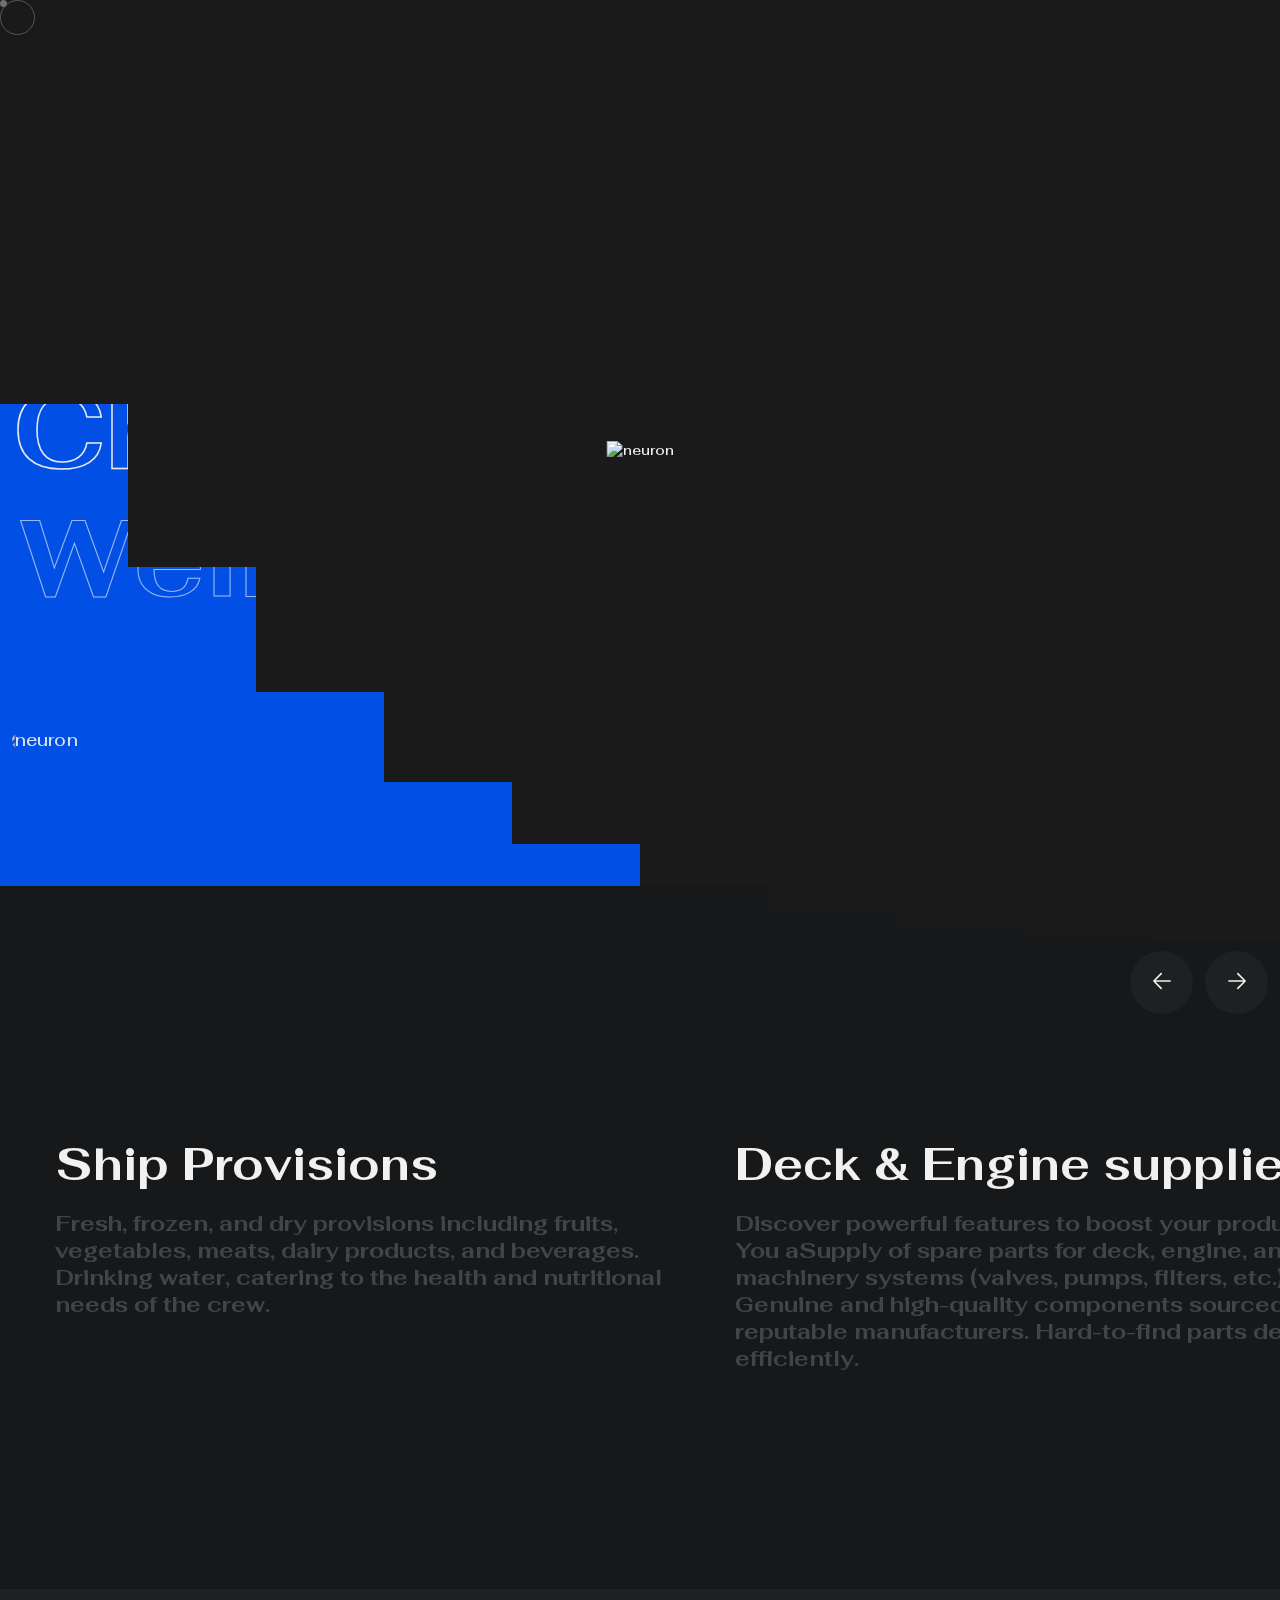
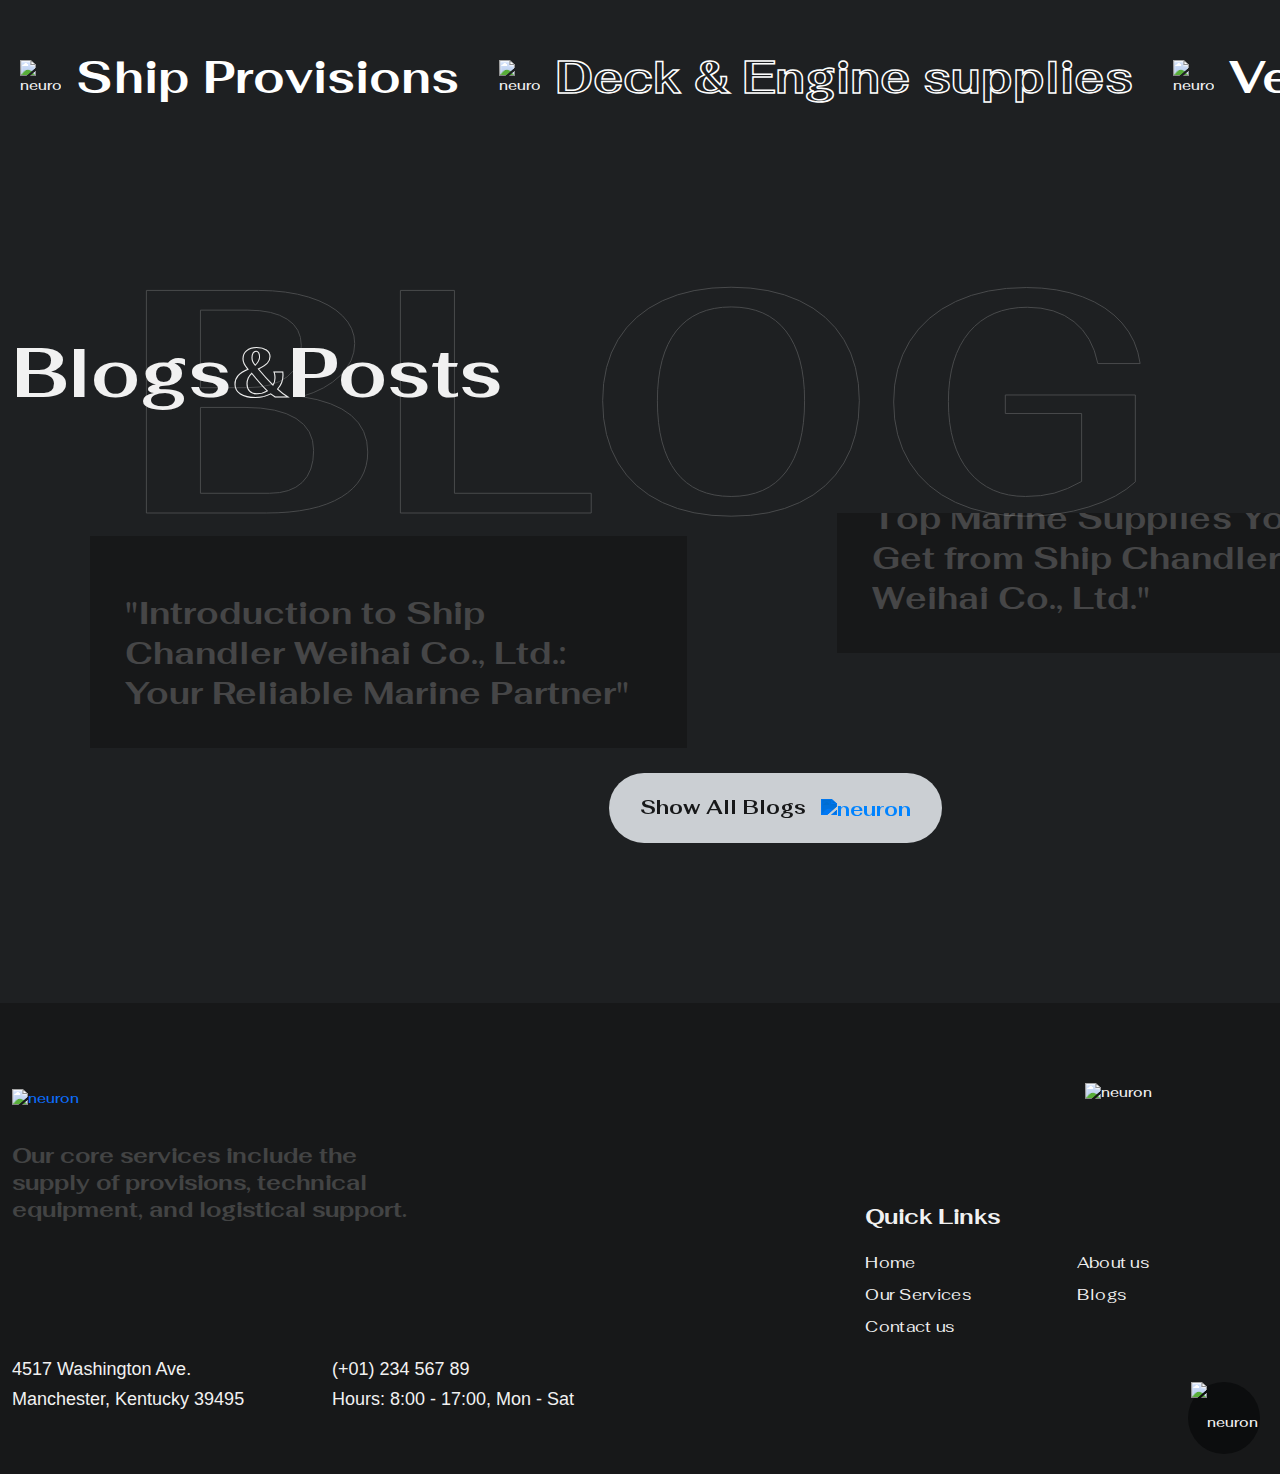
==== index.html @ d2c69c31 "Add files via upload" ====
<!DOCTYPE html>
<html lang="en">
  <head>
    <meta charset="UTF-8">
    <meta name="viewport" content="width=device-width, initial-scale=1, maximum-scale=1">
    <meta http-equiv="X-UA-Compatible" content="ie=edge">
    <meta name="msapplication-TileColor" content="#0E0E0E">
    <meta name="template-color" content="#0E0E0E">
    <meta name="description" content="Index page">
    <meta name="keywords" content="index, page">
    <meta name="author" content="">
    <link rel="shortcut icon" type="image/x-icon" href="assets/imgs/template/favicon.svg">
    <link href="assets/css/style28b5.css?v=2.0.0" rel="stylesheet">
    <title>Home  | Ship Chandler Weihai Co., Ltd </title>
  </head>
  <body class="dark-mode page-transition alith-magic-cursor">
    <div class="page-loader">
      <div class="page-loader-logo hide-animation"><img alt="neuron" src="assets/imgs/template/logo.svg"></div>
      <div class="bar"></div>
      <div class="bar"></div>
      <div class="bar"></div>
      <div class="bar"></div>
      <div class="bar"></div>
      <div class="bar"></div>
      <div class="bar"></div>
      <div class="bar"></div>
      <div class="bar"></div>
      <div class="bar"></div>
    </div>
    <div class="follower"></div>
    <div class="cursor"><span class="dot"></span><span class="play"><img src="assets/imgs/template/icons/cursor-play.svg" alt="neuron"><span>Play</span></span><span class="drag"><img src="assets/imgs/template/icons/cursor-drag.svg" alt="neuron"><span>Drag</span></span><span class="view"><img src="assets/imgs/template/icons/cursor-view.svg" alt="neuron"><span>View</span></span></div>
    <div class="mobile-header-active mobile-header-wrapper-style perfect-scrollbar">
      <div class="mobile-logo">
        <div class="parallax-item"><a href="index.html"><img alt="neuron" src="assets/imgs/template/logo.svg"></a></div>
      </div><a class="btn-close hover-rotate"></a>
      <div class="mobile-header-wrapper-inner">
        <div class="mobile-header-content-area">
          <div class="perfect-scroll">
            <div class="mobile-menu-wrap mobile-header-border">
              <nav class="mt-15">
                <ul class="mobile-menu font-heading">
                 
                  <li ><a href="index.html " class="current-page">Home</a></li>
                  <li><a href="about-2.html">About us</a></li>
                  <li><a href="service-1.html">  Services</a></li>
                    <li><a href="blog.html">Blogs</a></li>
                  <li><a href="contact.html">Contact  </a></li>                </ul>
              </nav>
            </div>
          </div>
        </div>
      </div>
      <div class="mobile-snow"><img class="rotate-infinite snow-footer" src="assets/imgs/template/icons/snow-footer.png" alt="neuron"></div>
    </div>
    <div class="scroll-container" id="scroll-container">
      <header class="header sticky-bar">
        <div class="container-fluid">
          <div class="main-header">
            <div class="header-logo parallax-item"><a class="d-flex cursor-scale small" href="index.html"><img alt="neuron" src="assets/imgs/template/logo.svg"></a></div>
            <div class="header-menu">
              <div class="header-nav">
                <nav class="nav-main-menu d-none d-xl-block">
                  <ul class="main-menu" >
                  
                    </li> 
                    <li   ><a href="index.html"  class="current-page">Home</a></li>
                    <li><a href="about-2.html">About us</a></li>
                    <li><a href="service-1.html">  Services</a></li>
                    <li><a href="blog.html">Blogs</a></li>
                    <li><a href="contact.html">Contact  </a></li>
                  </ul>
                </nav>
              </div>
            </div>
            <div class="header-account d-flex"><a class="dark-light-mode dark-mode" href="#"></a><a class="menu-mobile" href="#"><span class="item-menu"><span class="font-lg text-white">MENU</span><img class="hover-rotate" alt="neuron" src="assets/imgs/template/icons/menu1.svg"></span></a></div>
          </div>
        </div><span class="comet-horizontal"></span>
      </header>
      <main class="main">
        <section class="section banner-mode">
          <div class="banner-homepage1">
            <div class="bg-banner-1"></div>
            <div class="banner-line">
              <div class="vertical-effect raindrop"></div>
              <div class="vertical-effect"></div>
              <div class="vertical-effect raindrop-reverse"></div>
              <div class="vertical-effect"></div>
              <div class="vertical-effect raindrop d-none d-lg-block"></div>
              <div class="vertical-effect d-none d-lg-block"></div>
              <div class="vertical-effect raindrop-reverse"></div>
              <div class="vertical-effect d-none d-lg-block"></div>
              <div class="vertical-effect"></div>
            </div>
          </div>
          <div class="box-content-banner">
            <div class="container">
              <div class="box-banner-home1">
                <div class="banner-left">
                  <div class="scroll-zoom-out">
                    <h2 class="stroke display-3"><span>Ship </span><img class="align-middle d-inline-block scroll-rotate ml-25" src="assets/imgs/page/homepage1/icon1.png" alt="neuron"></h2>
                  </div>
                  <div class="scroll-zoom-out">
                    <h3 class="stroke display-3 mb-20"><img class="d-inline-block mr-25 scroll-rotate" src="assets/imgs/page/homepage1/icon2.png" alt="neuron"><span></span>Chandler</h3>
                  </div>
                  <div class="scroll-zoom-in">
                    <div class="text-fill-wrap d-flex">
                      <h2 class="display-3 stroke text-fill" data-text="Weihai">Weihai</h2>
                      <h2 class="display-3 stroke text-fill ml-15" data-text="Co.LTD.">Co.LTD.</h2>
                    </div>
                  </div>
                </div>
                <!-- <div class="banner-right scroll-move-up">
                  <div class="grow-up"><a class="scroll-zoom-out" href="contact.html">
                      <div class="box-get-quote parallax-item">
                        <div class="img-quote img-zoom-in"><img src="assets/imgs/page/homepage1/img-get-quote.png" alt="neuron"></div>
                        <div class="info-quote"><span class="font-xl mr-15">GET A QUOTE</span><img src="assets/imgs/template/icons/arrow.svg" alt="neuron"></div>
                      </div></a></div>
                  <div class="text-center mt-45">
                    <div class="d-none d-md-inline-block text-start">
                      <p class="font-lg color-0 hidden-text">(+01) 234 567 89 - (+01) 456 789 21</p>
                      <p class="font-lg color-0 hidden-text">Hours: 8:00 - 17:00, Mon - Sat</p>
                    </div>
                  </div>
                </div> -->
              </div>
              <div class="box-banner-video"><img class="parallax-image scoll-reduce-border-radius scroll-zoom-in img-grey" src="assets/imgs/page/blog-single/blog3-5.webp" alt="neuron">
                <!-- <div class="btn-popup-youtube"><a class="play-btn popup-youtube" href="https://www.youtube.com/watch?v=sVPYIRF9RCQ"></a></div> -->
                <div class="box-circle">
                  <div class="box-text-circle">Ship Chandler Weihai Co.Ltd.</div>
                </div>
              </div>
            </div>
          </div>
        </section>
        <section class="section is-mode">
          <div class="box-services bg-0">
            <div class="container">
              <div class="row align-items-end">
                <div class="col-md-9">
                  <h1 class="text-up"><span class="stroke-900 no-stroke">Services</span></h1>
                  <h1 class="text-up"><span class="color-900">What We Offer</span></h1>
                </div>
                <div class="col-md-3">
                  <div class="box-button-slider-bottom box-button-slider-top">
                    <div class="swiper-button-prev swiper-button-prev-group-3 swiper-button-prev-style1">
                      <svg class="icon-16" fill="none" stroke="currentColor" stroke-width="1.5" viewbox="0 0 24 24" xmlns="http://www.w3.org/2000/svg" aria-hidden="true">
                        <path stroke-linecap="round" stroke-linejoin="round" d="M19.5 12h-15m0 0l6.75 6.75M4.5 12l6.75-6.75"></path>
                      </svg>
                    </div>
                    <div class="swiper-button-next swiper-button-next-group-3 swiper-button-next-style1">
                      <svg class="icon-16" fill="none" stroke="currentColor" stroke-width="1.5" viewbox="0 0 24 24" xmlns="http://www.w3.org/2000/svg" aria-hidden="true">
                        <path stroke-linecap="round" stroke-linejoin="round" d="M4.5 12h15m0 0l-6.75-6.75M19.5 12l-6.75 6.75"></path>
                      </svg>
                    </div>
                  </div>
                </div>
              </div>
            </div>
            <div class="box-services-slider">
              <div class="box-swiper">
                <div class="swiper-container swiper-group-3-center services-slider">
                  <div class="swiper-wrapper">
                    <div class="swiper-slide">
                      <div class="cardService">
                        <div class="cardImage parallax-item"><a href="service-1.html"><img class="parallax-image" src="assets/imgs/page/homepage1/provisions1.jpg" alt="neuron"></a></div>
                        <div class="cardInfo">
                          <h3 class="color-900">Ship Provisions</h3>
                          <h5 class="color-700 text-opacity">Fresh, frozen, and dry provisions including fruits, vegetables, meats, dairy products, and beverages.
                            Drinking water, catering to the health and nutritional needs of the crew.</h5>
                          <!-- <div class="d-flex"><a class="font-xl-bold color-900 link-effect" href="service-1.html">GET A QUOTE</a><img class="ml-15" src="assets/imgs/template/icons/arrow.svg" alt="neuron"></div> -->
                        </div>
                      </div>
                    </div>
                    <div class="swiper-slide">
                      <div class="cardService">
                        <div class="cardImage parallax-item"><a href="service-1.html"><img class="parallax-image" src="assets/imgs/page/blog-single/blog-img05.jpg" alt="neuron"></a></div>
                        <div class="cardInfo">
                          <h3 class="color-900">Deck & Engine supplies</h3>
                          <h5 class="color-700 text-opacity">Discover powerful features to boost your productivit. You aSupply of spare parts for deck, engine, and machinery systems (valves, pumps, filters, etc.).
                            Genuine and high-quality components sourced from reputable manufacturers.
                            Hard-to-find parts delivered efficiently.</h5>
                          <!-- <div class="d-flex"><a class="font-xl-bold color-900 link-effect" href="service-1.html">GET A QUOTE</a><img class="ml-15" src="assets/imgs/template/icons/arrow.svg" alt="neuron"></div> -->
                        </div>
                      </div>
                    </div>
                    <div class="swiper-slide">
                      <div class="cardService">
                        <div class="cardImage parallax-item"><a href="service-1.html"><img class="parallax-image" src="assets/imgs/page/homepage1/deck.jpg" alt="neuron"></a></div>
                        <div class="cardInfo">
                          <h3 class="color-900">Vessel maintenance</h3>
                          <h5 class="color-700 text-opacity">Life-saving equipment including life jackets, life buoys, fire extinguishers, and medical kits.
                            Personal protective equipment (PPE) like helmets, gloves, and high-visibility vests to ensure on-deck safety.</h5>
                          <!-- <div class="d-flex"><a class="font-xl-bold color-900 link-effect" href="service-1.html">GET A QUOTE</a><img class="ml-15" src="assets/imgs/template/icons/arrow.svg" alt="neuron"></div> -->
                        </div>
                      </div>
                    </div>
                    <div class="box-button-more text-center"><a class="btn btn-default btn-default-sm" href="blog.html">All Services<img class="ml-15" src="assets/imgs/template/icons/arrow.svg" alt="neuron"></a></div>

                    <!-- <div class="swiper-slide">
                      <div class="cardService">
                        <div class="cardImage parallax-item"><a href="service-1.html"><img class="parallax-image" src="assets/imgs/page/homepage1/service4.png" alt="neuron"></a></div>
                        <div class="cardInfo">
                          <h3 class="color-900">Marketing Pland</h3>
                          <h5 class="color-700 text-opacity">Discover powerful features to boost your productivit. You are always welcome to visit our little den.</h5>
                          <div class="d-flex"><a class="font-xl-bold color-900 link-effect" href="service-1.html">GET A QUOTE</a><img class="ml-15" src="assets/imgs/template/icons/arrow.svg" alt="neuron"></div>
                        </div>
                      </div>
                    </div> -->
                  </div>
                </div>
              </div>
            </div>
          </div>
        </section>
        <section class="section">
          <div class="box-logos">
            <div class="list-logos d-flex scroll-move-left2">
              <div class="d-flex align-items-center"><img class="rotate-infinite" src="assets/imgs/page/homepage1/star.png" alt="neuron">
                <div class="ml-15">
                  <h3 class="color-white">Ship Provisions</h3>
                </div>
              </div>
              <div class="d-flex align-items-center"><img class="rotate-infinite" src="assets/imgs/page/homepage1/star.png" alt="neuron">
                <div class="ml-15">
                  <h3 class="stroke-white no-stroke">Deck & Engine supplies</h3>
                </div>
              </div>
              <div class="d-flex align-items-center"><img class="rotate-infinite" src="assets/imgs/page/homepage1/star.png" alt="neuron">
                <div class="ml-15">
                  <h3 class="color-white">Vessel maintenance</h3>
                </div>
              </div>
              <div class="d-flex align-items-center"><img class="rotate-infinite" src="assets/imgs/page/homepage1/star.png" alt="neuron">
                <div class="ml-15">
                  <h3 class="color-white">Ship Provisions</h3>
                </div>
              </div>
              <div class="d-flex align-items-center"><img class="rotate-infinite" src="assets/imgs/page/homepage1/star.png" alt="neuron">
                <div class="ml-15">
                  <h3 class="color-white">Deck & Engine Supplies</h3>
                </div>
              </div>
            </section>
        <section class="section is-mode">
          <div class="box-blogs bg-100">
            <div class="container">
              <h1 class="color-900 mb-95">Blogs<span class="stroke stroke-900">&</span>Posts</h1>
              <div class="text-blog-big stroke-900 no-stroke scroll-move-left">Blog</div>
            </div>
            <div class="box-blog-slider">
              <div class="box-swiper">
                <div class="swiper-container swiper-group-3-customer blogs-slider">
                  <div class="swiper-wrapper">
                    <div class="swiper-slide">
                      <div class="cardBlog">
                        <div class="cardImage"><a href="blog-single.html"><img class="parallax-image" src=" assets/imgs/page/blog-single/blog-img04.jpg" alt="neuron"></a></div>
                        <div class="cardInfo scroll-move-up-2"><a class="tag-link" href="blog-single.html"><span></span></a><a class="link-blog" href="blog-single.html">
                            <h4 class="color-light-900 text-opacity">"Introduction to Ship Chandler Weihai Co., Ltd.: Your Reliable Marine Partner"</h4></a></div>
                      </div>
                    </div>
                    <div class="swiper-slide">
                      <div class="cardBlog">
                        <div class="cardImage"><a href="blog-single2.html"><img class="parallax-image" src="assets/imgs/page/blog/blog2.jpg" alt="neuron"></a></div>
                        <div class="cardInfo scroll-move-up-2"><a class="tag-link" href="blog-single2.html"><span></span></a><a class="link-blog" href="blog-single2.html">
                            <h4 class="color-light-900 text-opacity">Top Marine Supplies You Can Get from Ship Chandler Weihai Co., Ltd."</h4></a></div>
                      </div>
                    </div>
                    <div class="swiper-slide">
                      <div class="cardBlog">
                        <div class="cardImage"><a href="blog-single3.html"><img class="parallax-image" src="assets/imgs/page/blog/blog3.jpg" alt="neuron"></a></div>
                        <div class="cardInfo scroll-move-up-2"><a class="tag-link" href="blog-single3.html"><span></span></a><a class="link-blog" href="blog-single3.html">
                            <h4 class="color-light-900 text-opacity">"The Importance of Choosing a Trustworthy Ship Chandler: A Look at Weihai Co., Ltd."</h4></a></div>
                      </div>

                    </div>

                    <!-- <div class="swiper-slide">
                      <div class="cardBlog">
                        <div class="cardImage"><a href="blog-single.html"><img class="parallax-image" src="assets/imgs/page/homepage1/blog2.png" alt="neuron"></a></div>
                        <div class="cardInfo scroll-move-up-2"><a class="tag-link" href="blog-2.html">#<span>Business</span></a><a class="link-blog" href="blog-single.html">
                            <h4 class="color-light-900 text-opacity">Innovative Strategies of Creative Agencies: Breaking Boundaries</h4></a></div>
                      </div>
                    </div>
                  </div>
                  <div class="box-button-slider-bottom">
                    <div class="swiper-button-prev swiper-button-prev-group-4 swiper-button-prev-style1">
                      <svg class="icon-16" fill="none" stroke="currentColor" stroke-width="1.5" viewbox="0 0 24 24" xmlns="http://www.w3.org/2000/svg" aria-hidden="true">
                        <path stroke-linecap="round" stroke-linejoin="round" d="M19.5 12h-15m0 0l6.75 6.75M4.5 12l6.75-6.75"></path>
                      </svg>
                    </div>
                    <div class="swiper-button-next swiper-button-next-group-4 swiper-button-next-style1">
                      <svg class="icon-16" fill="none" stroke="currentColor" stroke-width="1.5" viewbox="0 0 24 24" xmlns="http://www.w3.org/2000/svg" aria-hidden="true">
                        <path stroke-linecap="round" stroke-linejoin="round" d="M4.5 12h15m0 0l-6.75-6.75M19.5 12l-6.75 6.75"></path>
                      </svg>
                    </div>
                  </div> -->
                </div>
              </div>
              <div class="box-button-more text-center"><a class="btn btn-default btn-default-sm" href="blog.html">Show All Blogs<img class="ml-15" src="assets/imgs/template/icons/arrow.svg" alt="neuron"></a></div>
            </div>
          </div>
        </section> 
      </main>
      <footer class="footer is-mode bg-0 position-relative">
        <div class="footer-1">
          <div class="container">
            <div class="box-footer-top">
              <div class="row align-items-center">
                <div class="col-lg-4 col-md-12">
                  <div class="logo-footer">
                    <div class="parallax-item"><a href="index.html"><img src="assets/imgs/template/logo-footer.png" alt="neuron"></a></div>
                    <h5 class="color-900 mt-35 mb-35 text-opacity">Our core services include the supply of provisions, technical equipment, and logistical support.</h5>
                    <!-- <div class="box-socials"><a class="icon-socials icon-instagram" href="#"></a><a class="icon-socials icon-facebook" href="#"></a><a class="icon-socials icon-dribbble" href="#"></a><a class="icon-socials icon-linkedin" href="#"></a></div> -->
                  </div>
                </div>
                <div class="col-lg-4 col-md-12 mt-60">
                  <!-- <h5 class="color-900">Quick Links</h5>
                  <ul class="menu-footer" style="display: contents;  "!important>
                    <li><a href="index.html">Home</a></li>
                  <li><a href="about-2.html">About us</a></li>
                  <li><a href="service-1.html">Our Services</a></li>
                    <li><a href="blog.html">Blogs</a></li>
                  <li><a href="contact.html">Contact us</a></li> 
                  </ul> -->
                </div>
                <div class="col-lg-4 col-md-12 mt-60">
                  <h5 class="color-900">Quick Links</h5>
                  <ul class="menu-footer" >
                    <li><a href="index.html">Home</a></li>
                  <li><a href="about-2.html">About us</a></li>
                  <li><a href="service-1.html">Our Services</a></li>
                    <li><a href="blog.html">Blogs</a></li>
                  <li><a href="contact.html">Contact us</a></li> 
                  </ul>
                </div>
              </div>
            </div>
          </div>
        </div>
        <div class="footer-2">
          <div class="container">
            <div class="footer-bottom">
              <div class="row align-items-center">
                <div class="col-lg-3 col-md-6 mb-30 text-center text-lg-start"><span class="font-lg color-900">
                    4517 Washington Ave.<br>Manchester, Kentucky 39495</span></div>
                <div class="col-lg-5 col-md-6 mb-30 text-center text-lg-start"><span class="font-lg color-900">(+01) 234 567 89</span><br><span class="font-lg color-900">Hours: 8:00 - 17:00, Mon - Sat</span></div>
                <div class="col-lg-4 col-md-12 mb-30 text-center text-lg-start text-xl-end">
                  <ul class="menu-bottom">
                    <!-- <li><a href="#">Privacy policy</a></li>
                    <li><a href="#">Terms of service</a></li> -->
                  </ul>
                </div>
              </div>
            </div>
          </div>
        </div><img class="rotate-infinite snow-footer" src="assets/imgs/template/icons/snow-footer.png" alt="neuron">
      </footer>
    </div>
    <div class="scroll-to-top" id="scroll-to-top"><img src="assets/imgs/template/icons/top.png" alt="neuron"></div>
    <!--Vendors Scripts-->
    <script src="assets/js/vendors/jquery-3.7.0.min.js"></script>
    <script src="assets/js/vendors/bootstrap.bundle.min.js"></script>
    <!--Gsap-->
    <script src="assets/js/vendors/gsap/3.12.0/gsap.min.js"></script>
    <script src="assets/js/vendors/gsap/3.12.0/ScrollTrigger.min.js"></script>
    <script src="assets/js/vendors/gsap/3.12.0/ScrollToPlugin.min.js"></script>
    <!--Other-->
    <script src="assets/js/vendors/isotope.js"></script>
    <script src="assets/js/vendors/swiper-bundle.min.js"></script>
    <script src="assets/js/vendors/slick.js"></script>
    <script src="assets/js/vendors/magnific-popup.js"></script>
    <script src="assets/js/vendors/jquery.lettering.js"></script>
    <script src="assets/js/vendors/perfect-scrollbar.min.js"></script>
    <script src="assets/js/vendors/jquery.lazyload.min.js"></script>
    <script src="assets/js/vendors/smooth-scrollbar.js"></script>
    <!--Custom script for this template-->
    <script src="assets/js/main28b5.js?v=2.0.0"></script>
    <script src="assets/js/swiper-slider-config28b5.js?v=2.0.0"></script>
    <script src="assets/js/custom28b5.js?v=2.0.0"></script>
  </body>
</html>
---- assets/css/style28b5.css ----
/***
 Theme Name: Neuron
 Description: Creative Digital Agency HTML Bootstrap 5 Template
 Version: 1.0
 License: GNU General Public License v2 or later
 License URI: http://www.gnu.org/licenses/gpl-2.0.html
==============================
TABLE CONTENT
 Import Google Fonts
 Include Third Party CSS Library
 GENERAL
 HEADER
 Offcanvas Sidebar
 Search form
 Main header
 Mega menu
 Header layouts
 Page layouts
 Pagination
 Breadcrumb
 CATEGORY PAGES
 SINGLE POST
 Author box
 comment
 Post share social
 WP STYPE
 Custom amine
***/
@import url(https://fonts.bunny.net/css?family=dm-sans:400,500,700|fahkwang:400,500,500i,600,700);
/*import vendors*/
@import url(vendors/normalize.css);
@import url(vendors/bootstrap.min.css);
@import url(vendors/uicons-regular-rounded.css);
@import url(plugins/swiper-bundle.min.css);
@import url(plugins/magnific-popup.css);
@import url(plugins/slick.css);
@import url(plugins/perfect-scrollbar.css);
@import url(plugins/animate.min.css);
/*RESET*/
html,
body,
div,
span,
applet,
object,
iframe,
h1,
h2,
h3,
h4,
h5,
h6,
p,
blockquote,
pre,
a,
abbr,
acronym,
address,
big,
cite,
code,
del,
dfn,
em,
img,
ins,
kbd,
q,
s,
samp,
small,
strike,
strong,
sub,
sup,
tt,
var,
b,
u,
i,
center,
dl,
dt,
dd,
ol,
ul,
li,
fieldset,
form,
label,
legend,
table,
caption,
tbody,
tfoot,
thead,
tr,
th,
td,
article,
aside,
canvas,
details,
embed,
figure,
figcaption,
footer,
header,
hgroup,
menu,
nav,
output,
ruby,
section,
summary,
time,
mark,
audio,
video {
  margin: 0;
  padding: 0;
  border: 0;
  font-size: 100%;
  vertical-align: baseline;
}

main {
  display: block;
  clear: both;
}

thead {
  font-weight: 600;
}

article,
aside,
details,
figcaption,
figure,
footer,
header,
hgroup,
menu,
nav,
section {
  display: block;
}

body {
  line-height: 1;
}

ol,
ul {
  list-style: none;
}

blockquote,
q {
  quotes: none;
}

blockquote:before,
blockquote:after,
q:before,
q:after {
  content: "";
  content: none;
}

table {
  border-collapse: collapse;
  border-spacing: 0;
}

img {
  max-width: 100%;
}

input,
select,
button,
textarea {
  font-family: "Fahkwang", sans-serif;
  font-size: 14px;
}

*:focus,
select:focus,
.custom-select:focus,
button:focus,
textarea:focus,
textarea.form-control:focus,
input.form-control:focus,
input[type=text]:focus,
input[type=password]:focus,
input[type=email]:focus,
input[type=number]:focus,
[type=text].form-control:focus,
[type=password].form-control:focus,
[type=email].form-control:focus,
[type=tel].form-control:focus,
[contenteditable].form-control:focus {
  outline: none !important;
  box-shadow: none !important;
}

input:focus::-moz-placeholder {
  opacity: 0;
  -moz-transition: 0.4s;
  transition: 0.4s;
}

li.hr span {
  width: 100%;
  height: 1px;
  background-color: #e4e4e4;
  margin: 20px 0;
  display: block;
}

/*--- Common Classes---------------------*/
::-moz-selection {
  background: #069; /* WebKit/Blink Browsers */
  color: #fff;
}
::selection {
  background: #069; /* WebKit/Blink Browsers */
  color: #fff;
}

::-moz-selection {
  background: #069; /* Gecko Browsers */
  color: #fff;
}

::-moz-placeholder {
  color: #E8E9ED;
  opacity: 1;
}

::placeholder {
  color: #E8E9ED;
  opacity: 1;
}

:-ms-input-placeholder,
::-webkit-input-placeholder {
  color: #E8E9ED;
  opacity: 1;
}

*:focus,
select:focus,
.custom-select:focus,
button:focus,
textarea:focus,
textarea.form-control:focus,
input.form-control:focus,
input[type=text]:focus,
input[type=password]:focus,
input[type=email]:focus,
input[type=number]:focus,
[type=text].form-control:focus,
[type=password].form-control:focus,
[type=email].form-control:focus,
[type=tel].form-control:focus,
[contenteditable].form-control:focus {
  outline: none !important;
  box-shadow: none;
}

.img-responsive {
  max-width: 100%;
}

body {
  font-family: "Fahkwang", sans-serif;
}

.heading-title {
  font-size: 67px;
  line-height: 80px;
  font-weight: 700;
}

.heading-title-medium {
  font-size: 68px;
  line-height: 76px;
  font-weight: 500;
}

.color-linear {
  background: linear-gradient(267.12deg, #3cf2f2 41.62%, #1ab9fd 104.4%);
  -webkit-background-clip: text;
  -webkit-text-fill-color: transparent;
  background-clip: text;
}

h1,
h2,
h3,
h4,
h5,
h6,
.heading-1,
.heading-2,
.heading-3,
.heading-4,
.heading-5,
.heading-6 {
  font-family: "Fahkwang", sans-serif;
  font-weight: 700;
}

h1,
.heading-1 {
  font-size: 90px;
  line-height: 113px;
}

h2,
.heading-2 {
  font-size: 64px;
  line-height: 80px;
}

h3,
.heading-3 {
  font-size: 45px;
  line-height: 56px;
}

h4,
.heading-4 {
  font-size: 32px;
  line-height: 40px;
}

h5,
.heading-5 {
  font-size: 22px;
  line-height: 27px;
}

h6,
.heading-6 {
  font-size: 16px;
  line-height: 22px;
}

.font-fahkwang {
  font-family: "Fahkwang", sans-serif;
}

.font-90 {
  font-size: 90px;
  line-height: 90px;
}

.font-3xl-bold,
.font-2xl-bold,
.font-xl-bold,
.font-lg-bold,
.font-md-bold,
.font-sm-bold,
.font-xs-bold {
  font-family: "DM Sans", sans-serif;
  font-weight: bold !important;
}

.font-3xl-bold {
  font-size: 30px;
  line-height: 42px;
}

.font-2xl-bold {
  font-size: 24px;
  line-height: 32px;
}

.font-xl-bold {
  font-size: 20px;
  line-height: 28px;
}

.font-lg-bold {
  font-size: 18px !important;
  line-height: 23px !important;
}

.font-md-bold {
  font-size: 16px;
  line-height: 28px;
}

.font-sm-bold {
  font-size: 14px;
  line-height: 18px;
}

.font-xs-bold {
  font-size: 12px;
  line-height: 18px;
}

.font-3xl,
.font-2xl,
.font-xl,
.font-lg,
.font-md,
.font-sm,
.font-xs {
  font-family: "DM Sans", sans-serif;
  font-weight: 400;
}

.font-3xl {
  font-size: 30px;
  line-height: 42px;
}

.font-2xl {
  font-size: 24px;
  line-height: 36px;
}

.font-xl {
  font-size: 20px;
  line-height: 32px;
}

.font-lg {
  font-size: 18px;
  line-height: 30px;
}

.font-md-medium {
  font-size: 16px;
  font-weight: 500;
  line-height: 28px;
}

.font-md {
  font-size: 16px;
  line-height: 28px;
}

.font-sm {
  font-size: 14px;
  line-height: 24px;
}

.font-xs {
  font-size: 12px;
  line-height: 18px;
}

.display-1 {
  font-size: 220px;
  line-height: 180px;
  font-weight: bold;
}

.display-2 {
  font-size: 180px;
  line-height: 182px;
  font-weight: bold;
}

.display-3 {
  font-size: 158px;
  line-height: 158px;
  font-weight: bold;
}

.display-4 {
  font-size: 132px;
  line-height: 132px;
  font-weight: bold;
}

.display-5 {
  font-size: 98px;
  line-height: 98px;
  font-weight: bold;
}

.display-6 {
  font-size: 116px;
  line-height: 116px;
  font-weight: bold;
}

.display-7 {
  font-size: 308px;
  line-height: 221px;
  font-weight: bold;
}

.font-42 {
  font-size: 42px;
  line-height: 48px;
  font-weight: 500;
}

.stroke,
.no-stroke {
  color: transparent;
}

.stroke {
  -webkit-text-stroke: 1.5px #E8E9ED;
}

.stroke-900 {
  -webkit-text-stroke: 1.5px #0C0D0E;
}

.stroke-white {
  -webkit-text-stroke: 1.5px #ffffff;
}

.stroke-white-2 {
  -webkit-text-stroke: 1.5px rgba(255, 255, 255, 0.2196078431);
}

.color-white {
  color: #ffffff;
}

.color-brand-1 {
  color: #3CF2F2;
}

.color-brand-2 {
  color: #014FE5;
}

.color-0 {
  color: #FFFFFF;
}

.color-100 {
  color: #F2F6F9;
}

.color-200 {
  color: #DCE4EC;
}

.color-300 {
  color: #CBCFD3;
}

.color-400 {
  color: #CCD5DE;
}

.color-500 {
  color: #B7B8B8;
}

.color-600 {
  color: #6C7074;
}

.color-700 {
  color: #1E2022;
}

.color-900 {
  color: #0C0D0E;
}

.color-light-900 {
  color: #0C0D0E;
}

.color-dark-900 {
  color: #F1F1F1;
}

.bg-0 {
  background-color: #FFFFFF !important;
}

.bg-100 {
  background-color: #F2F6F9;
}

.bg-200 {
  background-color: #DCE4EC;
}

.bg-900 {
  background-color: #0C0D0E !important;
}

.bg-800 {
  background-color: #313538 !important;
}

.bg-10 {
  background-color: #FFF4BD !important;
}

.bg-11 {
  background-color: #D2E9DE !important;
}

.bg-12 {
  background-color: #F3E1D7 !important;
}

.dark-mode .bg-10 {
  background-color: #403c27 !important;
}
.dark-mode .bg-11 {
  background-color: #374a41 !important;
}
.dark-mode .bg-12 {
  background-color: #6c5d54 !important;
}

.banner-mode {
  background-color: #FFFFFF;
}

.fill-900 {
  fill: #0C0D0E;
  color: #0C0D0E;
}

.fill-0 {
  fill: #FFFFFF;
  color: #FFFFFF;
}

.bd-200 {
  border-color: #DCE4EC !important;
}

.cm-img-0 {
  display: inline-block;
}

.cm-img-900 {
  display: none;
}

.box-pagination {
  display: inline-block;
}

.pagination {
  display: flex;
  padding-left: 0;
  list-style: none;
  margin-bottom: 20px;
}

.pagination li {
  padding: 0px;
}

.pagination li a {
  font-weight: 700;
  font-size: 20px;
  line-height: 58px;
  color: #0C0D0E;
  border: 0px;
  max-width: 58px;
  min-width: 58px;
  width: 100%;
  text-align: center;
  padding: 0px 0px;
  margin-left: 5px;
  margin-right: 5px;
  height: 58px;
  border-radius: 50%;
  background-color: #DCE4EC;
  font-family: "DM Sans", sans-serif;
}
.pagination li a.active, .pagination li a:hover {
  background-color: #0C0D0E;
  color: #ffffff;
}

.pagination li .page-prev {
  background: none;
  min-height: 58px;
  line-height: 55px;
  border: 0px;
  border-radius: 50% !important;
  background-color: #DCE4EC;
}
.pagination li .page-prev svg {
  color: #0C0D0E;
  height: 24px;
}
.pagination li .page-prev:hover * {
  color: #ffffff;
}

.pagination li .page-next {
  min-height: 58px;
  line-height: 55px;
  border: 0;
  border-radius: 50% !important;
  background-color: #DCE4EC;
}
.pagination li .page-next svg {
  color: #0C0D0E;
  height: 24px;
}
.pagination li .page-next:hover * {
  color: #ffffff;
}

img.dark-mode {
  display: none;
}

body.dark-mode {
  background-color: #171819;
  color: #F1F1F1;
}

.dark-mode img.light-mode {
  display: none;
}
.dark-mode img.dark-mode {
  display: block;
}
.dark-mode .banner-mode {
  background-color: #171819;
}
.dark-mode .box-circle {
  background-color: #1E2022;
}
.dark-mode .box-circle .box-text-circle span {
  color: #F1F1F1;
}
.dark-mode .footer.is-mode .menu-footer li a {
  color: #F1F1F1;
}
.dark-mode .footer.is-mode .menu-bottom li a {
  color: #F1F1F1;
}
.dark-mode .is-mode .box-content-single p,
.dark-mode .is-mode .box-breadcrumbs ul li a {
  color: #F1F1F1;
}
.dark-mode .is-mode .pagination li a {
  background-color: #1E2022;
  color: #FFFFFF;
}
.dark-mode .is-mode .pagination li a:hover {
  background-color: #393939;
}
.dark-mode .is-mode .pagination li .page-prev svg,
.dark-mode .is-mode .pagination li .page-next svg {
  color: #FFFFFF;
}
.dark-mode .is-mode .card-feature-4 {
  border-bottom-color: #393939;
}
.dark-mode .is-mode .box-why-us-2 {
  background-color: #1A1C1E;
}
.dark-mode .is-mode .cm-img-0 {
  display: none;
}
.dark-mode .is-mode .cm-img-900 {
  display: inline-block;
}
.dark-mode .is-mode .fill-900 {
  fill: #F1F1F1;
  color: #F1F1F1;
}
.dark-mode .is-mode .border-bottom {
  border-color: #535455 !important;
}
.dark-mode .is-mode.bg-0 {
  background-color: #171819 !important;
}
.dark-mode .is-mode .stroke {
  -webkit-text-stroke: 1px #171819;
}
.dark-mode .is-mode .stroke-900 {
  -webkit-text-stroke: 1px #F1F1F1;
}
.dark-mode .is-mode .stroke-white {
  -webkit-text-stroke: 1px #171819;
}
.dark-mode .is-mode .bg-0 {
  background-color: #171819 !important;
}
.dark-mode .is-mode .bg-100, .dark-mode .is-mode.bg-100 {
  background-color: #1E2022;
}
.dark-mode .is-mode .bg-200 {
  background-color: #1A1C1E;
}
.dark-mode .is-mode .bg-900 {
  background-color: #F1F1F1;
}
.dark-mode .is-mode .color-0 {
  color: #171819;
}
.dark-mode .is-mode .color-100 {
  color: #1E2022;
}
.dark-mode .is-mode .color-150 {
  color: #535455;
}
.dark-mode .is-mode .color-200 {
  color: #DCE4EC !important;
}
.dark-mode .is-mode.block-contact .color-200 {
  color: #393939 !important;
}
.dark-mode .is-mode .color-300 {
  color: #393939;
}
.dark-mode .is-mode .color-500 {
  color: #D9D9D9;
}
.dark-mode .is-mode .color-600 {
  color: #CBCFD3;
}
.dark-mode .is-mode .color-700 {
  color: #F2F6F9;
}
.dark-mode .is-mode .color-900 {
  color: #F1F1F1;
}
.dark-mode .is-mode .color-dark-900 {
  color: #6C7074;
}
.dark-mode .is-mode .bd-200 {
  border-color: #393939 !important;
}
.dark-mode .is-mode .list-projects .item-project {
  background-color: #1E2022;
}
.dark-mode .is-mode .card-pricing {
  border-color: #393939;
}
.dark-mode .is-mode .card-list-feature ul li {
  color: #CBCFD3;
  background-image: url(../imgs/page/homepage2/check-w.svg);
}
.dark-mode .is-mode .card-pricing:hover {
  background-color: #1A1C1E;
}
.dark-mode .is-mode .card-pricing .btn.btn-default-sm:hover {
  background-color: #014FE5;
  color: #FFFFFF;
}
.dark-mode .is-mode .card-pricing .color-600 {
  color: #CBCFD3;
}
.dark-mode .is-mode .card-pricing:hover .card-list-feature ul li {
  background-image: url(../imgs/page/homepage2/check.svg);
}
.dark-mode .is-mode .card-pricing:hover .card-trial span {
  background-image: url(../imgs/page/homepage2/trial.svg);
}
.dark-mode .is-mode .card-pricing:hover .card-standard span {
  background-image: url(../imgs/page/homepage2/standard.svg);
}
.dark-mode .is-mode .card-pricing:hover .card-business span {
  background-image: url(../imgs/page/homepage2/business.svg);
}
.dark-mode .is-mode .card-pricing:hover .card-enterprise span {
  background-image: url(../imgs/page/homepage2/enterprise.svg);
}
.dark-mode .is-mode .box-reviews-design .item-review {
  border-left-color: #F1F1F1;
}
.dark-mode .is-mode.block-logos-4 {
  border-bottom-color: #393939;
}
.dark-mode .is-mode .cardBlog .cardInfo {
  background-color: #171819;
}
.dark-mode .is-mode .cardBlog .cardInfo .color-light-900 {
  color: #FFFFFF;
}
.dark-mode .is-mode .box-play-contact {
  border-bottom-color: #393939;
}
.dark-mode .is-mode .box-play-contact .btn-play-2 {
  background: url(../imgs/page/contact/play-2.svg) no-repeat center;
}

.link-text {
  text-decoration: none;
}
.link-text:hover {
  color: #3CF2F2;
}
@keyframes spin {
  0% {
    transform: rotate(0);
  }
  to {
    transform: rotate(360deg);
  }
}
@media (min-width: 1400px) {
  .container,
  .container-lg,
  .container-md,
  .container-sm,
  .container-xl,
  .container-xxl {
    max-width: 1570px;
  }
}
.hover-up {
  transition: all 0.25s cubic-bezier(0.02, 0.01, 0.47, 1);
}
.hover-up:hover {
  transform: translateY(-2px);
  transition: all 0.25s cubic-bezier(0.02, 0.01, 0.47, 1);
}

.form-control::-moz-placeholder {
  color: #1E2022;
  font-size: 18px;
  line-height: 23px;
  font-family: "DM Sans", sans-serif;
  opacity: 1;
}

.form-control::placeholder {
  color: #1E2022;
  font-size: 18px;
  line-height: 23px;
  font-family: "DM Sans", sans-serif;
  opacity: 1;
}

.form-group {
  margin-bottom: 30px;
}

.text-normal {
  font-weight: 400 !important;
}

.form-control {
  color: #1E2022;
  font-size: 18px;
  line-height: 23px;
  font-family: "DM Sans", sans-serif;
  padding: 25px 39px;
  border-radius: 12px;
  font-weight: 700;
}

.form-control:-ms-input-placeholder,
.form-control::-webkit-input-placeholder {
  color: #1E2022;
  font-size: 18px;
  line-height: 23px;
  font-family: "DM Sans", sans-serif;
  opacity: 1;
}

.dark-mode .is-mode .form-control {
  background-color: #171819;
  color: #F1F1F1;
  border-color: #535455;
}
.dark-mode .is-mode .form-control::-moz-placeholder {
  color: #CBCFD3;
}
.dark-mode .is-mode .form-control::placeholder {
  color: #CBCFD3;
}

.table-responsive {
  max-width: 100%;
}

.page-item:not(:first-child) .page-link {
  margin-left: 0px;
}

.border-bottom {
  border-bottom: 1px solid #E8E9ED !important;
}

.box-button-slider-bottom {
  position: absolute;
  right: 0px;
  bottom: 30px;
}

.box-button-slider-bottom .swiper-button-next-style1,
.box-button-slider-bottom .swiper-button-prev-style1 {
  height: 63px;
  width: 63px;
  background-color: #F2F6F9;
  border-radius: 50%;
  line-height: 63px;
  text-align: center;
  top: -64px;
  background-image: none;
}
.box-button-slider-bottom .swiper-button-next-style1 svg,
.box-button-slider-bottom .swiper-button-prev-style1 svg {
  color: #0C0D0E;
  margin-top: -4px;
}
.box-button-slider-bottom .swiper-button-next-style1:hover,
.box-button-slider-bottom .swiper-button-prev-style1:hover {
  background-color: #1C68FB;
  background-image: none !important;
}
.box-button-slider-bottom .swiper-button-next-style1:hover svg,
.box-button-slider-bottom .swiper-button-prev-style1:hover svg {
  color: #ffffff;
}

.dark-mode .is-mode .box-button-slider-bottom .swiper-button-next-style1,
.dark-mode .is-mode .box-button-slider-bottom .swiper-button-prev-style1 {
  background-color: #1E2022;
  background-image: none;
}
.dark-mode .is-mode .box-button-slider-bottom .swiper-button-next-style1 svg,
.dark-mode .is-mode .box-button-slider-bottom .swiper-button-prev-style1 svg {
  color: #F1F1F1;
}
.dark-mode .is-mode .box-button-slider-bottom .swiper-button-next-style1:hover,
.dark-mode .is-mode .box-button-slider-bottom .swiper-button-prev-style1:hover {
  background-color: #1C68FB;
  background-image: none !important;
}
.dark-mode .is-mode .box-button-slider-bottom .swiper-button-next-style1:hover svg,
.dark-mode .is-mode .box-button-slider-bottom .swiper-button-prev-style1:hover svg {
  color: #ffffff;
}
.dark-mode .is-mode .bg-100 .box-button-slider-bottom .swiper-button-next-style1,
.dark-mode .is-mode .bg-100 .box-button-slider-bottom .swiper-button-prev-style1 {
  background-color: #393939;
  background-image: none;
}
.dark-mode .is-mode .bg-100 .box-button-slider-bottom .swiper-button-next-style1 svg,
.dark-mode .is-mode .bg-100 .box-button-slider-bottom .swiper-button-prev-style1 svg {
  color: #F1F1F1;
}
.dark-mode .is-mode .bg-100 .box-button-slider-bottom .swiper-button-next-style1:hover,
.dark-mode .is-mode .bg-100 .box-button-slider-bottom .swiper-button-prev-style1:hover {
  background-color: #1C68FB;
  background-image: none !important;
}
.dark-mode .is-mode .bg-100 .box-button-slider-bottom .swiper-button-next-style1:hover svg,
.dark-mode .is-mode .bg-100 .box-button-slider-bottom .swiper-button-prev-style1:hover svg {
  color: #ffffff;
}

.box-button-slider-bottom .swiper-button-prev-style1 {
  right: 75px;
}

.box-button-slider-bottom .swiper-button-next-style1 {
  right: 0px;
}

.menu-mobile {
  display: none;
  text-decoration: none;
}
.menu-mobile .item-menu {
  display: flex;
  align-items: center;
}
.menu-mobile .item-menu img {
  margin-left: 15px;
}

.box-count {
  text-align: left;
  margin: 0px 0px 20px 0px;
}
.box-count .deals-countdown {
  border-radius: 0px;
  display: flex;
  padding: 4px 0px;
  width: 100%;
  margin: auto;
  max-width: 100%;
}
.box-count .deals-countdown .countdown-section {
  display: inline-block;
  text-align: center;
  width: 25%;
  line-height: 12px;
  position: relative;
}
.box-count .deals-countdown .countdown-section span {
  display: block;
  color: #ffffff;
}
.box-count .deals-countdown .countdown-section .countdown-period {
  text-transform: capitalize;
}
.box-count .deals-countdown .countdown-section:last-child::before {
  display: none;
}
.box-count.box-count-square {
  margin-bottom: 5px;
  position: absolute;
  top: 50%;
  transform: translateY(-50%);
  left: 0px;
  right: 0px;
  margin: auto;
}
.box-count.box-count-square .deals-countdown {
  background-color: transparent;
  width: 100%;
  margin: auto;
  display: flex;
  align-items: center;
  justify-content: center;
  max-width: 100%;
}
.box-count.box-count-square .deals-countdown .countdown-section {
  display: inline-block;
  text-align: center;
  line-height: 12px;
  position: relative;
  margin: 42px 18px 0px 18px;
  width: auto;
}
.box-count.box-count-square .deals-countdown .countdown-section .countdown-period {
  color: #0C0D0E;
  font-size: 30px !important;
  line-height: 42px !important;
  font-weight: 600;
  text-transform: capitalize;
}
.box-count.box-count-square .deals-countdown .countdown-section:nth-child(2n) {
  margin-top: 0px !important;
}
.box-count.box-count-square .deals-countdown .countdown-amount {
  background-color: #014FE5;
  border: 1px solid #014FE5;
  border-radius: 4px;
  color: #3CF2F2;
  padding: 10px 0px;
  width: 175px;
  height: 180px;
  display: inline-block;
  margin-bottom: 5px;
  font-size: 64px !important;
  line-height: 160px !important;
}

.box-breadcrumbs {
  display: table;
  margin: auto;
}
.box-breadcrumbs ul li {
  display: inline-block;
  position: relative;
}
.box-breadcrumbs ul li a {
  display: inline-block;
  padding: 5px 25px 5px 0px;
  text-decoration: none;
  color: #0C0D0E;
  font-size: 16px;
  line-height: 28px;
}
.box-breadcrumbs ul li a.home {
  background-image: url(../imgs/page/portfolio/home.svg);
  background-position: left center;
  background-repeat: no-repeat;
  padding-left: 20px;
}
.box-breadcrumbs ul li a::before {
  content: "";
  position: absolute;
  right: 6px;
  background-image: url(../imgs/page/portfolio/arrow.svg);
  background-position: center;
  height: 10px;
  width: 10px;
  z-index: 3;
  background-repeat: no-repeat;
  top: 15px;
}
.box-breadcrumbs ul li:last-child a {
  padding-right: 0px;
}
.box-breadcrumbs ul li:last-child a::before {
  display: none;
}
.box-breadcrumbs ul li span {
  opacity: 0.5;
}

a {
  text-decoration: none;
}

.scroll-zoom-in {
  transform: scale(1);
}

.scroll-zoom-in-2 {
  transform: scale(0.5);
}

.scroll-zoom-out {
  transform: scale(1);
}

.reveal-text-cover {
  max-height: 120px;
  overflow: hidden;
}
.reveal-text-cover .reveal {
  visibility: hidden;
  position: relative;
  width: 80%;
  height: 80%;
  max-width: 500px;
  overflow: hidden;
}

/*Link hover*/
.link-effect {
  text-decoration: none;
  overflow: hidden;
  height: 22px;
}
.link-effect:hover {
  color: #3CF2F2;
}
.link-effect:hover .letter {
  transform: translateY(-100%);
}
.link-effect .block:last-child {
  color: var(--primary);
}
.link-effect .letter {
  display: inline-block;
  transition: transform 0.6s cubic-bezier(0.76, 0, 0.24, 1);
}
.link-effect .letter:nth-child(1) {
  transition-delay: 0s;
}
.link-effect .letter:nth-child(2) {
  transition-delay: 0.03s;
}
.link-effect .letter:nth-child(3) {
  transition-delay: 0.06s;
}
.link-effect .letter:nth-child(4) {
  transition-delay: 0.09s;
}
.link-effect .letter:nth-child(5) {
  transition-delay: 0.12s;
}
.link-effect .letter:nth-child(6) {
  transition-delay: 0.15s;
}
.link-effect .letter:nth-child(7) {
  transition-delay: 0.18s;
}
.link-effect .letter:nth-child(8) {
  transition-delay: 0.21s;
}
.link-effect .letter:nth-child(9) {
  transition-delay: 0.24s;
}
.link-effect .letter:nth-child(10) {
  transition-delay: 0.27s;
}
.link-effect .letter:nth-child(11) {
  transition-delay: 0.3s;
}
.link-effect .letter:nth-child(12) {
  transition-delay: 0.33s;
}
.link-effect.play .letter {
  transform: translateY(-100%);
}

.opacity-08 {
  opacity: 0.8;
}

.img-grey {
  filter: grayscale(100%);
  transition-duration: 0.6s;
}
.img-grey:hover {
  filter: none;
  transition-duration: 0.6s;
}

a,
button,
img,
input,
span,
h4 {
  transition: all 0.3s ease 0s;
}

.spinner {
  animation: spinner 2s infinite;
}

.rotate-infinite {
  animation: rotateInfinite 5s infinite linear;
  z-index: 9999;
  position: relative;
}

@keyframes rotateInfinite {
  0% {
    transform: rotate(0deg);
  }
  100% {
    transform: rotate(360deg);
  }
}
@keyframes slideleft {
  10% {
    opacity: 0;
    transform: scale(0);
    right: 0;
  }
  50% {
    opacity: 1;
    transform: scale(1);
  }
  90% {
    opacity: 0;
    transform: scale(0);
    right: 100%;
  }
}
[data-loader=spinner] {
  width: 35px;
  height: 35px;
  display: inline-block;
  animation: spinner 1.2s infinite ease-in-out;
  background: url(../imgs/theme/favicon.html);
  box-shadow: 0 0 10px #fff;
}
@keyframes spinner {
  0% {
    transform: perspective(120px) rotateX(0) rotateY(0);
  }
  50% {
    transform: perspective(120px) rotateX(-180deg) rotateY(0);
  }
  100% {
    transform: perspective(120px) rotateX(-180deg) rotateY(-180deg);
  }
}
@keyframes shadow-pulse {
  0% {
    box-shadow: 0 0 0 0px rgba(151, 119, 250, 0.8);
  }
  100% {
    box-shadow: 0 0 0 5px rgba(0, 0, 0, 0);
  }
}
@keyframes shadow-pulse-big {
  0% {
    box-shadow: 0 0 0 0px rgba(239, 63, 72, 0.1);
  }
  100% {
    box-shadow: 0 0 0 20px rgba(0, 0, 0, 0);
  }
}
@keyframes jump {
  0% {
    transform: translate3d(0, 20%, 0);
  }
  100% {
    transform: translate3d(0, 0, 0);
  }
}
.jump {
  transform-origin: 0;
  animation: jump 0.5s linear alternate infinite;
}

@keyframes zoomInOut {
  0% {
    transform: scale(0.8);
  }
  50% {
    transform: scale(1.1); /* Zoom-in */
  }
  100% {
    transform: scale(0.8); /* Zoom-out */
  }
}
/*TYPOGRAPHY*/
body {
  font-family: "Fahkwang", sans-serif;
  font-size: 14px;
  line-height: 18px;
  font-style: normal;
  font-weight: 500;
  position: relative;
}

.text-fill-wrap {
  position: relative;
  width: -moz-max-content;
  width: max-content;
  margin: 0 auto;
}

.concat {
  display: flex;
}

.text-fill {
  position: relative;
  -webkit-text-stroke: 1px rgba(255, 255, 255, 0.6);
  text-align: center;
  color: transparent;
}

.text-fill::before {
  content: attr(data-text);
  position: absolute;
  color: rgba(255, 255, 255, 0.4);
  overflow: hidden;
  width: 0%;
  transition: 1s;
  animation: fill 2s cubic-bezier(0.6, 0, 0.4, 1) forwards;
  animation-delay: 2s;
}

@keyframes fill {
  0% {
    width: 0%;
  }
  100% {
    width: 100%;
  }
}
.text-bg-img {
  background: url("../imgs/page/homepage3/text-bg.png") top center;
  -webkit-background-clip: text;
  -webkit-text-fill-color: transparent;
  background-size: cover;
}

.text-opacity span {
  opacity: 0.2;
}

.btn {
  border-radius: 4px;
  padding: 10px 0px 10px 22px;
  font-family: "Fahkwang", sans-serif;
  font-size: 14px;
  line-height: 20px;
  font-weight: 400;
  text-decoration: none;
  position: relative;
}
.btn.btn-default {
  padding: 31px 30px;
  border-radius: 100px;
  background-color: #0C0D0E;
  color: #FFFFFF;
  font-size: 20px;
  line-height: 20px;
  font-weight: 700;
}
.btn.btn-default:hover {
  background-color: #B7B8B8;
  color: #FFFFFF;
}
.btn.btn-default img {
  display: inline-block;
  vertical-align: middle;
}
.btn.btn-default-sm {
  padding: 23px 30px;
}
.btn.btn-tags {
  background-color: #FFFFFF;
  padding: 20px 30px;
  border-radius: 100px;
  font-size: 18px;
  line-height: 18px;
  color: #1E2022;
  border: 1px solid #B7B8B8;
}
.btn.btn-tags:hover, .btn.btn-tags.active {
  background-color: #0C0D0E;
  border-color: #0C0D0E;
  color: #3CF2F2;
}
.btn.btn-tags-sm {
  background-color: #FFFFFF;
  padding: 12px 30px;
  border-radius: 100px;
  font-size: 18px;
  line-height: 18px;
  color: #1E2022;
  border: 1px solid #B7B8B8;
}
.btn.btn-tags-sm img {
  display: inline-block;
  vertical-align: middle;
  margin-right: 18px;
  max-height: 32px;
}
.btn.btn-tags-sm:hover, .btn.btn-tags-sm.active {
  background-color: #CCD5DE;
  border-color: #CCD5DE;
  color: #014FE5;
}
.btn.btn-play-2 {
  padding: 20px 0px 20px 80px;
  background-image: url(../imgs/template/icons/play2.svg);
  background-position: left center;
  background-repeat: no-repeat;
  background-size: contain;
  color: #FFFFFF;
  font-size: 16px;
  line-height: 28px;
  font-weight: bold;
}
.btn.btn-play-big {
  padding: 40px 0px 41px 135px;
  background-image: url(../imgs/template/icons/play-big.svg);
  background-position: left center;
  background-repeat: no-repeat;
  background-size: contain;
  color: #FFFFFF;
  font-size: 20px;
  line-height: 28px;
  font-weight: bold;
}
.btn.btn-black {
  padding: 22px 40px 22px 40px;
  color: #FFFFFF;
  background-color: #0C0D0E;
  font-size: 16px;
  line-height: 28px;
  font-weight: bold;
  border-radius: 8px;
}
.btn.btn-black:hover {
  background-color: #014FE5;
}
.btn.btn-black img {
  display: inline-block;
  vertical-align: middle;
  margin-left: 15px;
}
.btn.btn-border {
  padding: 22px 30px 22px 30px;
  color: #0C0D0E;
  background-color: #FFFFFF;
  border: 1px solid #CBCFD3;
  font-size: 16px;
  line-height: 28px;
  font-weight: bold;
  border-radius: 8px;
}
.btn.btn-border:hover {
  border-color: #014FE5;
  color: #014FE5;
}
.btn.btn-border img {
  display: inline-block;
  vertical-align: middle;
  margin-right: 8px;
}
.btn.btn-get-quote {
  padding: 20px 0px;
  font-size: 20px;
  line-height: 28px;
  font-weight: 700;
}
.btn.btn-browse {
  background-color: #014FE5;
  border-radius: 100px;
  color: #ffffff;
  padding: 10px 25px 11px 25px;
  font-family: "DM Sans", sans-serif;
  font-size: 16px;
  line-height: 16px;
  font-weight: 700;
}
.btn.btn-browse svg {
  margin-left: 15px;
}
.btn.btn-brand-2 {
  background-color: #014FE5;
  border-radius: 100px;
  color: #ffffff;
  padding: 23px 25px 23px 25px;
  font-family: "DM Sans", sans-serif;
  font-size: 20px;
  line-height: 20px;
  font-weight: 700;
}
.btn.btn-brand-2 svg {
  margin-left: 15px;
}
.btn.btn-live-preview {
  background-color: #014FE5;
  border-radius: 8px;
  color: #ffffff;
  padding: 21px 30px;
  font-family: "DM Sans", sans-serif;
  font-size: 20px;
  line-height: 20px;
  font-weight: 700;
}
.btn.btn-live-preview svg {
  margin-right: 14px;
}
.btn.btn-live-preview:hover {
  background-color: #38BD6D;
}
.btn.btn-screenshot {
  background-color: #DCE4EC;
  border-radius: 8px;
  color: #0C0D0E;
  padding: 21px 30px;
  font-family: "DM Sans", sans-serif;
  font-size: 20px;
  line-height: 20px;
  font-weight: 700;
}
.btn.btn-screenshot svg {
  margin-right: 14px;
}
.btn.btn-screenshot:hover {
  background-color: #38BD6D;
}
.btn.btn-updated {
  background-color: #38BD6D;
  padding: 5px 12px;
  border-radius: 50px;
  justify-content: center;
  align-items: center;
  gap: 4px;
  display: flex;
  width: -moz-max-content;
  width: max-content;
  color: #ffffff;
  font-family: "DM Sans", sans-serif;
  font-size: 12px;
  font-style: normal;
  font-weight: 400;
  line-height: 18px;
}
.btn.btn-updated svg {
  margin-right: 4px;
  fill: #38BD6D;
}
.btn.btn-gray {
  background-color: #F2F6F9;
  border-radius: 50px;
  display: flex;
  padding: 5px 12px;
  justify-content: center;
  align-items: center;
  font-family: "DM Sans", sans-serif;
  font-size: 12px;
  font-style: normal;
  font-weight: 400;
  line-height: 18px;
}
.btn.btn-gray svg {
  margin-right: 4px;
  fill: #38BD6D;
}
.btn.btn-gray:hover {
  background-color: #38BD6D;
  color: #ffffff;
}
.btn.btn-gray:hover svg {
  fill: #ffffff;
}

.dark-mode .is-mode .btn.btn-tags {
  background-color: #171819;
  border: 1px solid #D9D9D9;
  color: #D9D9D9;
}
.dark-mode .is-mode .btn.btn-tags:hover, .dark-mode .is-mode .btn.btn-tags.active {
  background-color: #393939;
  border-color: #393939;
  color: #3CF2F2;
}
.dark-mode .is-mode .btn.btn-default {
  background-color: #CBCFD3;
  color: #171819;
}
.dark-mode .is-mode .btn.btn-default img {
  filter: invert(70%) sepia(120%) saturate(6481%) hue-rotate(190deg) brightness(100%) contrast(143%);
}
.dark-mode .is-mode .btn.btn-default:hover {
  background-color: #F1F1F1;
  color: #171819;
}
.dark-mode .is-mode .btn.btn-black {
  background-color: #393939;
}
.dark-mode .is-mode .btn.btn-black:hover {
  background-color: #014FE5;
}
.dark-mode .is-mode .btn.btn-border {
  background-color: #393939;
  color: #FFFFFF;
  border-color: #393939;
}
.dark-mode .is-mode .btn.btn-border:hover {
  background-color: #014FE5;
}

.dropdown-language {
  display: inline-block;
}
.dropdown-language .dropdown-toggle::after {
  display: none;
}
.dropdown-language .btn {
  padding: 0px;
}

.btn-tooltip {
  position: relative;
}
.btn-tooltip:after {
  bottom: 0;
  right: 34px;
  position: absolute;
  white-space: nowrap;
  border-radius: 5px;
  font-size: 11px;
  padding: 7px 10px;
  color: #014FE5;
  background-color: #E8E9ED;
  content: attr(aria-label);
  line-height: 1.3;
  box-shadow: 0;
  transition: 0;
  opacity: 0;
  visibility: hidden;
  transform: 0;
  transition-duration: 0.2s;
}
.btn-tooltip:before {
  content: "";
  position: absolute;
  left: -8px;
  bottom: 0;
  transition-delay: 0.1s;
  border: 7px solid transparent;
  border-left-color: transparent;
  border-left-color: #E8E9ED;
  z-index: 9;
  margin-bottom: 0;
  transition: 0;
  opacity: 0;
  visibility: hidden;
  transition-duration: 0.2s;
}
.btn-tooltip:hover:after {
  opacity: 1;
  visibility: visible;
  transform: 0;
  transition-duration: 0.2s;
}
.btn-tooltip:hover:before {
  opacity: 1;
  visibility: visible;
  transform: translateY(-8px);
  transition-duration: 0.2s;
}

.btn-popup-youtube {
  position: absolute;
  top: 50%;
  left: 50%;
  transform: translate(-50%, -50%);
}

.play-btn {
  width: 100px;
  height: 100px;
  background: radial-gradient(#014FE5 60%, #3CF2F2 62%);
  border-radius: 50%;
  position: relative;
  display: block;
  box-shadow: 0px 0px 25px 3px rgba(1, 79, 229, 0.4);
  /* triangle */
  /* pulse wave */
}
.play-btn::after {
  content: "";
  position: absolute;
  left: 50%;
  top: 50%;
  transform: translateX(-40%) translateY(-50%);
  transform-origin: center center;
  width: 0;
  height: 0;
  border-top: 15px solid transparent;
  border-bottom: 15px solid transparent;
  border-left: 25px solid #3CF2F2;
  z-index: 100;
  transition: all 400ms cubic-bezier(0.55, 0.055, 0.675, 0.19);
}
.play-btn:before {
  content: "";
  position: absolute;
  width: 150%;
  height: 150%;
  animation-delay: 0s;
  animation: pulsate1 2s;
  animation-direction: forwards;
  animation-iteration-count: infinite;
  animation-timing-function: steps;
  opacity: 1;
  border-radius: 50%;
  border: 5px solid rgba(60, 242, 242, 0.75);
  top: -26%;
  left: -26%;
  background: rgba(198, 16, 0, 0);
}
@keyframes pulsate1 {
  0% {
    transform: scale(0.6);
    opacity: 1;
    box-shadow: inset 0px 0px 25px 3px rgba(255, 255, 255, 0.75), 0px 0px 25px 10px rgba(255, 255, 255, 0.75);
  }
  100% {
    transform: scale(1);
    opacity: 0;
    box-shadow: none;
  }
}
.cb-container {
  display: block;
  position: relative;
  padding-left: 34px;
  margin-bottom: 12px;
  cursor: pointer;
  line-height: 25px;
  -webkit-user-select: none;
  -moz-user-select: none;
  user-select: none;
}

.cb-container input {
  position: absolute;
  opacity: 0;
  cursor: pointer;
  height: 0;
  width: 0;
}

.checkmark {
  position: absolute;
  top: 1px;
  left: 0;
  height: 24px;
  width: 24px;
  background-color: #ffffff;
  border: 2px solid #E8E9ED;
  border-radius: 4px;
}

.cb-container input:checked ~ .checkmark {
  border: 2px solid #E8E9ED;
}

.cb-container .text-small {
  color: #E8E9ED;
  font-weight: 500;
}

.cb-container input:checked ~ .text-small {
  color: #E8E9ED;
}

.checkmark:after {
  content: "";
  position: absolute;
  display: none;
}

.cb-container input:checked ~ .checkmark:after {
  display: block;
}

.cb-container input:checked ~ .text-lbl {
  color: #ccc;
}

.cb-container .checkmark:after {
  left: -2px;
  top: -2px;
  width: 24px;
  height: 24px;
  background: #6FD2B8 url(../imgs/page/register/check.html) no-repeat center;
  border-radius: 4px;
}

.box-swiper {
  position: relative;
  width: 100%;
}
.box-swiper .swiper-container {
  position: relative;
  height: 100%;
  padding-bottom: 35px;
}
.box-swiper .swiper-container .item-logo {
  border: 1px solid #ccc;
  padding: 39px 0px 36px 0px;
  display: inline-block;
  width: 100%;
  text-align: center;
  border-radius: 12px;
  box-shadow: 0px 5px 30px rgba(19, 27, 34, 0.12);
}
.box-swiper .swiper-container .item-logo img {
  max-width: 100%;
}
.box-swiper .swiper-container .item-logo:hover {
  border: 1px solid #ccc;
  box-shadow: 0px 10px 40px rgba(0, 0, 0, 0.05);
}

.swiper-button-next:after,
.swiper-button-prev:after {
  content: "";
}

.swiper-button-next {
  background: url(../imgs/slider/swiper/next.svg) no-repeat 0px 0px;
}
.swiper-button-next:hover {
  background: url(../imgs/slider/swiper/next.svg) no-repeat 0px 0px;
}

.swiper-button-prev {
  background: url(../imgs/slider/swiper/prev.svg) no-repeat 0px 0px;
}
.swiper-button-prev:hover {
  background: url(../imgs/slider/swiper/prev.svg) no-repeat 0px 0px;
}

.swiper-button-next,
.swiper-button-prev {
  width: 40px;
  height: 40px;
  margin-top: 0px;
}

.swiper-button-next {
  left: auto;
  right: 0px;
  top: 20px;
}

.swiper-button-prev {
  left: auto;
  right: 40px;
  top: 20px;
}

.swiper-button-next.swiper-button-disabled,
.swiper-button-prev.swiper-button-disabled {
  opacity: 1;
}

.swiper-container-horizontal > .swiper-pagination-bullets .swiper-pagination-bullet {
  margin: 0 2px;
}

.swiper-pagination {
  text-align: center;
  width: 100%;
}
.swiper-pagination .swiper-pagination-bullet {
  width: 8px;
  height: 8px;
  display: inline-block;
  border-radius: 50%;
  background: #ffffff;
  opacity: 1;
}
.swiper-pagination .swiper-pagination-bullet-active {
  opacity: 1;
  background: #3CF2F2;
  width: 16px;
  height: 8px;
  border-radius: 7px;
}
.swiper-pagination.swiper-pagination-2 .swiper-pagination-bullet {
  background: #E8E9ED;
}
.swiper-pagination.swiper-pagination-2 .swiper-pagination-bullet-active {
  background: #3CF2F2;
}

.swiper-pagination-bullet {
  margin: 10px;
}

/*Style of the location of the div that wraps the custom pager*/
.swiper-pagination-custom {
  bottom: 40px;
  padding-left: 70px;
}

.swiper-pagination-customs {
  background: url(../imgs/slider/swiper/dot.html) no-repeat 0px 0px;
  display: inline-block;
  background-repeat: no-repeat;
  background-size: contain;
  width: 10px;
  height: 10px;
  margin-left: 4px;
  margin-right: 4px;
}

/*Customize the style representation when pager is activated*/
.swiper-pagination-customs-active,
.swiper-pagination-customs:hover {
  background: url(../imgs/slider/swiper/dot-active.html) no-repeat 0px 0px;
  width: 12px;
  height: 12px;
  margin-bottom: -1px;
  margin-left: 3px;
  margin-right: 3px;
}

.box-button-slider {
  position: absolute;
  top: 0px;
  left: 0px;
}

.swiper-group-1 .swiper-pagination {
  bottom: 50px;
  left: 55px;
}
.swiper-group-1.swiper-home-3 .swiper-pagination {
  left: 0px;
}
.swiper-group-1.home-9 .swiper-pagination {
  bottom: 20px;
  left: 25px;
}

.creative-gallery-wrap {
  position: relative;
  z-index: 1;
  height: 100vh;
  pointer-events: none;
}

.creative-gallery {
  --items: 10;
  --width: clamp(458px, 30vw, 300px);
  --height: clamp(587px, 40vw, 400px);
  --x: calc(var(--active) * 300%);
  --y: calc(var(--active) * 80%);
  --rot: calc(var(--active) * 100deg);
  --opacity: calc(var(--zIndex) / var(--items) * 3 - 2);
  overflow: hidden;
  position: absolute;
  z-index: var(--zIndex);
  width: var(--width);
  height: var(--height);
  margin: calc(var(--height) * -0.5) 0 0 calc(var(--width) * -0.5);
  top: 50%;
  left: 50%;
  -webkit-user-select: none;
     -moz-user-select: none;
          user-select: none;
  transform-origin: 0% 100%;
  pointer-events: all;
  transform: translate(var(--x), var(--y)) rotate(var(--rot));
  transition: transform 0.8s cubic-bezier(0, 0.02, 0, 1);
}
.creative-gallery .creative-gallery-inner {
  position: absolute;
  z-index: 1;
  top: 0;
  left: 0;
  width: 100%;
  height: 100%;
  transition: opacity 0.8s cubic-bezier(0, 0.02, 0, 1);
}
.creative-gallery img {
  width: 100%;
  height: 100%;
  -o-object-fit: cover;
     object-fit: cover;
  pointer-events: none;
}

.horizontal-wrap {
  position: relative;
  display: block;
  width: 100%;
  overflow: hidden;
}

.horizontal-rail {
  position: relative;
  display: flex;
}

.horizontal-item {
  width: 100%;
  flex: 1 0 90%;
}

.cardService {
  max-width: 100%;
  width: 100%;
}
.cardService .cardImage {
  margin-bottom: 32px;
}
.cardService .cardImage img {
  display: block;
  width: 100%;
  transition-duration: 0.3s;
  border-radius: 0;
}
.cardService .cardImage img:hover {
  transition-duration: 0.3s;
}
.cardService .cardInfo h3 {
  margin-bottom: 18px;
}
.cardService .cardInfo h5 {
  margin-bottom: 32px;
}
.cardService .cardInfo a {
  display: block;
  text-decoration: none;
}
.cardService .cardInfo a img {
  margin-left: 15px;
}
.cardService .cardInfo a:hover {
  color: #3CF2F2;
}

.cardRecent {
  width: 100%;
  display: inline-block;
}
.cardRecent .cardImage {
  margin-bottom: 24px;
}
.cardRecent .cardImage img {
  width: 100%;
  filter: grayscale(0%);
  transition: all 0.3s ease-in-out;
}
.cardRecent .cardImage img:hover {
  filter: grayscale(100%);
}
.cardRecent .cardInfo h3 {
  margin-bottom: 10px;
}
.cardRecent .cardInfo .info-bottom {
  display: flex;
  width: 100%;
  align-items: center;
  justify-content: space-between;
}
.cardRecent .cardInfo .info-bottom a {
  text-decoration: none;
}
.cardRecent .cardInfo .info-bottom a:hover {
  color: #3CF2F2;
}
.cardRecent.cardRecentStyle2 {
  position: relative;
  overflow: hidden;
}
.cardRecent.cardRecentStyle2 .cardImage {
  margin: 0px;
}
.cardRecent.cardRecentStyle2 .cardImage img {
  display: block;
  width: 100%;
}
.cardRecent.cardRecentStyle2 .cardInfo {
  position: absolute;
  bottom: -100%;
  left: 0px;
  padding: 25px 35px;
  background-color: #0C0D0E;
  width: 100%;
  display: flex;
  align-items: center;
  transition: all 0.3s ease-in-out;
}
.cardRecent.cardRecentStyle2 .cardInfo * {
  color: #FFFFFF;
}
.cardRecent.cardRecentStyle2 .cardInfo .info-bottom-1 {
  width: 50%;
}
.cardRecent.cardRecentStyle2 .cardInfo .info-bottom {
  width: 50%;
  text-align: right;
  display: inline-block;
}
.cardRecent.cardRecentStyle2:hover .cardInfo {
  bottom: 0px;
}

.cardTestimonials .cardInfo {
  margin-bottom: 40px;
}
.cardTestimonials .cardAuthor {
  border-top: 1px solid #B7B8B8;
  padding-top: 40px;
}
.cardTestimonials.cardTestimonialsStyle2 {
  background-position: right top;
  background-repeat: no-repeat;
  background-image: url(../imgs/page/homepage1/quote.png);
}
.cardTestimonials.cardTestimonialsStyle2 .cardInfo {
  position: relative;
  z-index: 2;
}
.cardTestimonials.cardTestimonialsStyle2 .cardNumber {
  position: relative;
  z-index: 1;
  bottom: -30px;
}

.cardCustomer {
  max-width: 100%;
  width: 100%;
}
.cardCustomer .cardImage {
  margin-bottom: 32px;
}
.cardCustomer .cardImage img {
  display: block;
  width: 100%;
  border-radius: 120px;
}
.cardCustomer .cardInfo h3 {
  margin-bottom: 18px;
}

.cardBlog {
  position: relative;
  width: 100%;
}
.cardBlog .cardImage {
  max-width: 90%;
}
.cardBlog .cardInfo {
  padding: 35px;
  background-color: #ffffff;
  position: relative;
  top: -90px;
  margin-left: 70px;
}
.cardBlog .cardInfo .tag-link {
  font-size: 20px;
  line-height: 28px;
  font-weight: bold;
  text-transform: uppercase;
  color: #014FE5;
  text-decoration: none;
}
.cardBlog .cardInfo .link-blog {
  text-decoration: none;
  display: block;
  margin-top: 22px;
}

.card-feature {
  position: relative;
  transition: all 0.3s ease-in-out;
  padding-top: 220px;
  height: 780px;
}
.card-feature .card-image {
  border-radius: 120px;
  overflow: hidden;
  position: absolute;
  top: 208px;
  transition: all 0.5s ease-in-out;
  width: 100%;
  left: 0px;
  right: 0px;
  bottom: 0px;
}
.card-feature .card-image img {
  height: auto;
  min-height: 100%;
  max-height: 100%;
  width: auto;
  max-width: none;
  min-width: 100%;
}
.card-feature .card-info {
  position: absolute;
  left: 0px;
  top: 0px;
  z-index: 124;
  padding: 55px 65px 30px 65px;
  transition: bottom 1s ease-in-out;
}
.card-feature .card-info .card-title {
  margin-bottom: 14px;
}
.card-feature .card-info .card-desc {
  max-height: 64px;
  overflow: hidden;
}
.card-feature:hover .card-info * {
  color: #FFFFFF;
}
.card-feature:hover .card-image {
  top: 0px;
}
.card-feature.card-feature-2 {
  padding-top: 0px;
  padding-bottom: 180px;
  padding-top: 0px;
}
.card-feature.card-feature-2 .card-info {
  bottom: 0px;
  top: auto;
  padding-bottom: 55px;
  padding-top: 30px;
}
.card-feature.card-feature-2 .card-image {
  bottom: 200px;
  top: 0px;
}
.card-feature.card-feature-2:hover .card-image {
  bottom: 0px;
}

.card-why-us {
  background-color: #1E2022;
  border-radius: 60px;
  padding: 45px 35px;
  text-align: center;
  margin-bottom: 50px;
}
.card-why-us .card-icon {
  margin-bottom: 22px;
}
.card-why-us .card-info * {
  color: #FFFFFF;
}
.card-why-us .card-info h4 {
  margin-bottom: 12px;
}

.card-pricing {
  padding: 66px 30px 45px 30px;
  border: 1px solid #0C0D0E;
  border-radius: 16px;
  position: relative;
  margin-bottom: 30px;
}
.card-pricing .card-title {
  margin-bottom: 9px;
}
.card-pricing .card-desc {
  margin-bottom: 22px;
}
.card-pricing .card-price {
  display: flex;
  align-items: flex-end;
  margin-bottom: 29px;
}
.card-pricing .card-price h4 {
  margin-right: 5px;
}
.card-pricing .btn.btn-default-sm {
  padding: 10px 10px;
  width: 100%;
  border-radius: 8px;
  font-size: 16px;
  line-height: 28px;
}
.card-pricing .btn.btn-default-sm:hover {
  background-color: #014FE5;
}
.card-pricing .card-trial,
.card-pricing .card-standard,
.card-pricing .card-business,
.card-pricing .card-enterprise {
  position: absolute;
  top: 10px;
  right: 10px;
  z-index: 12;
  height: 71px;
  width: 71px;
}
.card-pricing .card-trial::before,
.card-pricing .card-standard::before,
.card-pricing .card-business::before,
.card-pricing .card-enterprise::before {
  content: "";
  height: 90px;
  width: 90px;
  border-radius: 0;
  background-color: #c3eaa5;
  position: absolute;
  top: -11px;
  left: -9px;
  z-index: 1;
  border-radius: 40px 16px 40px 40px;
  opacity: 0.3;
}
.card-pricing .card-trial span {
  background-image: url(../imgs/page/homepage2/trial.svg);
  background-repeat: no-repeat;
  background-position: center;
  position: absolute;
  top: 0px;
  right: 0px;
  z-index: 12;
  height: 61px;
  width: 61px;
}
.card-pricing .card-standard::before {
  background-color: #80C2FF;
}
.card-pricing .card-standard span {
  background-image: url(../imgs/page/homepage2/standard.svg);
  background-repeat: no-repeat;
  background-position: center;
  position: absolute;
  top: 0px;
  right: 0px;
  z-index: 12;
  height: 61px;
  width: 61px;
}
.card-pricing .card-business::before {
  background-color: #FFDF6D;
}
.card-pricing .card-business span {
  background-image: url(../imgs/page/homepage2/business.svg);
  background-repeat: no-repeat;
  background-position: center;
  position: absolute;
  top: 0px;
  right: 0px;
  z-index: 12;
  height: 61px;
  width: 61px;
}
.card-pricing .card-enterprise::before {
  background-color: #E5AFFF;
}
.card-pricing .card-enterprise span {
  background-image: url(../imgs/page/homepage2/enterprise.svg);
  background-repeat: no-repeat;
  background-position: center;
  position: absolute;
  top: 0px;
  right: 0px;
  z-index: 12;
  height: 61px;
  width: 61px;
}
.card-pricing:hover {
  background-color: #B1FFFF;
}

.card-contact {
  display: flex;
  width: 100%;
  align-items: flex-start;
  margin-bottom: 60px;
}
.card-contact .contact-icon {
  min-width: 77px;
  margin-right: 32px;
}
.card-contact .contact-info {
  width: 100%;
}

.card-banner {
  position: relative;
  margin-top: 15px;
}
.card-banner .card-image {
  height: 496px;
  overflow: hidden;
  position: relative;
  z-index: 12;
  top: 0px;
  transition: all 0.5s ease-in-out;
}
.card-banner .card-image img.main-image {
  width: auto;
  min-width: 100%;
  max-width: none;
  height: auto;
  min-height: 100%;
}
.card-banner .card-image .link-more {
  display: none;
  position: absolute;
  bottom: 0px;
  left: 0px;
}
.card-banner .card-image .link-more img {
  display: block;
}
.card-banner .card-info {
  position: relative;
  bottom: 400px;
  transition: all 0.5s ease-in-out;
  padding: 0px 15px 30px 15px;
  text-align: center;
  z-index: 1;
}
.card-banner .card-info h4 {
  color: #FFFFFF;
}
.card-banner:hover .card-info {
  bottom: 0px;
}
.card-banner:hover .card-image {
  height: 556px;
  top: -30px;
}
.card-banner:hover .card-image .link-more {
  display: block;
}

.dark-mode .card-work .card-info-work .card-info {
  border: 1px solid #393939;
}

.card-work {
  margin-bottom: 30px;
  overflow: hidden;
}
.card-work .card-title {
  display: flex;
  align-items: center;
  margin-bottom: 90px;
}
.card-work .card-title h1 {
  margin-right: 10px;
}
.card-work .card-info-work {
  display: flex;
  justify-content: space-between;
}
.card-work .card-info-work .card-info {
  border: 1px solid #DCE4EC;
  background-color: #FFFFFF;
  padding: 20px 30px;
  max-width: 420px;
  margin-right: -40px;
  position: relative;
  z-index: 2;
  min-width: 320px;
  border-radius: 30px;
}
.card-work .card-info-work .card-image {
  max-width: 355px;
  display: block;
  position: relative;
  min-width: 320px;
  z-index: 1;
  top: -70px;
}

.card-corp {
  background-color: #1E2022;
  border-radius: 60px;
  padding: 45px 35px;
  text-align: left;
  margin-bottom: 50px;
}
.card-corp .card-icon {
  margin-bottom: 22px;
}
.card-corp .card-icon span {
  display: inline-block;
  width: 77px;
  height: 77px;
  text-align: center;
  line-height: 77px;
  background-color: #6C7074;
  border-radius: 11px;
}
.card-corp .card-icon span img {
  display: inline-block;
  vertical-align: middle;
}
.card-corp .card-info * {
  color: #FFFFFF;
}
.card-corp .card-info h5 {
  margin-bottom: 16px;
}

.card-corp-type-2 {
  background-color: #1E2022;
  border-radius: 60px;
  padding: 55px;
  text-align: left;
  margin-bottom: 50px;
  transition-duration: 0.3s;
}
.card-corp-type-2 .card-icon {
  margin-bottom: 22px;
}
.card-corp-type-2 .card-icon span {
  display: inline-block;
  width: 84px;
  height: 84px;
  text-align: center;
  line-height: 84px;
  background-color: #2E3032;
  border-radius: 16px;
}
.card-corp-type-2 .card-icon span img {
  display: inline-block;
  vertical-align: middle;
}
.card-corp-type-2 .card-info * {
  color: #FFFFFF;
}
.card-corp-type-2 .card-info .card-title {
  margin-bottom: 12px;
}
.card-corp-type-2 .card-info .card-desc {
  min-height: 214px;
  margin-bottom: 17px;
}
.card-corp-type-2:hover {
  background-color: #014FE5;
  transition-duration: 0.3s;
}
.card-corp-type-2:hover .card-icon span {
  background-color: #1560EF;
}
.card-corp-type-2.card-corp-type-2-bg {
  padding-right: 255px;
  background-image: url(../imgs/page/homepage5/bg-site.png);
  background-position: bottom 51px right 53px;
  background-repeat: no-repeat;
}

.card-post {
  width: 100%;
  display: inline-block;
  margin-bottom: 60px;
}
.card-post .card-image {
  margin-bottom: 24px;
  overflow: hidden;
  border-radius: 120px;
}
.card-post .card-image img {
  width: 100%;
}
.card-post a {
  text-decoration: none;
}
.card-post a:hover * {
  color: #014FE5;
}
.card-post .card-info {
  padding: 0px 100px;
}
.card-post .card-info h3 {
  margin-bottom: 10px;
}
.card-post .card-info .info-bottom {
  display: flex;
  width: 100%;
  align-items: center;
  justify-content: space-between;
}
.card-post .card-info .info-bottom a {
  text-decoration: none;
}
.card-post .card-info .info-bottom a:hover {
  color: #3CF2F2;
}

.card-feature-3 {
  margin-bottom: 40px;
}
.card-feature-3 .card-steps {
  margin-bottom: 10px;
}
.card-feature-3 .card-title {
  margin-bottom: 18px;
}
.card-feature-3 .card-desc {
  margin-bottom: 32px;
}
.card-feature-3 .card.link a {
  text-decoration: none;
}
.card-feature-3:hover .card-title {
  color: #3CF2F2;
}

.card-feature-4 {
  border-bottom: 1px solid #0C0D0E;
  padding-bottom: 50px;
  margin-bottom: 84px;
  position: relative;
}
.card-feature-4 a {
  text-decoration: none;
}
.card-feature-4 a:hover {
  color: #3CF2F2 !important;
}
.card-feature-4 a:hover * {
  color: #3CF2F2 !important;
}
.card-feature-4::after {
  content: "";
  position: absolute;
  width: 100%;
  transform: scaleX(0);
  height: 2px;
  bottom: 0;
  left: 0;
  background-color: #3CF2F2;
  transform-origin: bottom right;
  transition: transform 0.25s ease-out;
}
.card-feature-4:hover::after {
  transform: scaleX(1);
  transform-origin: bottom left;
}
.card-feature-4:hover .card-steps {
  color: #3CF2F2;
  -webkit-text-stroke: 1px #014FE5;
}

.cardRecentBoxLists {
  position: relative;
  display: flex;
}
.cardRecentBoxLists .cardRecentStyle3 {
  padding: 5px;
}

.cardRecentStyle4 {
  position: relative;
  overflow: hidden;
}
.cardRecentStyle4 .cardImage {
  margin: 0px;
}
.cardRecentStyle4 .cardImage img {
  display: block;
  width: 100%;
}
.cardRecentStyle4 .cardInfo {
  position: absolute;
  bottom: -100%;
  left: 0px;
  padding: 0px;
  width: 100%;
  display: flex;
  align-items: center;
  transition: all 0.3s ease-in-out;
}
.cardRecentStyle4 .cardInfo * {
  color: #FFFFFF;
}
.cardRecentStyle4 .cardInfo .link-view-more img {
  display: block;
}
.cardRecentStyle4:hover .cardInfo {
  bottom: 0px;
}

.card-block .card-icon {
  margin-bottom: 10px;
}
.card-block .card-title {
  margin-bottom: 10px;
}

.card-block-2 {
  margin-bottom: 48px;
  display: flex;
}
.card-block-2 .card-icon {
  width: 100%;
  min-width: 71px;
  max-width: 71px;
  margin-right: 27px;
}
.card-block-2 .card-info {
  width: 100%;
}

.card-portfolio .card-info h3 {
  font-family: "Fahkwang", sans-serif;
  padding: 109px 90px;
}

.card-featured-2 {
  height: 753px;
  width: 100%;
  position: relative;
  background-repeat: no-repeat;
  background-size: cover;
}

.card-portfolio-3 {
  max-width: 458px;
  display: inline-block;
  position: relative;
}
.card-portfolio-3 .card-image {
  width: 458px;
  height: 587px;
  overflow: hidden;
  bottom: 0px;
  top: 0px;
  left: 0px;
  right: 0px;
  border-radius: 30px;
  background-image: url(../imgs/page/portfolio7/img.png);
  background-position: center;
  background-size: cover;
  background-repeat: no-repeat;
  position: relative;
}
.card-portfolio-3 .card-info {
  position: absolute;
  top: 0px;
  bottom: 0px;
  width: 100%;
  z-index: 2;
}
.card-portfolio-3 .card-info .info-top {
  position: absolute;
  top: 30px;
  left: 30px;
  z-index: 2;
}
.card-portfolio-3 .card-info .info-bottom {
  position: absolute;
  bottom: 30px;
  left: 30px;
  z-index: 2;
}
.card-portfolio-3 .card-info .info-bottom h3 {
  margin-bottom: 10px;
}

.cardImageDesc {
  position: relative;
  margin-bottom: 150px;
}
.cardImageDesc .cardImage {
  width: 100%;
  margin-bottom: 0px;
}
.cardImageDesc .cardImage img {
  width: 100%;
  border-radius: 120px;
}
.cardImageDesc .cardDesc {
  padding: 96px 92px 0px 92px;
}

.item-list-blog-2 {
  position: relative;
  border-bottom: 0px !important;
}
.item-list-blog-2 .item-blog-image {
  margin-bottom: 64px;
}
.item-list-blog-2 .item-blog-image img {
  width: 100%;
  border-radius: 30px;
}
.item-list-blog-2 .item-blog-info {
  padding: 0px 128px;
}
.item-list-blog-2 .item-blog-info .item-blog-title {
  margin-bottom: 32px;
}
.item-list-blog-2 .item-blog-info .item-blog-desc {
  margin-bottom: 60px;
}
.item-list-blog-2 .item-blog-info .item-blog-metas {
  margin-bottom: 60px;
}
.item-list-blog-2.item-list-blog-3 {
  display: flex;
  align-items: center;
}
.item-list-blog-2.item-list-blog-3 .item-blog-image {
  max-width: 538px;
  width: 100%;
  margin-right: 100px;
}
.item-list-blog-2.item-list-blog-3 .item-blog-info {
  width: 100%;
  padding: 0px;
}
.item-list-blog-2.item-list-blog-3:nth-child(2n) .item-blog-image {
  margin-left: 100px;
  margin-right: 0px;
}
.item-list-blog-2.item-list-blog-4 {
  padding-top: 0px !important;
}
.item-list-blog-2.item-list-blog-4 .item-blog-image {
  margin-bottom: 48px;
}
.item-list-blog-2.item-list-blog-4 .item-blog-info {
  padding: 0px 0px 0px 0px;
}

.card-recent-work-3 .card-image {
  margin-bottom: 8px;
}
.card-recent-work-3 .card-image img {
  display: block;
  width: 100%;
}
.card-recent-work-3 .card-info .card-title {
  display: flex;
  align-items: center;
  justify-content: space-between;
  color: #0C0D0E;
}
.card-recent-work-3 .card-info .card-title svg {
  fill: #0C0D0E;
}
.card-recent-work-3 .card-info .card-title:hover {
  color: #014FE5;
}

.dark-mode a.color-900 {
  color: #F1F1F1;
}
.dark-mode a.color-900:hover {
  color: #014FE5;
}
.dark-mode .card-recent-work-3 .card-title {
  color: #F1F1F1;
}
.dark-mode .card-recent-work-3 .card-title svg {
  fill: #F1F1F1;
}

.card-corp-type-3 .card-icon {
  margin-bottom: 27px;
}
.card-corp-type-3 .card-info h4 {
  margin-bottom: 14px;
}

.card-access {
  border-radius: 16px;
  border: 1px solid #DCE4EC;
  background: #FFFFFF;
  padding: 20px;
  margin-bottom: 30px;
}
.card-access:hover {
  box-shadow: 0px 10px 42px rgba(1, 9, 20, 0.06);
}
.card-access .card-image {
  position: relative;
  text-align: center;
  border-radius: 16px;
  overflow: hidden;
  margin-bottom: 29px;
}
.card-access .card-image img {
  width: 100%;
  display: block;
}
.card-access .card-info {
  display: flex;
  justify-content: space-between;
  align-items: center;
}
.card-access .card-info h6 {
  color: #0C0D0E;
}
.card-access .card-info a:hover h6 {
  color: #014FE5;
}
.card-access .card-info .number-items {
  display: inline-block;
  padding: 4px 15px;
  background-color: #F2F6F9;
  border-radius: 8px;
  font-size: 18px;
  line-height: 28px;
  font-weight: 400;
  font-family: "DM Sans", sans-serif;
}

.card-discover {
  border-radius: 16px;
  border: 1px solid #DCE4EC;
  background: #FFFFFF;
  padding: 20px;
  margin-bottom: 30px;
}
.card-discover .card-image {
  position: relative;
  text-align: center;
  border-radius: 16px;
  overflow: hidden;
  margin-bottom: 32px;
}
.card-discover .card-image img {
  width: 100%;
  display: block;
  position: relative;
  z-index: 1;
}
.card-discover .card-image a.add-to-cart {
  position: absolute;
  top: 50%;
  height: 48px;
  padding: 15px;
  border-radius: 4px;
  background-color: #ffffff;
  max-width: 146px;
  width: 100%;
  right: 0px;
  left: 0px;
  margin: -24px auto auto auto;
  z-index: 3;
  color: #0C0D0E;
  display: none;
}
.card-discover .card-image a.add-to-cart svg {
  margin-right: 9px;
}
.card-discover .card-image a.add-to-cart:hover {
  background-color: #DCE4EC;
}
.card-discover .card-info .card-tag-star {
  display: flex;
  align-items: center;
  justify-content: space-between;
  margin-bottom: 10px;
}
.card-discover .card-info .card-tag-star .rate-star {
  min-width: 100px;
  border-radius: 20px;
  border: 1px solid #DCE4EC;
  background: #FFFFFF;
  padding: 1px 11px 5px 11px;
}
.card-discover .card-info .card-link {
  margin-bottom: 23px;
}
.card-discover .card-info .card-link a {
  color: #0C0D0E;
}
.card-discover .card-info .card-bottom-info {
  display: flex;
  justify-content: space-between;
  align-items: center;
}
.card-discover .card-info .card-bottom-info .number-items {
  display: inline-block;
  padding: 4px 15px;
  background-color: #F2F6F9;
  border-radius: 8px;
  font-size: 18px;
  line-height: 28px;
  font-weight: 400;
  font-family: "DM Sans", sans-serif;
  text-align: center;
}
.card-discover .card-info .card-bottom-info .card-bottom-left .card-purchases {
  display: inline-block;
  padding: 0px 15px 0px 25px;
  background: url(../imgs/page/homepage6/purchase.svg) no-repeat left center;
}
.card-discover .card-info .card-bottom-info .card-bottom-left .card-views {
  display: inline-block;
  padding: 0px 0px 0px 25px;
  background: url(../imgs/page/homepage6/view.svg) no-repeat left center;
}
.card-discover:hover {
  box-shadow: 0px 10px 42px rgba(1, 9, 20, 0.06);
}
.card-discover:hover .card-image img {
  position: relative;
  z-index: 1;
}
.card-discover:hover .card-image::before {
  content: "";
  position: absolute;
  top: 0px;
  left: 0px;
  width: 100%;
  height: 100%;
  background: url(../imgs/page/homepage6/trans.png);
  z-index: 2;
}
.card-discover:hover .card-image a.add-to-cart {
  display: inline-block;
}

.dark-mode .content-overview .color-900 {
  color: #F1F1F1;
}
.dark-mode .card-discover {
  background-color: #1E2022;
  border-color: #1E2022;
}
.dark-mode .card-discover .card-info .card-link a {
  color: #F1F1F1;
}
.dark-mode .card-discover .card-info .card-bottom-info .number-items {
  background-color: #393939;
}
.dark-mode .card-access {
  background-color: #1E2022;
  border-color: #1E2022;
}
.dark-mode .card-access .card-info h6 {
  color: #F1F1F1;
}
.dark-mode .card-access .card-info .number-items {
  background-color: #393939;
}
.dark-mode .section-we-work .box-logo {
  background-color: #393939;
  border-color: #1E2022;
}

.card-icon-text {
  display: flex;
  align-items: flex-start;
  margin-bottom: 33px;
}
.card-icon-text .card-icon {
  min-width: 64px;
  margin-right: 16px;
  width: 64px;
  max-width: 64px;
}
.card-icon-text .card-info .card-title {
  margin-bottom: 9px;
}
.card-icon-text .card-info .card-desc {
  color: #6C7074;
  font-family: "DM Sans", sans-serif;
  font-size: 16px;
  font-style: normal;
  font-weight: 400;
  line-height: 28px;
}

.card-grid-small {
  margin-bottom: 48px;
}
.card-grid-small .card-icon {
  margin-bottom: 8px;
}
.card-grid-small .card-info strong {
  display: block;
  margin-bottom: 8px;
}

.cats-list a {
  margin-right: 5px;
  color: #6C7074;
}

.tags-list a {
  color: #6C7074;
  border: 1px solid #6C7074;
  padding: 4px 16px;
  margin: 0 5px 5px 0;
  display: inline-block;
  border-radius: 4px;
  font-size: 14px;
}
@keyframes load7 {
  0%, 80%, 100% {
    box-shadow: 0 2.5em 0 -1.3em;
  }
  40% {
    box-shadow: 0 2.5em 0 0;
  }
}
.loader {
  border-radius: 50%;
  width: 2em;
  height: 2em;
  animation-fill-mode: both;
  animation: load7 1.8s infinite ease-in-out;
  color: #069;
  font-size: 10px;
  margin: 80px auto;
  position: relative;
  text-indent: -9999em;
  transform: translateZ(0);
  animation-delay: -0.16s;
}
.loader:before {
  border-radius: 50%;
  width: 2em;
  height: 2em;
  animation-fill-mode: both;
  animation: load7 1.8s infinite ease-in-out;
  content: "";
  position: absolute;
  top: 0;
  left: -3.5em;
  animation-delay: -0.32s;
}
.loader:after {
  border-radius: 50%;
  width: 2em;
  height: 2em;
  animation-fill-mode: both;
  animation: load7 1.8s infinite ease-in-out;
  content: "";
  position: absolute;
  top: 0;
  left: 3.5em;
}

.swiper-pagination {
  text-align: center;
  bottom: 0px !important;
}
.swiper-pagination .swiper-pagination-customs {
  background: #ffffff;
  border-radius: 50%;
}
.swiper-pagination .swiper-pagination-customs:hover {
  background: #ffffff;
}
.swiper-pagination .swiper-pagination-customs-active {
  background: #069;
}
.swiper-pagination.swiper-pagination-2 {
  top: auto;
  height: auto;
  z-index: 123;
  line-height: 30px;
  text-align: center;
}

/*page loading*/
.preloader {
  background-color: #fff;
  width: 100%;
  height: 100%;
  position: fixed;
  top: 0;
  left: 0;
  right: 0;
  bottom: 0;
  z-index: 9999999999;
  transition: 0.6s;
  margin: 0 auto;
}
.preloader img {
  max-width: 250px;
}

.page-loading-inner {
  width: 100%;
  height: 100%;
  position: relative;
  transform: translateZ(0) scale(1);
  -webkit-backface-visibility: hidden;
          backface-visibility: hidden;
  transform-origin: 0 0;
}
.page-loading-inner div {
  position: absolute;
  width: 20px;
  height: 20px;
  border-radius: 50%;
  top: 50%;
  left: 50%;
  box-sizing: content-box;
  margin: -10px -20px;
}
.page-loading-inner div:nth-child(1) {
  background: #024430;
  animation: page-loading-inner 1s linear infinite;
  animation-delay: -0.5s;
}
.page-loading-inner div:nth-child(2) {
  background: #ffe7bb;
  animation: page-loading-inner 1s linear infinite;
  animation-delay: 0s;
}
.page-loading-inner div:nth-child(3) {
  background: #024430;
  animation: page-loading-inner-o 1s linear infinite;
  animation-delay: -0.5s;
}

.page-loading {
  width: 100px;
  height: 100px;
  display: inline-block;
  overflow: hidden;
}

@keyframes page-loading-inner-o {
  0% {
    opacity: 1;
    transform: translate(0 0);
  }
  49.99% {
    opacity: 1;
    transform: translate(30px, 0);
  }
  50% {
    opacity: 0;
    transform: translate(30px, 0);
  }
  100% {
    opacity: 0;
    transform: translate(0, 0);
  }
}
@keyframes page-loading-inner {
  0% {
    transform: translate(0, 0);
  }
  50% {
    transform: translate(30px, 0);
  }
  100% {
    transform: translate(0, 0);
  }
}
@keyframes rotate {
  0%, 49.999%, 100% {
    transform: none;
  }
  50%, 99.999% {
    transform: rotate(90deg);
  }
}
@keyframes shift-left {
  0%, 100% {
    transform: translateX(0%);
  }
  50% {
    transform: scale(0.65) translateX(-75%);
  }
}
@keyframes shift-right {
  0%, 100% {
    transform: translateX(0%);
  }
  50% {
    transform: scale(0.65) translateX(75%);
  }
}
.preloader-dots {
  --uib-size: 30px;
  --uib-speed: 0.9s;
  --uib-color: #425a8b;
  position: relative;
  height: calc(var(--uib-size) / 2);
  width: var(--uib-size);
  filter: url("#uib-jelly-ooze");
  animation: rotate calc(var(--uib-speed) * 2) linear infinite;
}
.preloader-dots::before {
  content: "";
  position: absolute;
  top: 0%;
  left: 25%;
  width: 50%;
  height: 100%;
  background: var(--uib-color);
  border-radius: 100%;
  animation: shift-left var(--uib-speed) ease infinite;
}
.preloader-dots::after {
  content: "";
  position: absolute;
  top: 0%;
  left: 25%;
  width: 50%;
  height: 100%;
  background: var(--uib-color);
  border-radius: 100%;
  animation: shift-right var(--uib-speed) ease infinite;
}

/*select 2 style*/
.select2-container--default .select2-selection--single .select2-selection__rendered {
  color: #069;
}

.select2-container--default .select2-selection--single .select2-selection__arrow b {
  border-color: #069 transparent transparent transparent;
  border-width: 5px 5px 0 5px;
}

.select2-search--dropdown {
  padding: 0px;
}

.select2-container--default .select2-search--dropdown .select2-search__field {
  border: 1px solid #ccc;
  margin-bottom: 15px;
  border-radius: 4px;
  padding: 8px;
}

.select2-container--default .select2-results > .select2-results__options {
  max-height: 200px;
  overflow-y: auto;
  scrollbar-width: thin;
}

.select2-container--default .select2-results__option--highlighted[aria-selected] {
  background-color: #ccc;
  color: #069;
}

.modal-header .btn-close {
  margin: -0.5rem 0rem -0.5rem auto;
}

/* ------------------------------------------------------------- *
 * Smooth Scrollbar
 * Source: https://github.com/idiotWu/smooth-scrollbar/
/* ------------------------------------------------------------- */
/* Hide default scrollbar */
body:not(.is-mobile).alith-smooth-scroll {
  overflow: hidden !important;
}

/* Scroll content (added if <body> contain class "alith-smooth-scroll". Disabled on mobile devices!) */
body:not(.is-mobile).alith-smooth-scroll .scroll-container {
  width: auto;
  height: 100vh;
  overflow: auto;
  margin: 0;
}

.scroll-container, section {
  max-width: 100%;
  overflow: hidden;
}

section.overflow-unset, .section.overflow-unset, .overflow-unset {
  overflow: unset !important;
}

/* Styling scrollbar */
.scrollbar-track {
  background: transparent !important;
  z-index: 99999 !important;
  transition: background 0.2s ease-in-out;
}

.scrollbar-track:hover {
  background: rgba(222, 222, 222, 0.15) !important;
}

.scrollbar-thumb {
  background: #ddd !important;
  opacity: 0.25;
  transition: opacity 0.2s ease-in-out;
}

.scrollbar-track:hover .scrollbar-thumb {
  opacity: 0.5;
}

.scroll-to-top {
  position: absolute;
  bottom: 20px;
  right: 20px;
  cursor: pointer;
  background: #0C0D0E;
  width: 72px;
  height: 72px;
  line-height: 80px;
  text-align: center;
  border-radius: 50%;
  z-index: 99;
}

.cursor {
  position: fixed;
  z-index: 9999999;
  pointer-events: none;
}
.cursor span.dot {
  position: fixed;
  width: 0.5em;
  height: 0.5em;
  border-radius: 50%;
  background-color: #707070;
  pointer-events: none;
  mix-blend-mode: difference;
}
.cursor span.play, .cursor span.drag, .cursor span.view {
  position: relative;
  opacity: 0;
  visibility: hidden;
  display: none;
  width: 90px;
  height: 90px;
  line-height: 90px;
  text-align: center;
  background-color: #1A1C1E;
  border-radius: 50%;
  font-family: "Fahkwang", sans-serif;
  color: #F1F1F1;
  font-size: 18px;
  mix-blend-mode: unset;
}
.cursor span.play img, .cursor span.drag img, .cursor span.view img {
  display: block;
  position: absolute;
  left: 50%;
  top: 16px;
  animation: zoomInOut 1s infinite;
}
.cursor span.play span, .cursor span.drag span, .cursor span.view span {
  position: absolute;
  left: 50%;
  transform: translateX(-50%);
  line-height: 1;
  top: 50%;
}
.cursor.cursor-play span.play {
  display: block;
  opacity: 1;
  visibility: visible;
  transition-duration: 0.3s;
  transform: scale(1);
}
.cursor.cursor-play span.play img {
  margin-left: -12px;
}
.cursor.cursor-drag span.drag {
  display: block;
  opacity: 1;
  visibility: visible;
  transition-duration: 0.3s;
  transform: scale(1);
}
.cursor.cursor-drag span.drag img {
  margin-left: -12px;
}
.cursor.cursor-view span.view {
  display: block;
  opacity: 1;
  visibility: visible;
  transition-duration: 0.3s;
  transform: scale(1);
}
.cursor.cursor-view span.view img {
  margin-left: -8px;
}

.follower {
  pointer-events: none;
  position: fixed;
  transition: all 0.09s ease;
  width: 2.5em;
  height: 2.5em;
  border-radius: 50%;
  background-color: transparent;
  mix-blend-mode: difference;
  border: 1px solid #707070;
  z-index: 9999999;
}

.parallax-image {
  transform: scale(1.2);
  transform-origin: 50% 100%;
}

.scoll-reduce-border-wraper {
  overflow: hidden;
  border-radius: 60px;
}

.page-loader {
  position: fixed;
  width: 100vw;
  height: 100vh;
  z-index: 99999;
  display: flex;
}
.page-loader .page-loader-logo {
  display: inline;
  position: absolute;
  top: 50%;
  left: 50%;
  transform: translateX(-50%) translateY(-50%);
}

.bar {
  width: 10vw;
  height: 105vh;
  background: #1a1a1a;
}

.hide-animation {
  animation-name: fadeOut;
  animation-duration: 1s;
  animation-delay: 1s;
  animation-fill-mode: forwards;
}

@keyframes fadeOut {
  from {
    opacity: 1;
  }
  to {
    opacity: 0;
  }
}
.hover-show-img {
  position: relative;
}
.hover-show-img .image-show-item {
  position: relative;
}
.hover-show-img .project__img {
  position: absolute;
  width: 400px;
  height: 550px;
  -o-object-fit: cover;
     object-fit: cover;
  transform: translateX(-15%) translateY(-50%);
  top: 0%;
  left: 50%;
  z-index: 900;
  opacity: 0;
  visibility: hidden;
  pointer-events: none;
  -webkit-clip-path: polygon(0 0, 100% 0, 100% 0, 0 0);
          clip-path: polygon(0 0, 100% 0, 100% 0, 0 0);
}

.image-mark {
  position: absolute;
  width: 0;
  height: 110%;
  background-color: #FFFFFF;
  top: 0;
  right: 0;
  z-index: 999;
}

.dark-mode .image-mark {
  background-color: #171819;
}

.image-mark-scroll {
  position: absolute;
  width: 100%;
  height: 110%;
  background-color: #FFFFFF;
  top: 0;
  right: 0;
  z-index: 999;
}

.dark-mode .image-mark-scroll {
  background-color: #171819;
}

.box-banner-home1 {
  display: flex;
  flex-wrap: wrap;
  align-items: center;
}
.box-banner-home1 .banner-left {
  width: 75%;
  position: relative;
}
.box-banner-home1 .banner-right {
  width: 25%;
  position: relative;
}
.box-banner-home1 .banner-right a {
  text-decoration: none;
}

.box-pagination-button {
  position: absolute;
  top: 30%;
  max-width: 1170px;
  left: 0px;
  right: 0px;
  margin: auto;
  display: flex;
  align-items: center;
  padding-right: var(--bs-gutter-x, 0.75rem);
  padding-left: var(--bs-gutter-x, 0.75rem);
}

.swiper-button-next-banner, .swiper-button-prev-banner {
  position: relative;
  top: auto;
  left: auto;
  right: auto;
  bottom: auto;
}

.swiper-button-prev-banner {
  margin-right: 10px;
}

.swiper-pagination-banner {
  position: relative;
  display: inline-block;
  bottom: auto !important;
  text-align: left;
  width: auto;
  left: auto;
  padding: 0px 0px 0px 12px;
  color: #fff;
  font-size: 14px;
  line-height: 24px;
  font-weight: 500;
}

.ui-timepicker-standard {
  width: 270px !important;
  border: 2px solid #000 !important;
  padding: 15px 0px;
  border-radius: 6px;
  margin-top: 40px;
  margin-left: -60px;
  box-shadow: 0px 10px 40px rgba(0, 0, 0, 0.05);
}
.ui-timepicker-standard .ui-timepicker, .ui-timepicker-standard .ui-timepicker-viewport {
  height: 260px !important;
}
.ui-timepicker-standard .ui-timepicker {
  text-align: left;
}
.ui-timepicker-standard li a {
  padding: 0px 20px;
  border-radius: 0px;
  border: 1px solid #ffffff;
  font-size: 14px;
  line-height: 35px;
  color: #000;
  font-family: "Fahkwang", sans-serif;
  transition: none;
  font-weight: 500;
}
.ui-timepicker-standard li a.ui-state-hover {
  border-color: #F9F9F9;
  background-color: #F9F9F9;
  font-weight: 500;
  color: #000;
}
.ui-timepicker-standard li a:hover {
  background-color: #F9F9F9;
  border-color: #F9F9F9;
}

.box-dropdown-location {
  position: absolute;
  top: 100%;
  left: 15px;
  background: #ffffff;
  border: 2px solid #000;
  border-radius: 6px;
  padding: 0px 20px;
  margin-top: 35px;
  width: 430px;
  z-index: 99;
  display: none;
}

.list-locations .item-location {
  display: flex;
  align-items: flex-start;
  padding: 20px 0px;
  border-bottom: 1px solid #E8E9ED;
  cursor: pointer;
}
.list-locations .item-location:last-child {
  border-bottom: 0px;
}
.list-locations .item-location:hover .location-info h6 {
  color: #6FD2B8;
}
.list-locations .item-location:hover .location-info p {
  color: #000;
}
.list-locations .item-location .location-icon {
  max-width: 16px;
  margin-right: 20px;
  padding-top: 6px;
}
.list-locations .item-location .location-info {
  width: 100%;
}

@keyframes hero-thumb-animation {
  0% {
    transform: translateY(-20px);
  }
  100% {
    transform: translateY(0px);
  }
}
@keyframes hero-thumb-animation-2 {
  0% {
    transform: translateY(0px);
  }
  100% {
    transform: translateY(-20px);
  }
}
@keyframes hero-thumb-sm-animation {
  0% {
    transform: translateY(-20px) translateX(50px);
  }
  100% {
    transform: translateY(-20px) translateX(0px);
  }
}
@keyframes hero-thumb-sm-2-animation {
  0% {
    transform: translateY(-50px);
  }
  100% {
    transform: translateY(0px);
  }
}
.shape-1 {
  animation: hero-thumb-animation 2s linear infinite alternate;
}

.shape-1-2 {
  animation: hero-thumb-animation-2 2s linear infinite alternate;
}

.shape-2 {
  animation: hero-thumb-sm-animation 4s linear infinite alternate;
}

.shape-3 {
  animation: hero-thumb-sm-2-animation 4s linear infinite alternate;
}

.header {
  padding: 0px 78px;
  float: left;
  width: 100%;
  position: relative;
  border-bottom: 0px solid #E8E9ED;
  background-color: transparent;
  z-index: 1004;
  position: fixed;
  top: 0px;
  z-index: 123;
  left: 0px;
}
.header .main-header {
  display: flex;
  align-items: center;
  justify-content: space-between;
  position: relative;
}
.header .main-header .header-account .dark-light-mode {
  height: 30px;
  width: 30px;
  background: url(../imgs/template/icons/dark.svg) no-repeat center;
  display: inline-block;
}
.header .main-header .header-account .dark-light-mode.dark-mode {
  background: url(../imgs/template/icons/light.svg) no-repeat center;
}
.header .main-header .header-account .menu-mobile {
  display: inline-block;
  margin: 0px 0px 0px 20px;
}
.header .nav-main-menu {
  width: auto;
  padding: 0px 0px 0px 10px;
  float: none;
}
.header .burger-icon {
  display: none;
}
.header .main-menu > li {
  padding: 23px 0px 23px 0px;
}
.header .main-menu li {
  float: left;
  position: relative;
  text-align: left;
}
.header .main-menu li.has-children > a::after {
  content: "";
  background: url(../imgs/template/icons/angle-down.svg) no-repeat center;
  height: 8px;
  width: 12px;
  position: absolute;
  top: 50%;
  right: 14px;
  margin-top: -4px;
}
.header .main-menu li.hr {
  padding: 0px 22px;
}
.header .main-menu li.hr span {
  background-color: #E8E9ED;
  height: 1px;
  width: 100%;
  display: block;
  margin: 5px 0;
}
.header .main-menu li a {
  font-family: "Fahkwang", sans-serif;
  font-style: normal;
  font-weight: 500;
  font-size: 14px;
  color: #ffffff;
  line-height: 24px;
  display: block;
  padding: 5px 33px 5px 15px;
  text-decoration: none;
  position: relative;
}
.header .main-menu li a:hover {
  color: #ffffff;
  border-radius: 40px;
  background-color: rgba(255, 255, 255, 0.1764705882);
}
.header .main-menu li a:hover i {
  opacity: 1;
  transition: 0.2s;
}
.header .main-menu li a i {
  font-size: 12px;
  margin-right: 8px;
  opacity: 0.38;
  transition: 0.2s;
}
.header .main-menu li div.sub-menu {
  opacity: 0;
  visibility: hidden;
  transition-duration: 0.2s;
  position: absolute;
  top: 100%;
  left: 0px;
  z-index: 999999;
  min-width: 220px;
  width: 420px;
  border-radius: 21px;
  padding: 10px 22px;
  background-color: rgba(1, 79, 255, 0.8);
  border: 1px solid #1C68FB;
  box-shadow: 0px 5px 30px rgba(19, 27, 34, 0.12);
  -webkit-backdrop-filter: blur(10px);
          backdrop-filter: blur(10px);
  display: none;
}
.header .main-menu li div.sub-menu .menu-inner {
  display: flex;
  flex-wrap: wrap;
  position: relative;
  top: auto;
  left: auto;
  opacity: 1;
  visibility: visible;
  border: 0px;
  background-color: transparent;
  box-shadow: none;
  -webkit-backdrop-filter: none;
          backdrop-filter: none;
  padding: 0;
}
.header .main-menu li div.sub-menu .menu-inner li {
  width: 50%;
  padding-right: 0px;
}
.header .main-menu li div.sub-menu .menu-inner li a {
  padding-left: 22px;
  padding-right: 22px;
  border-radius: 50px;
}
.header .main-menu li ul {
  opacity: 0;
  visibility: hidden;
  transition-duration: 0.2s;
  position: absolute;
  top: 100%;
  left: 0px;
  z-index: 124;
  min-width: 220px;
  border-radius: 21px;
  padding: 10px 12px;
  background-color: rgba(1, 79, 255, 0.8);
  border: 1px solid #1C68FB;
  box-shadow: 0px 5px 30px rgba(19, 27, 34, 0.12);
  -webkit-backdrop-filter: blur(10px);
          backdrop-filter: blur(10px);
}
.header .main-menu li ul li {
  width: 100%;
  margin-bottom: 2px;
}
.header .main-menu li ul li a {
  font-size: 14px;
  color: #ffffff;
  position: relative;
  padding: 10px 22px;
  transition: 0.2s;
  border-radius: 50px;
}
.header .main-menu li ul li a:hover {
  transition: 0.2s;
}
.header .main-menu li ul li a.closer {
  padding: 8px 22px 8px 22px;
}
.header .main-menu li ul li ul {
  top: 0px;
  left: 100%;
}
.header .main-menu li:hover > ul, .header .main-menu li:hover > .sub-menu {
  opacity: 1;
  visibility: visible;
  display: block;
}
.header .main-menu li:hover > ul li, .header .main-menu li:hover > .sub-menu li {
  width: 100%;
}
.header.header-2 .img-900 {
  display: block;
}
.header.header-2 .img-0 {
  display: none;
}
.header.header-2 .header-account {
  display: flex;
}
.header.header-2 .header-account .dark-light-mode {
  background: url(../imgs/template/icons/dark-black.svg) no-repeat center;
}
.header.header-2 .main-menu > li > a {
  color: #0C0D0E;
}
.header.header-2 .main-menu > li.has-children > a::after {
  background: url(../imgs/template/icons/angle-down-black.svg) no-repeat center;
}
.header.header-3 {
  position: relative;
  border-bottom: 1px solid #DCE4EC;
}

.dark-mode .is-mode.header-2 .img-900 {
  display: none;
}
.dark-mode .is-mode.header-2 .img-0 {
  display: block;
}
.dark-mode .is-mode.header-2 .main-menu > li > a {
  color: #FFFFFF;
}
.dark-mode .is-mode.header-2 .main-menu > li.has-children > a::after {
  background: url(../imgs/template/icons/angle-down.svg) no-repeat center;
}
.dark-mode .box-banner-product {
  background-color: #1E2022;
  border-color: #393939;
}
.dark-mode .box-buttons-single .btn.btn-gray {
  background-color: #D9D9D9;
}
.dark-mode .header.header-3 {
  border-bottom: 1px solid #393939;
}
.dark-mode .section-breadcrumd .box-breadcrumbs {
  border-bottom: 1px solid #393939;
}
.dark-mode .box-overview, .dark-mode .box-overview .head-overview {
  border-color: #393939;
}
.dark-mode .border-bottom {
  border-color: #393939 !important;
}
.dark-mode .box-rate-single-rounded {
  border-color: #393939;
}
.dark-mode .box-rate-single-rounded svg path {
  fill: #F2F6F9;
  color: #F2F6F9;
}
.dark-mode .icon-socials.icon-instagram {
  background: url(../imgs/template/icons/instagram-w.png) no-repeat center;
}
.dark-mode .icon-socials.icon-facebook {
  background: url(../imgs/template/icons/facebook-w.png) no-repeat center;
}
.dark-mode .icon-socials.icon-dribbble {
  background: url(../imgs/template/icons/dribbble-w.png) no-repeat center;
}
.dark-mode .icon-socials.icon-linkedin {
  background: url(../imgs/template/icons/linkedin-w.png) no-repeat center;
}
.dark-mode .card-discover .card-info .card-tag-star .rate-star {
  background-color: #1E2022;
  border-color: #393939;
}
.dark-mode .card-discover .card-info .card-tag-star .rate-star svg path {
  fill: #F2F6F9;
  color: #F2F6F9;
}

.box-notify svg {
  height: 14px;
  color: #014FE5;
}

.sticky-bar.stick {
  animation: 700ms ease-in-out 0s normal none 1 running fadeInDown;
  box-shadow: 0 8px 20px 0 rgba(0, 0, 0, 0.05);
  position: fixed;
  top: 0;
  width: 100%;
  z-index: 1004;
  left: 0;
  transition: all 0.3s ease 0s;
  border-bottom: 0px solid #E8E9ED;
  background: rgba(1, 79, 255, 0.8);
  -webkit-backdrop-filter: blur(10px);
          backdrop-filter: blur(10px);
}
.sticky-bar.stick.header-2 .img-900 {
  display: none;
}
.sticky-bar.stick.header-2 .img-0 {
  display: block;
}
.sticky-bar.stick.header-2 .main-menu > li > a {
  color: #FFFFFF;
}
.sticky-bar.stick.header-2 .main-menu > li.has-children > a::after {
  background: url(../imgs/template/icons/angle-down.svg) no-repeat center;
}
.sticky-bar.header-bg-2 {
  background-color: #1C68FB;
}

.user-account {
  display: flex;
  align-items: center;
}
.user-account img {
  max-width: 50px;
  border-radius: 50%;
  margin-right: 10px;
}
.user-account .user-name {
  margin-bottom: 0;
  font-weight: 600;
  font-size: 14px;
}

.perfect-scroll {
  width: 100%;
  max-width: 530px;
  padding: 0px 20px 0px 20px;
  margin: auto;
  display: inline-block;
  max-height: 100%;
  text-align: left;
}

.body-overlay-1 {
  background: transparent;
  height: 100%;
  left: 0;
  opacity: 0;
  position: fixed;
  top: 0;
  visibility: hidden;
  width: 100%;
  cursor: crosshair;
  z-index: 1002;
}

.mobile-menu-active .body-overlay-1 {
  opacity: 1;
  visibility: visible;
}

.btn-close {
  position: absolute;
  top: 20px;
  right: 83px;
  height: 35px;
  width: 35px;
  background: url(../imgs/template/icons/close-btn.svg) no-repeat center;
  z-index: 12;
  cursor: pointer;
}

.comet-horizontal {
  position: absolute;
  bottom: 0;
  height: 1px;
  width: 80px;
  background: linear-gradient(90deg, transparent, #fff);
  animation: comet 5s infinite linear;
}

@keyframes comet {
  0% {
    left: 0;
    transform: translate(-100%);
  }
  100% {
    left: 100%;
    transform: translate(0%);
  }
}
.mobile-header-wrapper-style {
  position: fixed;
  top: 0px;
  max-width: 100%;
  width: 100%;
  min-height: 100vh;
  bottom: 0;
  right: 0;
  visibility: hidden;
  opacity: 0;
  transition: all 0.25s cubic-bezier(0.645, 0.045, 0.355, 1);
  background-color: #ffffff;
  box-shadow: 0 0 15px 0 rgba(0, 0, 0, 0.09);
  z-index: 999999;
  padding-top: 0px;
}
.mobile-header-wrapper-style .mobile-logo {
  position: absolute;
  top: 25px;
  left: 90px;
}
.mobile-header-wrapper-style .mobile-snow {
  bottom: 20%;
  right: 10%;
  position: absolute;
}
.mobile-header-wrapper-style .ps__rail-y, .mobile-header-wrapper-style .ps__rail-x {
  display: none;
}
.mobile-header-wrapper-style.sidebar-visible {
  visibility: visible;
  opacity: 1;
  transform: translate(0, 0);
}
.mobile-header-wrapper-style .mobile-header-wrapper-inner {
  padding: 0px 0px 0px 0px;
  height: 100%;
  overflow-y: auto;
  overflow-x: hidden;
  min-height: 100vh;
  background-color: #171819;
  background-image: linear-gradient(rgba(255, 255, 255, 0.04) 2px, transparent 2px), linear-gradient(90deg, rgba(255, 255, 255, 0.04) 2px, transparent 2px), linear-gradient(rgba(255, 255, 255, 0.02) 1px, transparent 1px), linear-gradient(90deg, rgba(255, 255, 255, 0.02) 1px, transparent 1px);
  background-size: 50px 50px, 50px 50px, 5px 5px, 5px 5px;
  background-position: -2px -2px, -2px -2px, -1px -1px, -1px -1px;
}
.mobile-header-wrapper-style .mobile-header-wrapper-inner .mobile-logo {
  position: relative;
  border-bottom: 1px solid #E8E9ED;
  padding: 15px 30px 15px 30px;
}
.mobile-header-wrapper-style .mobile-header-wrapper-inner .mobile-logo img {
  width: 60px;
}
.mobile-header-wrapper-style .mobile-header-wrapper-inner .mobile-header-top {
  display: flex;
  justify-content: space-between;
  flex-wrap: wrap;
  padding: 0;
  background-color: #ffffff;
  align-items: center;
  align-self: center;
  border-bottom: 0;
  margin-bottom: 15px;
}
.mobile-header-wrapper-style .mobile-header-wrapper-inner .mobile-header-top .mobile-header-logo a {
  display: block;
}
.mobile-header-wrapper-style .mobile-header-wrapper-inner .mobile-header-top .mobile-header-logo a img {
  width: 100px;
}
.mobile-header-wrapper-style .mobile-header-wrapper-inner .mobile-header-content-area {
  min-height: 100vh;
  padding: 0px;
  text-align: center;
  display: flex;
  align-items: center;
  height: 100%;
}
.mobile-header-wrapper-style .mobile-header-wrapper-inner .mobile-header-content-area .mobile-menu-wrap nav .mobile-menu {
  max-width: 100%;
}
.mobile-header-wrapper-style .mobile-header-wrapper-inner .mobile-header-content-area .mobile-menu-wrap nav .mobile-menu li {
  display: block;
  position: relative;
  padding: 25px 0;
}
.mobile-header-wrapper-style .mobile-header-wrapper-inner .mobile-header-content-area .mobile-menu-wrap nav .mobile-menu li:last-child {
  border-bottom: none;
}
.mobile-header-wrapper-style .mobile-header-wrapper-inner .mobile-header-content-area .mobile-menu-wrap nav .mobile-menu li.has-children .menu-expand {
  right: 0;
  position: absolute;
  cursor: pointer;
  z-index: 9;
  text-align: center;
  font-size: 12px;
  display: block;
  width: 30px;
  height: 83px;
  line-height: 83px;
  top: 5px;
  color: #E8E9ED;
}
.mobile-header-wrapper-style .mobile-header-wrapper-inner .mobile-header-content-area .mobile-menu-wrap nav .mobile-menu li.has-children .menu-expand svg {
  height: 12px;
}
.mobile-header-wrapper-style .mobile-header-wrapper-inner .mobile-header-content-area .mobile-menu-wrap nav .mobile-menu li.has-children .menu-expand i {
  font-size: 18px;
  font-weight: 300;
  opacity: 0.5;
}
.mobile-header-wrapper-style .mobile-header-wrapper-inner .mobile-header-content-area .mobile-menu-wrap nav .mobile-menu li.has-children.active > .menu-expand {
  background: transparent;
  transform: rotate(-180deg);
}
.mobile-header-wrapper-style .mobile-header-wrapper-inner .mobile-header-content-area .mobile-menu-wrap nav .mobile-menu li.has-children.active > .menu-expand i::before {
  content: "\f113";
}
.mobile-header-wrapper-style .mobile-header-wrapper-inner .mobile-header-content-area .mobile-menu-wrap nav .mobile-menu li a {
  font-size: 4.75em;
  line-height: 50px;
  font-family: "Fahkwang", sans-serif;
  text-transform: capitalize;
  font-weight: 500;
  position: relative;
  display: inline-block;
  color: #F1F1F1;
  transition-duration: 0.2s;
  text-decoration: none;
}
.mobile-header-wrapper-style .mobile-header-wrapper-inner .mobile-header-content-area .mobile-menu-wrap nav .mobile-menu li a i {
  margin-right: 5px;
}
.mobile-header-wrapper-style .mobile-header-wrapper-inner .mobile-header-content-area .mobile-menu-wrap nav .mobile-menu li a:hover {
  color: #3CF2F2;
}
.mobile-header-wrapper-style .mobile-header-wrapper-inner .mobile-header-content-area .mobile-menu-wrap nav .mobile-menu li ul {
  padding: 15px 0 0px 10px;
}
.mobile-header-wrapper-style .mobile-header-wrapper-inner .mobile-header-content-area .mobile-menu-wrap nav .mobile-menu li ul li {
  padding: 0px 0;
  border-bottom: none;
}
.mobile-header-wrapper-style .mobile-header-wrapper-inner .mobile-header-content-area .mobile-menu-wrap nav .mobile-menu li ul li.has-children .menu-expand {
  top: 0px;
}
.mobile-header-wrapper-style .mobile-header-wrapper-inner .mobile-header-content-area .mobile-menu-wrap nav .mobile-menu li ul li:hover a {
  padding-left: 13px;
  transition-duration: 0.2s;
}
.mobile-header-wrapper-style .mobile-header-wrapper-inner .mobile-header-content-area .mobile-menu-wrap nav .mobile-menu li ul li a {
  font-size: 26px;
  line-height: 45px;
  display: block;
  font-weight: 400;
  color: #CBCFD3;
  padding-left: 10px;
  position: relative;
  transition-duration: 0.2s;
}
.mobile-header-wrapper-style .mobile-header-wrapper-inner .mobile-header-content-area .mobile-menu-wrap nav .mobile-menu li ul li ul {
  margin-top: 0;
}
.mobile-header-wrapper-style .mobile-header-wrapper-inner .mobile-header-content-area .mobile-menu-wrap nav .mobile-menu li ul li.has-children.active {
  padding-bottom: 0;
}
.mobile-header-wrapper-style .mobile-header-wrapper-inner .mobile-header-content-area .mobile-menu-wrap nav .mobile-menu li ul li.hr {
  padding: 0 0 0 10px;
}
.mobile-header-wrapper-style .mobile-header-wrapper-inner .mobile-header-content-area .mobile-menu-wrap nav .mobile-menu li ul li.hr span {
  background-color: #E8E9ED;
  height: 1px;
  width: 100%;
  display: block;
  margin: 5px 0;
}
.mobile-header-wrapper-style .mobile-header-wrapper-inner .mobile-header-content-area .mobile-menu-wrap nav .mobile-menu li:hover > a {
  color: #014FE5;
  padding-left: 3px;
  transition-duration: 0.2s;
}
.mobile-header-wrapper-style .mobile-header-wrapper-inner .mobile-header-content-area .categories-dropdown-wrap ul li a {
  padding: 5px 15px;
}
.mobile-header-wrapper-style .mobile-header-wrapper-inner .mobile-header-content-area .mobile-header-info-wrap {
  padding: 20px;
  border-radius: 5px;
  border: 1px solid #E8E9ED;
  margin: 17px 0 30px 0;
}
.mobile-header-wrapper-style .mobile-header-wrapper-inner .mobile-header-content-area .mobile-header-info-wrap .single-mobile-header-info {
  position: relative;
  margin-bottom: 13px;
}
.mobile-header-wrapper-style .mobile-header-wrapper-inner .mobile-header-content-area .mobile-header-info-wrap .single-mobile-header-info:last-child {
  margin-bottom: 0;
}
.mobile-header-wrapper-style .mobile-header-wrapper-inner .mobile-header-content-area .mobile-header-info-wrap .single-mobile-header-info a {
  font-size: 14px;
  display: block;
  font-weight: 500;
  color: #E8E9ED;
}
.mobile-header-wrapper-style .mobile-header-wrapper-inner .mobile-header-content-area .mobile-header-info-wrap .single-mobile-header-info a:hover {
  color: #E8E9ED;
}
.mobile-header-wrapper-style .mobile-header-wrapper-inner .mobile-header-content-area .mobile-header-info-wrap .single-mobile-header-info a i {
  font-size: 14px;
  color: #E8E9ED;
  margin-right: 8px;
}
.mobile-header-wrapper-style .mobile-header-wrapper-inner .mobile-header-content-area .mobile-header-info-wrap .single-mobile-header-info .lang-curr-dropdown {
  margin-top: 5px;
  display: none;
  background-color: transparent;
  box-shadow: none;
  padding: 10px 0 0 0;
  width: 100%;
  z-index: 11;
}
.mobile-header-wrapper-style .mobile-header-wrapper-inner .mobile-header-content-area .mobile-header-info-wrap .single-mobile-header-info .lang-curr-dropdown ul li {
  padding-bottom: 10px;
}
.mobile-header-wrapper-style .mobile-header-wrapper-inner .mobile-header-content-area .mobile-header-info-wrap .single-mobile-header-info .lang-curr-dropdown ul li:last-child {
  padding-bottom: 0px;
}
.mobile-header-wrapper-style .mobile-header-wrapper-inner .mobile-header-content-area .mobile-header-info-wrap .single-mobile-header-info .lang-curr-dropdown ul li a {
  font-size: 16px;
  color: rgba(255, 255, 255, 0.7);
  font-weight: 400;
}
.mobile-header-wrapper-style .mobile-header-wrapper-inner .mobile-header-content-area .mobile-header-info-wrap .single-mobile-header-info .lang-curr-dropdown ul li a:hover {
  color: #E8E9ED;
}
.mobile-header-wrapper-style .mobile-header-wrapper-inner .mobile-header-content-area .mobile-header-info-wrap .single-mobile-header-info:hover > a {
  color: #E8E9ED;
}
.mobile-header-wrapper-style .mobile-header-wrapper-inner .mobile-header-content-area .mobile-header-border nav {
  display: inline-block;
  width: 100%;
}
.mobile-header-wrapper-style .mobile-header-wrapper-inner .mobile-header-content-area .site-copyright {
  font-size: 12px;
  color: #E8E9ED;
  padding-bottom: 20px;
}

.burger-icon {
  position: absolute;
  width: 24px;
  height: 20px;
  cursor: pointer;
  transition: all 0.25s cubic-bezier(0.645, 0.045, 0.355, 1);
  top: 10px;
  right: 2px;
  z-index: 1004;
}
.burger-icon.burger-close {
  width: 20px;
}
.burger-icon > span {
  display: block;
  position: absolute;
  left: 0;
  width: 100%;
  height: 2px;
}
.burger-icon > span.burger-icon-top {
  top: 2px;
}
.burger-icon > span.burger-icon-bottom {
  bottom: 2px;
}
.burger-icon > span.burger-icon-mid {
  top: 4px;
}
.burger-icon.burger-close {
  position: fixed;
  top: 23px;
  right: 15px;
}
.burger-icon.burger-close > span.burger-icon-top {
  display: none;
  opacity: 0;
}
.burger-icon.burger-close > span.burger-icon-mid {
  top: 8px;
  transform: rotate(45deg);
}
.burger-icon.burger-close > span.burger-icon-bottom {
  bottom: 10px;
  transform: rotate(-45deg);
}

.burger-icon > span::before,
.burger-icon > span::after {
  position: absolute;
  top: 0;
  left: 0;
  width: 100%;
  height: 100%;
  content: "";
  background-color: #333;
}

.burger-icon.burger-icon-white > span::before,
.burger-icon.burger-icon-white > span::after {
  background-color: #ffffff;
}

.burger-icon.burger-close.burger-icon-white > span::before,
.burger-icon.burger-close.burger-icon-white > span::after {
  background-color: #ffffff;
}

.mobile-search form {
  background-color: #014FE5;
  border-radius: 8px;
  height: 44px;
  padding: 0px 15px 0px 44px;
  position: relative;
}
.mobile-search form input {
  border: 0;
  background-color: transparent;
  width: 100%;
  padding: 12px 10px;
}
.mobile-search form i {
  position: absolute;
  left: 18px;
  top: 14px;
  font-size: 18px;
  color: #E8E9ED;
}

.mobile-social-icon h6 {
  font-weight: 600;
  font-size: 20px;
  margin-bottom: 30px;
}
.mobile-social-icon a {
  text-align: center;
  font-size: 14px;
  margin-right: 5px;
  transition-duration: 0.5s;
  height: 30px;
  width: 30px;
  display: inline-flex;
  background: #efeaff;
  border-radius: 30px;
  line-height: 1;
  align-content: center;
  justify-content: center;
}
.mobile-social-icon a img {
  max-width: 18px;
}
.mobile-social-icon a img:hover {
  opacity: 0.8;
}
.mobile-social-icon a:hover {
  transform: translateY(-2px);
  transition-duration: 0.5s;
  margin-top: -2px;
}
.mobile-social-icon a:last-child {
  margin-right: 0;
}

.mobile-account {
  margin: 20px 0 25px 0;
  padding: 30px 0 20px 0;
  border-top: thin solid #E8E9ED;
  border-bottom: thin solid #E8E9ED;
}
.mobile-account ul.mobile-menu {
  columns: 2;
  -webkit-columns: 2;
  -moz-columns: 2;
}
.mobile-account h6 {
  font-weight: 600;
  font-size: 18px;
}
.mobile-account ul li {
  padding: 8px 0;
}
.mobile-account ul li a {
  font-size: 14px;
  line-height: 1;
  text-transform: capitalize;
  font-weight: 400;
  position: relative;
  display: inline-block;
  color: #E8E9ED;
  transition-duration: 0.2s;
  text-decoration: none;
}
.mobile-account ul li:hover a {
  padding-left: 3px;
  transition-duration: 0.2s;
  color: #E8E9ED;
}

.box-download-app {
  padding-top: 30px;
  padding-bottom: 30px;
  border-bottom: 1px solid #E8E9ED;
  border-top: 1px solid #E8E9ED;
  margin-bottom: 20px;
  margin-top: 20px;
}

.nav-tabs-mobile {
  display: flex;
  width: 100%;
  flex-wrap: nowrap;
}
.nav-tabs-mobile li {
  padding: 0px;
  position: relative;
}
.nav-tabs-mobile li a {
  padding: 10px;
  display: flex;
  font-size: 14px;
  line-height: 18px;
  font-weight: bold;
  color: #3CF2F2;
}
.nav-tabs-mobile li a svg {
  height: 14px;
  vertical-align: middle;
  float: left;
  margin: 2px 5px 0px 0px !important;
  color: #3CF2F2;
}
.nav-tabs-mobile li a:hover, .nav-tabs-mobile li a:hover *, .nav-tabs-mobile li a.active {
  color: #6FD2B8;
}
.nav-tabs-mobile li a:hover::before, .nav-tabs-mobile li a:hover *::before, .nav-tabs-mobile li a.active::before {
  content: "";
  height: 2px;
  width: 100%;
  position: absolute;
  bottom: -1px;
  left: 0px;
  background-color: #6FD2B8;
}
.nav-tabs-mobile li a.active * {
  color: #6FD2B8;
}

.notifications-item {
  padding: 20px 0px 0px 0px;
}
.notifications-item .item-notify {
  margin-bottom: 30px;
  display: flex;
}
.notifications-item .item-notify .item-image {
  min-width: 32px;
  max-width: 32px;
  width: 100%;
  margin-right: 15px;
}
.notifications-item .item-notify .item-info {
  width: 100%;
}
.notifications-item .item-notify .item-time {
  width: 63px;
  max-width: 63px;
  margin-left: 20px;
  min-width: 63px;
}

.footer {
  background-color: #FFFFFF;
  padding-top: 110px;
}
.footer .logo-footer {
  position: relative;
  top: -80px;
  margin-bottom: -20px;
}
.footer .menu-footer {
  display: flex;
  margin: 18px -10px 0px -10px;
  flex-wrap: wrap;
}
.footer .menu-footer li {
  list-style: none;
  margin-bottom: 2px;
  width: 50%;
  padding: 0px 10px;
}
.footer .menu-footer li a {
  color: #0C0D0E;
  font-size: 16px;
  font-weight: 400;
  line-height: 30px;
  text-decoration: none;
  display: block;
  padding: 0px 0px 0px 0px;
  transition-duration: 0.2s;
  letter-spacing: 0.3px;
}
.footer .menu-footer li a:hover {
  transition-duration: 0.2s;
  padding-left: 2px;
  text-decoration: underline;
}
.footer img.snow-footer {
  position: absolute;
  top: 80px;
  right: 10%;
}
.footer.footer-2 {
  padding-top: 50px;
}
.footer.footer-2 .color-900 {
  color: #F1F1F1 !important;
}
.footer.footer-2 .menu-footer li a {
  color: #F1F1F1;
}

.footer-bottom {
  padding: 0px 0px 30px 0px;
}

.menu-bottom {
  display: inline-block;
}
.menu-bottom li {
  display: inline-block;
  color: #ffffff;
  padding: 0px 30px;
}
.menu-bottom li a {
  color: #0C0D0E;
  font-size: 18px;
  line-height: 30px;
}
.menu-bottom li a:hover {
  color: #6FD2B8;
}
.menu-bottom li:last-child {
  padding-right: 0px;
}
.menu-bottom li:first-child {
  padding-left: 0px;
}

#scrollUp {
  width: 72px;
  height: 72px;
  right: 20px;
  bottom: 180px;
  border-radius: 50%;
  text-align: center;
  text-decoration: none;
  overflow: hidden;
  z-index: 999 !important;
  border: 0;
  line-height: 72px;
  background-color: #0C0D0E;
  transition-duration: 0.2s;
}
#scrollUp img {
  display: inline-block;
  vertical-align: middle;
}
#scrollUp:hover {
  transform: translateY(-3px);
  transition-duration: 0.2s;
  background-color: #CBCFD3;
}

.dark-mode #scrollUp {
  background-color: #393939;
}
.dark-mode #scrollUp:hover {
  background-color: #1A1C1E;
}

footer a {
  text-decoration: none;
}

.icon-socials {
  display: inline-block;
  margin-right: 40px;
  height: 22px;
  width: 22px;
  line-height: 22px;
  transition-duration: 0.2s;
  vertical-align: middle;
}
.icon-socials:last-child {
  margin-right: 0px;
}
.icon-socials.icon-facebook {
  background: url(../imgs/template/icons/facebook.png) no-repeat center;
  transition-duration: 0.2s;
}
.icon-socials.icon-facebook:hover {
  background: url(../imgs/template/icons/facebook.png) no-repeat center;
  transition-duration: 0.2s;
  background-color: rgba(255, 255, 255, 0.2);
}
.icon-socials.icon-dribbble {
  background: url(../imgs/template/icons/dribbble.png) no-repeat center;
  transition-duration: 0.2s;
}
.icon-socials.icon-dribbble:hover {
  background: url(../imgs/template/icons/dribbble.png) no-repeat center;
  transition-duration: 0.2s;
  background-color: rgba(255, 255, 255, 0.2);
}
.icon-socials.icon-instagram {
  background: url(../imgs/template/icons/instagram.png) no-repeat center;
  transition-duration: 0.2s;
}
.icon-socials.icon-instagram:hover {
  background: url(../imgs/template/icons/instagram.png) no-repeat center;
  transition-duration: 0.2s;
  background-color: rgba(255, 255, 255, 0.2);
}
.icon-socials.icon-linkedin {
  background: url(../imgs/template/icons/linkedin.png) no-repeat center;
  transition-duration: 0.2s;
}
.icon-socials.icon-linkedin:hover {
  background: url(../imgs/template/icons/linkedin.png) no-repeat center;
  transition-duration: 0.2s;
  background-color: rgba(255, 255, 255, 0.2);
}
.icon-socials:hover {
  transform: translateY(-3px);
  transition-duration: 0.2s;
}

.footer-2 .icon-socials.icon-facebook {
  background: url(../imgs/template/icons/facebook-w.png) no-repeat center;
}
.footer-2 .icon-socials.icon-facebook:hover {
  background: url(../imgs/template/icons/facebook-w.png) no-repeat center;
}
.footer-2 .icon-socials.icon-dribbble {
  background: url(../imgs/template/icons/dribbble-w.png) no-repeat center;
}
.footer-2 .icon-socials.icon-dribbble:hover {
  background: url(../imgs/template/icons/dribbble-w.png) no-repeat center;
}
.footer-2 .icon-socials.icon-instagram {
  background: url(../imgs/template/icons/instagram-w.png) no-repeat center;
}
.footer-2 .icon-socials.icon-instagram:hover {
  background: url(../imgs/template/icons/instagram-w.png) no-repeat center;
}
.footer-2 .icon-socials.icon-linkedin {
  background: url(../imgs/template/icons/linkedin-w.png) no-repeat center;
}
.footer-2 .icon-socials.icon-linkedin:hover {
  background: url(../imgs/template/icons/linkedin-w.png) no-repeat center;
}

.dark-mode .is-mode .icon-socials.icon-facebook {
  background: url(../imgs/template/icons/facebook-w.png) no-repeat center;
}
.dark-mode .is-mode .icon-socials.icon-facebook:hover {
  background: url(../imgs/template/icons/facebook-w.png) no-repeat center;
}
.dark-mode .is-mode .icon-socials.icon-dribbble {
  background: url(../imgs/template/icons/dribbble-w.png) no-repeat center;
}
.dark-mode .is-mode .icon-socials.icon-dribbble:hover {
  background: url(../imgs/template/icons/dribbble-w.png) no-repeat center;
}
.dark-mode .is-mode .icon-socials.icon-instagram {
  background: url(../imgs/template/icons/instagram-w.png) no-repeat center;
}
.dark-mode .is-mode .icon-socials.icon-instagram:hover {
  background: url(../imgs/template/icons/instagram-w.png) no-repeat center;
}
.dark-mode .is-mode .icon-socials.icon-linkedin {
  background: url(../imgs/template/icons/linkedin-w.png) no-repeat center;
}
.dark-mode .is-mode .icon-socials.icon-linkedin:hover {
  background: url(../imgs/template/icons/linkedin-w.png) no-repeat center;
}

.box-footer-top {
  padding: 30px 0px 10px 0px;
  margin-bottom: 0px;
}

/*LAYOUT -> SPACING**/
.section-padding-30 {
  padding: 30px 0;
}

.section-padding-50 {
  padding: 50px 0;
}

.section-padding-60 {
  padding: 60px 0;
}

.section-padding {
  padding: 25px 0;
}

.ml-3 {
  margin-left: 3px;
}

.ptb-0 {
  padding: 0;
}

.ptb-10 {
  padding: 10px 0;
}

.ptb-20 {
  padding: 20px 0;
}

.ptb-30 {
  padding: 30px 0;
}

.ptb-35 {
  padding: 35px 0;
}

.ptb-32 {
  padding: 32px 0;
}

.ptb-40 {
  padding: 40px 0;
}

.ptb-50 {
  padding: 50px 0;
}

.ptb-60 {
  padding: 60px 0;
}

.ptb-70 {
  padding: 70px 0;
}

.ptb-80 {
  padding: 80px 0;
}

.ptb-90 {
  padding: 90px 0;
}

.ptb-100 {
  padding: 100px 0;
}

.ptb-110 {
  padding: 110px 0;
}

.ptb-120 {
  padding: 120px 0;
}

.ptb-130 {
  padding: 130px 0;
}

.ptb-140 {
  padding: 140px 0;
}

.ptb-150 {
  padding: 150px 0;
}

.ptb-160 {
  padding: 160px 0;
}

.ptb-170 {
  padding: 170px 0;
}

.ptb-177 {
  padding: 177px 0;
}

.ptb-180 {
  padding: 180px 0;
}

.ptb-190 {
  padding: 190px 0;
}

.ptb-200 {
  padding: 200px 0;
}

.ptb-210 {
  padding: 210px 0;
}

.ptb-220 {
  padding: 220px 0;
}

.ptb-290 {
  padding: 290px 0;
}

.ptb-310 {
  padding: 310px 0;
}

.p-10 {
  padding: 10px !important;
}

.p-15 {
  padding: 15px !important;
}

.p-20 {
  padding: 20px !important;
}

.p-25 {
  padding: 25px !important;
}

.p-30 {
  padding: 30px !important;
}

.p-40 {
  padding: 40px !important;
}

.p-65 {
  padding: 65px !important;
}

.pt-5 {
  padding-top: 5px !important;
}

.pt-10 {
  padding-top: 10px !important;
}

.pt-15 {
  padding-top: 15px !important;
}

.pt-20 {
  padding-top: 20px !important;
}

.pt-25 {
  padding-top: 25px !important;
}

.pt-30 {
  padding-top: 30px !important;
}

.pt-35 {
  padding-top: 35px !important;
}

.pt-40 {
  padding-top: 40px !important;
}

.pt-45 {
  padding-top: 45px !important;
}

.pt-50 {
  padding-top: 50px !important;
}

.pt-55 {
  padding-top: 55px !important;
}

.pt-60 {
  padding-top: 60px !important;
}

.pt-65 {
  padding-top: 65px !important;
}

.pt-70 {
  padding-top: 70px !important;
}

.pt-75 {
  padding-top: 75px !important;
}

.pt-80 {
  padding-top: 80px !important;
}

.pt-85 {
  padding-top: 85px !important;
}

.pt-90 {
  padding-top: 90px !important;
}

.pt-95 {
  padding-top: 95px !important;
}

.pt-100 {
  padding-top: 100px !important;
}

.pt-105 {
  padding-top: 105px !important;
}

.pt-110 {
  padding-top: 110px !important;
}

.pt-115 {
  padding-top: 115px !important;
}

.pt-120 {
  padding-top: 120px !important;
}

.pt-125 {
  padding-top: 125px !important;
}

.pt-130 {
  padding-top: 130px !important;
}

.pt-135 {
  padding-top: 135px !important;
}

.pt-140 {
  padding-top: 140px !important;
}

.pt-145 {
  padding-top: 145px !important;
}

.pt-150 {
  padding-top: 150px !important;
}

.pt-155 {
  padding-top: 155px !important;
}

.pt-160 {
  padding-top: 160px !important;
}

.pt-165 {
  padding-top: 165px !important;
}

.pt-170 {
  padding-top: 170px !important;
}

.pt-175 {
  padding-top: 175px !important;
}

.pt-180 {
  padding-top: 180px !important;
}

.pt-185 {
  padding-top: 185px !important;
}

.pt-190 {
  padding-top: 190px !important;
}

.pt-195 {
  padding-top: 195px !important;
}

.pt-200 {
  padding-top: 200px !important;
}

.pt-260 {
  padding-top: 260px !important;
}

.pb-5 {
  padding-bottom: 5px !important;
}

.pb-10 {
  padding-bottom: 10px !important;
}

.pb-15 {
  padding-bottom: 15px !important;
}

.pb-20 {
  padding-bottom: 20px !important;
}

.pb-25 {
  padding-bottom: 25px !important;
}

.pb-30 {
  padding-bottom: 30px !important;
}

.pb-35 {
  padding-bottom: 35px !important;
}

.pb-40 {
  padding-bottom: 40px !important;
}

.pb-45 {
  padding-bottom: 45px !important;
}

.pb-50 {
  padding-bottom: 50px !important;
}

.pb-55 {
  padding-bottom: 55px !important;
}

.pb-60 {
  padding-bottom: 60px !important;
}

.pb-65 {
  padding-bottom: 65px !important;
}

.pb-70 {
  padding-bottom: 70px !important;
}

.pb-75 {
  padding-bottom: 75px !important;
}

.pb-80 {
  padding-bottom: 80px !important;
}

.pb-85 {
  padding-bottom: 85px !important;
}

.pb-90 {
  padding-bottom: 90px !important;
}

.pb-95 {
  padding-bottom: 95px !important;
}

.pb-100 {
  padding-bottom: 100px !important;
}

.pb-105 {
  padding-bottom: 105px !important;
}

.pb-110 {
  padding-bottom: 110px !important;
}

.pb-115 {
  padding-bottom: 115px !important;
}

.pb-120 {
  padding-bottom: 120px !important;
}

.pb-125 {
  padding-bottom: 125px !important;
}

.pb-130 {
  padding-bottom: 130px !important;
}

.pb-135 {
  padding-bottom: 135px !important;
}

.pb-140 {
  padding-bottom: 140px !important;
}

.pb-145 {
  padding-bottom: 145px !important;
}

.pb-150 {
  padding-bottom: 150px !important;
}

.pb-155 {
  padding-bottom: 155px !important;
}

.pb-160 {
  padding-bottom: 160px !important;
}

.pb-165 {
  padding-bottom: 165px !important;
}

.pb-170 {
  padding-bottom: 170px !important;
}

.pb-175 {
  padding-bottom: 175px !important;
}

.pb-180 {
  padding-bottom: 180px !important;
}

.pb-185 {
  padding-bottom: 185px !important;
}

.pb-190 {
  padding-bottom: 190px !important;
}

.pb-195 {
  padding-bottom: 195px !important;
}

.pb-200 {
  padding-bottom: 200px !important;
}

.pl-0 {
  padding-left: 0px !important;
}

.pl-5 {
  padding-left: 5px !important;
}

.pl-10 {
  padding-left: 10px !important;
}

.pl-15 {
  padding-left: 15px !important;
}

.pl-20 {
  padding-left: 20px !important;
}

.pl-25 {
  padding-left: 25px !important;
}

.pl-30 {
  padding-left: 30px !important;
}

.pl-35 {
  padding-left: 35px !important;
}

.pl-40 {
  padding-left: 40px !important;
}

.pl-45 {
  padding-left: 45px !important;
}

.pl-50 {
  padding-left: 50px !important;
}

.pl-55 {
  padding-left: 55px !important;
}

.pl-60 {
  padding-left: 60px !important;
}

.pl-65 {
  padding-left: 65px !important;
}

.pl-70 {
  padding-left: 70px !important;
}

.pl-75 {
  padding-left: 75px !important;
}

.pl-80 {
  padding-left: 80px !important;
}

.pl-85 {
  padding-left: 85px !important;
}

.pl-90 {
  padding-left: 90px !important;
}

.pl-95 {
  padding-left: 95px !important;
}

.pl-100 {
  padding-left: 100px !important;
}

.pl-105 {
  padding-left: 105px !important;
}

.pl-110 {
  padding-left: 110px !important;
}

.pl-115 {
  padding-left: 115px !important;
}

.pl-120 {
  padding-left: 120px !important;
}

.pl-125 {
  padding-left: 125px !important;
}

.pl-130 {
  padding-left: 130px !important;
}

.pl-135 {
  padding-left: 135px !important;
}

.pl-140 {
  padding-left: 140px !important;
}

.pl-145 {
  padding-left: 145px !important;
}

.pl-150 {
  padding-left: 150px !important;
}

.pl-155 {
  padding-left: 155px !important;
}

.pl-160 {
  padding-left: 160px !important;
}

.pl-165 {
  padding-left: 165px !important;
}

.pl-170 {
  padding-left: 170px !important;
}

.pl-175 {
  padding-left: 175px !important;
}

.pl-180 {
  padding-left: 180px !important;
}

.pl-185 {
  padding-left: 185px !important;
}

.pl-190 {
  padding-left: 190px !important;
}

.pl-195 {
  padding-left: 195px !important;
}

.pl-200 {
  padding-left: 200px !important;
}

.pr-0 {
  padding-right: 0px !important;
}

.pr-5 {
  padding-right: 5px !important;
}

.pr-10 {
  padding-right: 10px !important;
}

.pr-15 {
  padding-right: 15px !important;
}

.pr-20 {
  padding-right: 20px !important;
}

.pr-25 {
  padding-right: 25px !important;
}

.pr-30 {
  padding-right: 30px !important;
}

.pr-35 {
  padding-right: 35px !important;
}

.pr-40 {
  padding-right: 40px !important;
}

.pr-45 {
  padding-right: 45px !important;
}

.pr-50 {
  padding-right: 50px !important;
}

.pr-55 {
  padding-right: 55px !important;
}

.pr-60 {
  padding-right: 60px !important;
}

.pr-65 {
  padding-right: 65px !important;
}

.pr-70 {
  padding-right: 70px !important;
}

.pr-75 {
  padding-right: 75px !important;
}

.pr-80 {
  padding-right: 80px !important;
}

.pr-85 {
  padding-right: 85px !important;
}

.pr-90 {
  padding-right: 90px !important;
}

.pr-95 {
  padding-right: 95px !important;
}

.pr-100 {
  padding-right: 100px !important;
}

.pr-105 {
  padding-right: 105px !important;
}

.pr-110 {
  padding-right: 110px !important;
}

.pr-115 {
  padding-right: 115px !important;
}

.pr-120 {
  padding-right: 120px !important;
}

.pr-125 {
  padding-right: 125px !important;
}

.pr-130 {
  padding-right: 130px !important;
}

.pr-135 {
  padding-right: 135px !important;
}

.pr-140 {
  padding-right: 140px !important;
}

.pr-145 {
  padding-right: 145px !important;
}

.pr-150 {
  padding-right: 150px !important;
}

.pr-155 {
  padding-right: 155px !important;
}

.pr-160 {
  padding-right: 160px !important;
}

.pr-165 {
  padding-right: 165px !important;
}

.pr-170 {
  padding-right: 170px !important;
}

.pr-175 {
  padding-right: 175px !important;
}

.pr-180 {
  padding-right: 180px !important;
}

.pr-185 {
  padding-right: 185px !important;
}

.pr-190 {
  padding-right: 190px !important;
}

.pr-195 {
  padding-right: 195px !important;
}

.pr-200 {
  padding-right: 200px !important;
}

.plr-5-percent {
  padding: 0 5%;
}

/***************************
    Page section margin
****************************/
.mtb-0 {
  margin: 0;
}

.mtb-10 {
  margin: 10px 0;
}

.mtb-15 {
  margin: 15px 0;
}

.mtb-20 {
  margin: 20px 0;
}

.mtb-30 {
  margin: 30px 0;
}

.mtb-40 {
  margin: 40px 0;
}

.mtb-50 {
  margin: 50px 0;
}

.mtb-60 {
  margin: 60px 0;
}

.mtb-70 {
  margin: 70px 0;
}

.mtb-80 {
  margin: 80px 0;
}

.mtb-90 {
  margin: 90px 0;
}

.mtb-100 {
  margin: 100px 0;
}

.mtb-110 {
  margin: 110px 0;
}

.mtb-120 {
  margin: 120px 0;
}

.mtb-130 {
  margin: 130px 0;
}

.mtb-140 {
  margin: 140px 0;
}

.mtb-150 {
  margin: 150px 0;
}

.mtb-290 {
  margin: 290px 0;
}

.mb-24 {
  margin-bottom: 24px;
}

.mt-5 {
  margin-top: 5px !important;
}

.mt-8 {
  margin-top: 8px !important;
}

.mt-10 {
  margin-top: 10px !important;
}

.mt-15 {
  margin-top: 15px !important;
}

.mt-20 {
  margin-top: 20px !important;
}

.mt-25 {
  margin-top: 25px !important;
}

.mt-30 {
  margin-top: 30px !important;
}

.mt-35 {
  margin-top: 35px !important;
}

.mt-40 {
  margin-top: 40px !important;
}

.mt-45 {
  margin-top: 45px !important;
}

.mt-50 {
  margin-top: 50px !important;
}

.mt-55 {
  margin-top: 55px !important;
}

.mt-60 {
  margin-top: 60px !important;
}

.mt-65 {
  margin-top: 65px !important;
}

.mt-70 {
  margin-top: 70px !important;
}

.mt-75 {
  margin-top: 75px !important;
}

.mt-80 {
  margin-top: 80px !important;
}

.mt-85 {
  margin-top: 85px !important;
}

.mt-90 {
  margin-top: 90px !important;
}

.mt-95 {
  margin-top: 95px !important;
}

.mt-100 {
  margin-top: 100px !important;
}

.mt-105 {
  margin-top: 105px !important;
}

.mt-110 {
  margin-top: 110px !important;
}

.mt-115 {
  margin-top: 115px !important;
}

.mt-120 {
  margin-top: 120px !important;
}

.mt-125 {
  margin-top: 125px !important;
}

.mt-130 {
  margin-top: 130px !important;
}

.mt-135 {
  margin-top: 135px !important;
}

.mt-140 {
  margin-top: 140px !important;
}

.mt-145 {
  margin-top: 145px !important;
}

.mt-150 {
  margin-top: 150px !important;
}

.mt-155 {
  margin-top: 155px !important;
}

.mt-160 {
  margin-top: 160px !important;
}

.mt-165 {
  margin-top: 165px !important;
}

.mt-170 {
  margin-top: 170px !important;
}

.mt-175 {
  margin-top: 175px !important;
}

.mt-180 {
  margin-top: 180px !important;
}

.mt-185 {
  margin-top: 185px !important;
}

.mt-190 {
  margin-top: 190px !important;
}

.mt-195 {
  margin-top: 195px !important;
}

.mt-200 {
  margin-top: 200px !important;
}

.mb-5 {
  margin-bottom: 5px !important;
}

.mb-10 {
  margin-bottom: 10px !important;
}

.mb-15 {
  margin-bottom: 15px !important;
}

.mb-20 {
  margin-bottom: 20px !important;
}

.mb-25 {
  margin-bottom: 25px !important;
}

.mb-30 {
  margin-bottom: 30px !important;
}

.mb-35 {
  margin-bottom: 35px !important;
}

.mb-40 {
  margin-bottom: 40px !important;
}

.mb-45 {
  margin-bottom: 45px !important;
}

.mb-50 {
  margin-bottom: 50px !important;
}

.mb-55 {
  margin-bottom: 55px !important;
}

.mb-60 {
  margin-bottom: 60px !important;
}

.mb-65 {
  margin-bottom: 65px !important;
}

.mb-70 {
  margin-bottom: 70px !important;
}

.mb-75 {
  margin-bottom: 75px !important;
}

.mb-80 {
  margin-bottom: 80px !important;
}

.mb-85 {
  margin-bottom: 85px !important;
}

.mb-90 {
  margin-bottom: 90px !important;
}

.mb-95 {
  margin-bottom: 95px !important;
}

.mb-100 {
  margin-bottom: 100px !important;
}

.mb-105 {
  margin-bottom: 105px !important;
}

.mb-110 {
  margin-bottom: 110px !important;
}

.mb-115 {
  margin-bottom: 115px !important;
}

.mb-120 {
  margin-bottom: 120px !important;
}

.mb-125 {
  margin-bottom: 125px !important;
}

.mb-130 {
  margin-bottom: 130px !important;
}

.mb-135 {
  margin-bottom: 135px !important;
}

.mb-140 {
  margin-bottom: 140px !important;
}

.mb-145 {
  margin-bottom: 145px !important;
}

.mb-150 {
  margin-bottom: 150px !important;
}

.mb-155 {
  margin-bottom: 155px !important;
}

.mb-160 {
  margin-bottom: 160px !important;
}

.mb-165 {
  margin-bottom: 165px !important;
}

.mb-170 {
  margin-bottom: 170px !important;
}

.mb-175 {
  margin-bottom: 175px !important;
}

.mb-180 {
  margin-bottom: 180px !important;
}

.mb-185 {
  margin-bottom: 185px !important;
}

.mb-190 {
  margin-bottom: 190px !important;
}

.mb-195 {
  margin-bottom: 195px !important;
}

.mb-200 {
  margin-bottom: 200px !important;
}

.ml-0 {
  margin-left: 0px !important;
}

.ml-5 {
  margin-left: 5px !important;
}

.ml-10 {
  margin-left: 10px !important;
}

.ml-15 {
  margin-left: 15px !important;
}

.ml-20 {
  margin-left: 20px !important;
}

.ml-25 {
  margin-left: 25px !important;
}

.ml-30 {
  margin-left: 30px !important;
}

.ml-35 {
  margin-left: 35px !important;
}

.ml-40 {
  margin-left: 40px !important;
}

.ml-45 {
  margin-left: 45px !important;
}

.ml-50 {
  margin-left: 50px !important;
}

.ml-55 {
  margin-left: 55px !important;
}

.ml-60 {
  margin-left: 60px !important;
}

.ml-65 {
  margin-left: 65px !important;
}

.ml-70 {
  margin-left: 70px !important;
}

.ml-75 {
  margin-left: 75px !important;
}

.ml-80 {
  margin-left: 80px !important;
}

.ml-85 {
  margin-left: 85px !important;
}

.ml-90 {
  margin-left: 90px !important;
}

.ml-95 {
  margin-left: 95px !important;
}

.ml-100 {
  margin-left: 100px !important;
}

.ml-105 {
  margin-left: 105px !important;
}

.ml-110 {
  margin-left: 110px !important;
}

.ml-115 {
  margin-left: 115px !important;
}

.ml-120 {
  margin-left: 120px !important;
}

.ml-125 {
  margin-left: 125px !important;
}

.ml-130 {
  margin-left: 130px !important;
}

.ml-135 {
  margin-left: 135px !important;
}

.ml-140 {
  margin-left: 140px !important;
}

.ml-145 {
  margin-left: 145px !important;
}

.ml-150 {
  margin-left: 150px !important;
}

.ml-155 {
  margin-left: 155px !important;
}

.ml-160 {
  margin-left: 160px !important;
}

.ml-165 {
  margin-left: 165px !important;
}

.ml-170 {
  margin-left: 170px !important;
}

.ml-175 {
  margin-left: 175px !important;
}

.ml-180 {
  margin-left: 180px !important;
}

.ml-185 {
  margin-left: 185px !important;
}

.ml-190 {
  margin-left: 190px !important;
}

.ml-195 {
  margin-left: 195px !important;
}

.ml-200 {
  margin-left: 200px !important;
}

.mr-5 {
  margin-right: 5px !important;
}

.mr-10 {
  margin-right: 10px !important;
}

.mr-15 {
  margin-right: 15px !important;
}

.mr-20 {
  margin-right: 20px !important;
}

.mr-25 {
  margin-right: 25px !important;
}

.mr-30 {
  margin-right: 30px !important;
}

.mr-35 {
  margin-right: 35px !important;
}

.mr-40 {
  margin-right: 40px !important;
}

.mr-45 {
  margin-right: 45px !important;
}

.mr-50 {
  margin-right: 50px !important;
}

.mr-55 {
  margin-right: 55px !important;
}

.mr-60 {
  margin-right: 60px !important;
}

.mr-65 {
  margin-right: 65px !important;
}

.mr-70 {
  margin-right: 70px !important;
}

.mr-75 {
  margin-right: 75px !important;
}

.mr-80 {
  margin-right: 80px !important;
}

.mr-85 {
  margin-right: 85px !important;
}

.mr-90 {
  margin-right: 90px !important;
}

.mr-95 {
  margin-right: 95px !important;
}

.mr-100 {
  margin-right: 100px !important;
}

.mr-105 {
  margin-right: 105px !important;
}

.mr-110 {
  margin-right: 110px !important;
}

.mr-115 {
  margin-right: 115px !important;
}

.mr-120 {
  margin-right: 120px !important;
}

.mr-125 {
  margin-right: 125px !important;
}

.mr-130 {
  margin-right: 130px !important;
}

.mr-135 {
  margin-right: 135px !important;
}

.mr-140 {
  margin-right: 140px !important;
}

.mr-145 {
  margin-right: 145px !important;
}

.mr-150 {
  margin-right: 150px !important;
}

.mr-155 {
  margin-right: 155px !important;
}

.mr-160 {
  margin-right: 160px !important;
}

.mr-165 {
  margin-right: 165px !important;
}

.mr-170 {
  margin-right: 170px !important;
}

.mr-175 {
  margin-right: 175px !important;
}

.mr-180 {
  margin-right: 180px !important;
}

.mr-185 {
  margin-right: 185px !important;
}

.mr-190 {
  margin-right: 190px !important;
}

.mr-195 {
  margin-right: 195px !important;
}

.mr-200 {
  margin-right: 200px !important;
}

.banner-homepage1 {
  background-color: #014FE5;
  background-position: top center;
  background-repeat: no-repeat;
  padding: 250px 0px 400px 0px;
  position: absolute;
  top: 0px;
  left: 0px;
  width: 100%;
  height: 1136px;
  z-index: 1;
}
.banner-homepage1 .vertical-effect:first-child {
  width: 5%;
  min-width: 60px;
}
.banner-homepage1 .vertical-effect {
  width: 100%;
}
.banner-homepage1 .vertical-effect:last-child {
  width: 5%;
  min-width: 60px;
}
.banner-homepage1::before {
  content: "";
  height: 133px;
  width: 133px;
  background-image: url(../imgs/page/homepage1/diamond.png);
  background-position: top center;
  background-repeat: no-repeat;
  position: absolute;
  bottom: 250px;
  left: 50px;
  z-index: 1;
}

.box-content-banner {
  position: relative;
  padding: 250px 0px 100px 0px;
}
.box-content-banner .container {
  position: relative;
  z-index: 2;
}

.bg-banner-1 {
  position: absolute;
  top: 0px;
  left: 0px;
  width: 100%;
  height: 100%;
  z-index: 1;
  display: flex;
  background-image: url(../imgs/page/homepage1/bg-banner1.png);
  background-position: top center;
  background-repeat: no-repeat;
}

.box-get-quote {
  display: flex;
  border-radius: 100px;
  padding: 10px 30px 10px 10px;
  align-items: center;
  background-color: #1C68FB;
  color: #FFFFFF;
}

.img-quote {
  min-width: 91px;
  width: 91px;
  height: 91px;
  border-radius: 50%;
  overflow: hidden;
  margin-right: 35px;
}

.box-banner-video {
  position: relative;
  margin-right: 80px;
  margin-top: 120px;
}
.box-banner-video img {
  width: 100%;
}
.box-banner-video .btn-play img {
  max-width: 173px;
  width: auto;
}

.btn-play {
  position: absolute;
  width: 173px;
  height: 173px;
  top: 0px;
  bottom: 0px;
  left: 0px;
  right: 0px;
  margin: auto;
  z-index: 2;
}

.box-circle {
  position: absolute;
  animation: spin 16s linear 4s infinite;
  will-change: transform;
  height: 210px;
  width: 210px;
  border-radius: 50%;
  background-color: #FFFFFF;
  background-image: url(../imgs/page/homepage1/arrow.png);
  background-position: center;
  background-repeat: no-repeat;
  top: 40px;
  right: -105px;
}

.box-text-circle {
  position: relative;
  width: 110px;
  height: 110px;
  border-radius: 50%;
  top: 11px;
  left: 96px;
}
.box-text-circle span {
  height: 95px;
  position: absolute;
  width: 20px;
  left: 0;
  top: 0;
  transform-origin: bottom center;
  font-size: 16px;
  line-height: 21px;
  color: #0C0D0E;
  text-transform: uppercase;
}
.box-text-circle .char1 {
  transform: rotate(10deg);
}
.box-text-circle .char2 {
  transform: rotate(20deg);
}
.box-text-circle .char3 {
  transform: rotate(30deg);
}
.box-text-circle .char4 {
  transform: rotate(40deg);
}
.box-text-circle .char5 {
  transform: rotate(50deg);
}
.box-text-circle .char6 {
  transform: rotate(60deg);
}
.box-text-circle .char7 {
  transform: rotate(70deg);
}
.box-text-circle .char8 {
  transform: rotate(80deg);
}
.box-text-circle .char9 {
  transform: rotate(90deg);
}
.box-text-circle .char10 {
  transform: rotate(100deg);
}
.box-text-circle .char11 {
  transform: rotate(110deg);
}
.box-text-circle .char12 {
  transform: rotate(120deg);
}
.box-text-circle .char13 {
  transform: rotate(130deg);
}
.box-text-circle .char14 {
  transform: rotate(140deg);
}
.box-text-circle .char15 {
  transform: rotate(150deg);
}
.box-text-circle .char16 {
  transform: rotate(160deg);
}
.box-text-circle .char17 {
  transform: rotate(170deg);
}
.box-text-circle .char18 {
  transform: rotate(180deg);
}
.box-text-circle .char19 {
  transform: rotate(190deg);
}
.box-text-circle .char20 {
  transform: rotate(200deg);
}
.box-text-circle .char21 {
  transform: rotate(210deg);
}
.box-text-circle .char22 {
  transform: rotate(220deg);
}
.box-text-circle .char23 {
  transform: rotate(230deg);
}
.box-text-circle .char24 {
  transform: rotate(240deg);
}
.box-text-circle .char25 {
  transform: rotate(250deg);
}
.box-text-circle .char26 {
  transform: rotate(260deg);
}
.box-text-circle .char27 {
  transform: rotate(270deg);
}
.box-text-circle .char28 {
  transform: rotate(280deg);
}
.box-text-circle .char29 {
  transform: rotate(290deg);
}
.box-text-circle .char30 {
  transform: rotate(300deg);
}
.box-text-circle .char31 {
  transform: rotate(310deg);
}
.box-text-circle .char32 {
  transform: rotate(320deg);
}
.box-text-circle .char33 {
  transform: rotate(330deg);
}
.box-text-circle .char34 {
  transform: rotate(340deg);
}
.box-text-circle .char35 {
  transform: rotate(350deg);
}
.box-text-circle .char36 {
  transform: rotate(360deg);
}

.services-slider .swiper-slide {
  max-width: 650px;
  width: 100%;
}

.box-services {
  padding-bottom: 150px;
}

.box-services-slider {
  padding-left: 55px;
  margin-top: 50px;
}

.box-logos {
  padding: 60px 0;
  background-color: #1e2022;
  max-width: 100%;
  overflow: hidden;
}

.list-logos {
  display: block;
  min-width: 200vw;
}
.list-logos .d-flex {
  margin: 0 20px;
}
.list-logos .d-flex img {
  max-width: 41px;
  max-height: 41px;
}
.list-logos .d-flex h3 {
  word-break: keep-all;
  white-space: nowrap;
}

.box-recent-work {
  padding: 145px 0px 170px 0px;
  background-image: url(../imgs/page/homepage1/icon-recent.png);
  background-repeat: no-repeat;
  background-position: top 49px right 180px;
}
.box-recent-work .row {
  margin: 0px -80px;
}
.box-recent-work .row .col-lg-6 {
  padding: 0px 80px;
}
.box-recent-work .btn-tags {
  margin-bottom: 15px;
}

.box-why-us {
  padding: 152px 0px 156px 0px;
  background-image: url(../imgs/page/homepage1/bg-why-us.png);
  background-repeat: no-repeat;
  background-position: bottom left;
  position: relative;
}
.box-why-us::before {
  content: "";
  height: 163px;
  width: 163px;
  background-image: url(../imgs/page/homepage1/icon-why-us.png);
  background-repeat: no-repeat;
  background-position: center;
  background-size: contain;
  position: absolute;
  top: 40px;
  right: 50px;
}

.number-grid {
  display: flex;
  align-items: center;
  margin-left: -15px;
  margin-right: -15px;
  justify-content: space-between;
}
.number-grid .number-1 {
  width: 25%;
  padding: 0px 15px;
}

.box-why-us-top {
  padding: 0px 40px 100px 40px;
}

.line-border {
  border-top: 1px solid #FFFFFF;
  opacity: 0.2;
}

.box-why-us-bottom {
  padding: 83px 40px 0px 0px;
}

.box-projects {
  padding: 170px 0px;
}

.box-image-main {
  position: relative;
}
.box-image-main img {
  display: block;
}
.box-image-main a {
  position: absolute;
  bottom: 0px;
  left: 0px;
}

.box-faqs {
  padding: 150px 0px 200px 0px;
}

.accordion .accordion-collapse {
  background-color: transparent;
}

.accordion .accordion-button {
  padding: 34px 0px;
}

.accordion-button,
.accordion-button.collapsed {
  border: 0px;
  border-bottom: 1px solid #6C7074;
}

.accordion-collapse {
  border: 0px;
}

.accordion-body {
  padding: 36px 30px 5px 30px;
}

.accordion-button:not(.collapsed) {
  background-color: transparent;
  color: #0C0D0E;
}

.accordion-item {
  background-color: transparent;
  box-shadow: none;
  border-radius: 0px;
  border: 0px solid #E8E9ED;
  overflow: hidden;
  margin-bottom: 0px;
}

.accordion-button::after {
  background-image: url(../imgs/page/homepage1/arrow-down.png);
}

.accordion-button:not(.collapsed)::after {
  background-image: url(../imgs/page/homepage1/arrow-up.png);
  transform: rotate(0deg);
}

.accordion {
  padding: 0px 30px;
}

.box-image-faqs {
  position: relative;
}
.box-image-faqs img {
  width: 100%;
  display: block;
}
.box-image-faqs .img-sub {
  position: absolute;
  bottom: -170px;
  right: -78px;
  width: 280px;
}

.icon-16 {
  height: 26px;
}

.box-customer {
  padding: 20px 0px 140px 0px;
}
.box-customer .container {
  position: relative;
}

.bg-quote {
  background-image: url(../imgs/page/homepage1/quote.png);
  background-position: center;
  background-repeat: no-repeat;
  position: absolute;
  top: 167px;
  right: 0px;
  width: 127px;
  height: 97px;
}

.box-author {
  display: flex;
  align-items: center;
}
.box-author img {
  max-width: 56px;
  height: 56px;
  width: 56px;
  border-radius: 50%;
  margin-right: 10px;
}
.box-author .author-info a {
  text-decoration: none;
}
.box-author .author-info .author-name {
  display: block;
}
.box-author .author-info img {
  width: 12px;
  height: auto;
  border-radius: 0;
  margin-right: 0px;
  max-width: 100%;
}

.box-images-customer {
  position: relative;
  min-height: 616px;
}
.box-images-customer .img-1 {
  position: absolute;
  top: 0px;
  right: 35px;
  max-width: 287px;
  display: block;
  width: 100%;
}
.box-images-customer .img-2 {
  position: absolute;
  bottom: 70px;
  left: -35px;
  width: 100%;
  max-width: 356px;
  display: block;
}
.box-images-customer .img-3 {
  position: absolute;
  bottom: 0px;
  right: 80px;
  width: 100%;
  max-width: 170px;
  display: block;
}

.box-circle-customer {
  position: relative;
}
.box-circle-customer .box-circle {
  background-color: #1C68FB;
  top: 0px;
  right: 55px;
}
.box-circle-customer .box-circle .box-text-circle span {
  color: #ffffff;
}

.box-customer-love {
  background-image: url(../imgs/page/homepage1/bg-circles.png);
  background-repeat: no-repeat;
  background-position: bottom center;
  padding-bottom: 55px;
}

.box-customer-love-slider {
  padding-left: 125px;
}

.customer-love-slider .swiper-slide {
  max-width: 570px;
  width: 100%;
}

.box-take-a-look {
  background-image: url(../imgs/page/homepage1/bg-look.png);
  background-repeat: no-repeat;
  background-position: top center;
  background-size: contain;
  margin-bottom: 0px;
}

.bg-take-look {
  padding-top: 106px;
  background-image: url(../imgs/page/homepage1/bg-trans.png);
  background-repeat: repeat;
  position: relative;
}
.bg-take-look::before {
  content: "";
  height: 355px;
  width: 355px;
  position: absolute;
  top: 56px;
  right: 96px;
  background-image: url(../imgs/page/homepage1/icon-arrow-up.png);
  background-repeat: no-repeat;
  background-position: center;
  background-size: contain;
  z-index: 1;
}
.bg-take-look .container {
  position: relative;
  z-index: 2;
}

.box-image-look {
  overflow: hidden;
  border-radius: 240px 240px 0 0;
  max-width: 470px;
  width: 100%;
}
.box-image-look img {
  width: 100%;
  display: block;
}

.box-info-look {
  padding: 30px;
  background-color: #3CF2F2;
  color: #014FE5;
  font-size: 31px;
  line-height: 45px;
  font-weight: bold;
  width: 100%;
  max-width: 352px;
  position: absolute;
  bottom: -150px;
  right: 30px;
}

.box-blogs {
  padding-top: 160px;
  padding-bottom: 160px;
  position: relative;
}

.blogs-slider .swiper-slide {
  max-width: 667px;
  width: 100%;
}

.text-blog-big {
  text-align: center;
  position: absolute;
  left: 0px;
  right: 0px;
  top: 0px;
  z-index: 34;
  text-transform: uppercase;
  font-size: 548px;
  line-height: 548px;
  font-weight: 700;
  opacity: 0.2;
  overflow: hidden;
}

.box-blog-slider {
  padding: 0px 0px 0px 20px;
}
.box-blog-slider .box-button-slider-bottom {
  max-width: 1576px;
  left: 0px;
}
.box-blog-slider .box-button-slider-bottom .swiper-button-next-style1,
.box-blog-slider .box-button-slider-bottom .swiper-button-prev-style1 {
  background-color: #ffffff;
}
.box-blog-slider .box-button-slider-bottom .swiper-button-next-style1:hover,
.box-blog-slider .box-button-slider-bottom .swiper-button-prev-style1:hover {
  background-color: #014FE5;
}
.box-blog-slider .box-swiper .swiper-container {
  padding-bottom: 95px;
}

.blogs-slider .swiper-slide,
.customer-love-slider .swiper-slide {
  padding-top: 95px;
}
.blogs-slider .swiper-slide-next,
.customer-love-slider .swiper-slide-next {
  padding-top: 0px;
}

.box-button-more {
  margin-top: -160px;
  padding-left: 250px;
  position: relative;
  z-index: 2;
}

.banner-line {
  display: flex;
  width: 100%;
  position: absolute;
  top: 0px;
  left: 0px;
  right: 0px;
  bottom: 0px;
  z-index: 1;
}

.vertical-effect {
  position: relative;
  width: 25%;
  height: 100%;
  overflow: hidden;
  background-image: url(../imgs/page/homepage1/line.png);
  background-position: top right;
  background-repeat: no-repeat;
  box-sizing: border-box;
}

.vertical-effect.raindrop-reverse::before,
.vertical-effect.raindrop::before {
  content: "";
  position: absolute;
  display: block;
  width: 3px;
  animation-direction: normal;
}

.vertical-effect.raindrop::before,
.vertical-effect.raindrop-reverse::before {
  content: "";
  position: absolute;
  right: -2px;
}

.vertical-effect.raindrop::before {
  top: 0;
  animation: raindrop 6s ease-out infinite;
  background: linear-gradient(rgba(225, 225, 225, 0), rgb(225, 225, 225));
}

.vertical-effect.raindrop-reverse::before {
  bottom: 0;
  animation: raindrop-reverse 6s ease-out infinite;
  background: linear-gradient(rgb(225, 225, 225), rgba(225, 225, 225, 0));
}
@keyframes raindrop {
  0% {
    top: -10%;
    opacity: 0;
    height: 0;
  }
  50% {
    opacity: 1;
  }
  100% {
    top: 100%;
    height: 35%;
  }
}
@keyframes raindrop-reverse {
  0% {
    bottom: -10%;
    opacity: 0;
    height: 0;
  }
  50% {
    opacity: 1;
  }
  100% {
    bottom: 100%;
    height: 35%;
  }
}
.reveal-img {
  visibility: hidden;
  position: relative;
  overflow: hidden;
}
.reveal-img img {
  height: 100%;
  width: 100%;
  -o-object-fit: cover;
     object-fit: cover;
  transform-origin: left;
  transition-duration: 0.2s;
}
.reveal-img img:hover {
  transform: scale(1.2);
  transition-duration: 0.2s;
}

.banner-homepage2 {
  background-color: transparent;
}
.banner-homepage2::before {
  display: none;
}
.banner-homepage2 .vertical-effect {
  background-image: url(../imgs/page/homepage2/line.png);
  opacity: 0.3;
}

.banner-mode-2 {
  background-color: #0C0D0E;
}
.banner-mode-2 .banner-left {
  width: 73%;
}
.banner-mode-2 .banner-right {
  width: 27%;
}
.banner-mode-2 .box-content-banner {
  padding-top: 190px;
}
.banner-mode-2 .box-banner-home1 {
  align-items: flex-start;
}

.img-border-radius {
  height: 74px;
  border-radius: 85px;
  margin-right: 14px;
}

.text-308 {
  font-size: 308px;
  line-height: 226px;
  font-family: "Fahkwang", sans-serif;
}

.box-text-under-inner {
  display: flex;
  align-items: center;
  margin: 0px -150px;
}
.box-text-under-inner span {
  width: 100%;
}
.box-text-under-inner .img-snow {
  min-width: 266px;
  padding: 0px 90px;
}

.features-slider .swiper-slide {
  max-width: 482px;
  width: 100%;
}

.box-about {
  padding: 140px 0px 165px 0px;
}

.box-about-slider {
  padding-top: 70px;
}

.box-services-2 {
  padding: 130px 0px 170px 0px;
}
.box-services-2 .box-circle {
  right: 0px;
  top: -40px;
  background-color: #1E2022;
}
.box-services-2 .box-circle .box-text-circle span {
  color: #FFFFFF;
}

.box-services-lists {
  padding-top: 100px;
}

.box-services-lists .item-service-list {
  display: flex;
  padding: 51px 0px;
  align-items: center;
  border-top: 1px solid #535455;
  justify-content: space-between;
}
.box-services-lists .item-service-list .num-service {
  width: 100%;
  max-width: 460px;
}
.box-services-lists .item-service-list .desc-service {
  width: 100%;
  padding: 0px 50px 0px 20px;
}
.box-services-lists .item-service-list .desc-service .text-inner-service {
  max-width: 680px;
}
.box-services-lists .item-service-list .discover-service {
  min-width: 190px;
}
.box-services-lists .item-service-list .discover-service a {
  font-size: 20px;
  line-height: 28px;
  color: #FFFFFF;
  text-decoration: none;
}
.box-services-lists .item-service-list .discover-service a img {
  display: inline-block;
  vertical-align: middle;
  margin-left: 18px;
}
.box-services-lists .item-service-list .discover-service a:hover {
  color: #3CF2F2;
}
.box-services-lists .item-service-list a {
  color: #FFFFFF;
  text-decoration: none;
}
.box-services-lists .item-service-list a:hover * {
  color: #3CF2F2;
}

.box-get-quote-2 {
  background-color: #0C0D0E;
  max-width: 361px;
  margin: auto 0 auto auto;
}

.box-projects a {
  text-decoration: none;
}

.list-projects {
  padding-right: 40px;
}
.list-projects .item-project {
  display: flex;
  margin-bottom: 30px;
  padding: 50px 50px 30px 50px;
  border-radius: 60px;
  background-color: #F2F6F9;
  align-items: center;
  margin-right: 50px;
}
.list-projects .item-project .item-project-icon {
  min-width: 77px;
  margin-right: 23px;
  max-width: 77px;
  width: 77px;
  border-radius: 11px;
  height: 77px;
  line-height: 77px;
  text-align: center;
}
.list-projects .item-project .item-project-info {
  width: 100%;
}
.list-projects .item-project .item-project-info h4 {
  margin-bottom: 16px;
}
.list-projects .item-project a {
  text-decoration: none;
}
.list-projects .item-project:nth-child(2n) {
  margin-left: 50px;
  margin-right: 0px;
}

.img-rd-60 {
  border-radius: 60px;
  width: 100%;
}

.box-why-us-2 {
  border-radius: 60px;
  background-color: #171819;
  padding: 80px 100px;
}
.box-why-us-2 h2 {
  margin-bottom: 18px;
}

.box-circle-middle.box-circle {
  right: 0px;
  left: 0px;
  top: -50px;
  bottom: 0px;
  margin: auto;
}

.block-reviews-2 {
  padding-top: 150px;
}

.head-reviews-2 {
  display: flex;
  width: 100%;
}

.box-reviews-2 {
  margin-top: 75px;
  background-position: left top;
  background-repeat: no-repeat;
  background-size: contain;
  background-image: url(../imgs/page/homepage2/img-review.png);
  padding: 0px 0px;
}

.box-review-inner-2 {
  background-color: #FFFFFF;
  padding: 120px 50px;
}

.card-list-feature {
  margin-top: 39px;
}
.card-list-feature ul {
  padding: 0px;
  margin: 0px;
}
.card-list-feature ul li {
  background-position: left center;
  background-repeat: no-repeat;
  background-image: url(../imgs/page/homepage2/check.svg);
  padding: 0px 0px 0px 25px;
  color: #1E2022;
  font-size: 16px;
  margin-bottom: 10px;
  line-height: 28px;
}

.box-pricing {
  padding-top: 150px;
  padding-bottom: 150px;
}

.form-in-touch .btn-black {
  padding-left: 75px;
  padding-right: 75px;
}

.box-button-touch {
  display: flex;
  width: 100%;
  align-items: center;
}
.box-button-touch .form-group {
  margin-right: 30px;
  min-width: 334px;
  max-width: 334px;
}
.box-button-touch .agree-cb {
  width: 100%;
  margin-bottom: 30px;
  font-weight: 400;
}
.box-button-touch .agree-cb .cb-agree {
  float: left;
  margin: 3px 10px 0px 0px;
  font-size: 14px;
}

.box-get-touch {
  padding-top: 150px;
  padding-bottom: 150px;
  border-bottom: 1px solid #DCE4EC;
  background-image: url(../imgs/page/homepage2/bg-touch.svg);
  background-repeat: no-repeat;
  background-position: top 99px right;
}

.dark-mode .box-get-touch {
  border-bottom: 1px solid #535455;
}

.box-content-banner .box-button-slider-bottom {
  position: absolute;
  right: 0px;
  bottom: 0px;
  left: 0px;
  max-width: 1570px;
}

.box-joined {
  display: flex;
  align-items: center;
  margin-top: 40px;
}

.join-thousands {
  max-width: 189px;
  line-height: 17px;
}

.box-authors {
  display: flex;
  width: 90%;
  max-width: 150px;
  align-items: center;
}
.box-authors .item-author {
  width: 47px;
  height: 47px;
  display: inline-block;
  margin-right: -18px;
}
.box-authors .item-author img {
  width: 47px;
  height: 47px;
  display: block;
  border-radius: 50%;
  border: 1.5px solid #ffffff;
}
.box-authors .item-author .text-num-author {
  width: 47px;
  height: 47px;
  display: block;
  background-color: #fff;
  line-height: 47px;
  text-align: center;
  margin: -1.5px 0px 0px -1.5px;
  border-radius: 50%;
}

.banner-homepage2::after {
  bottom: 410px;
  right: 530px;
}

.block-recent-work-2 {
  background-image: none;
}

.box-circle-why-us {
  height: 210px;
}

.banner-homepage3 {
  padding-top: 90px;
}
.banner-homepage3 .box-banner-home1 {
  align-items: center;
}
.banner-homepage3 .box-banner-home1 .banner-left {
  width: 52%;
  padding-left: 200px;
  padding-right: 50px;
}
.banner-homepage3 .box-banner-home1 .banner-right {
  width: 48%;
}
.banner-homepage3 .box-banner-home1 .banner-right img {
  display: block;
}
.banner-homepage3 .box-banner-home1 .banner-right .box-circle-customer .box-circle {
  top: -106px;
  right: 88%;
}
.banner-homepage3 .number-grid {
  padding-right: 60px;
}

.img-experts {
  display: inline-block;
  margin-left: 10px;
  vertical-align: middle;
}

.title-line {
  position: relative;
  padding-left: 87px;
  margin-bottom: 29px;
}
.title-line::before {
  content: "";
  height: 1px;
  max-width: 74px;
  width: 100%;
  position: absolute;
  left: 0px;
  bottom: 6px;
  background-color: #014FE5;
}

.link-inline {
  display: inline-block;
  vertical-align: middle;
}

.box-gallery-project {
  position: relative;
  padding: 86px 0px;
}

.project-gallery-1 {
  display: flex;
  margin: 0px -10px;
}
.project-gallery-1 .item-gal {
  padding: 0px 20px;
}

.project-gallery-2 {
  display: flex;
  padding-left: 20px;
}
.project-gallery-2 .item-gal {
  padding: 0px 20px;
}

.bg-black {
  background-color: #0C0D0E;
}

.box-info-projects {
  padding: 0px 0px 0px 30px;
}

.head-border-bottom {
  border-bottom: 1px solid #0C0D0E;
  padding-bottom: 50px;
  margin-bottom: 40px;
}

.box-reviews-design {
  position: relative;
  background: url(../imgs/page/homepage3/quote.svg) no-repeat top left;
  padding-left: 120px;
  margin-top: 50px;
}
.box-reviews-design .item-review {
  padding-left: 55px;
  border-left: 1px solid #0C0D0E;
}

.work-slider .swiper-slide {
  max-width: 700px;
}

.box-button-slider-bottom-work {
  max-width: 1570px;
  margin: auto;
  position: relative;
  top: auto;
  right: auto;
  bottom: auto;
  margin-top: 40px;
  text-align: left;
}
.box-button-slider-bottom-work .swiper-button-prev {
  position: relative;
  display: inline-block;
  right: auto;
  left: auto;
  margin-right: 16px;
}
.box-button-slider-bottom-work .swiper-button-next {
  position: relative;
  display: inline-block;
  right: auto;
  left: auto;
}

.box-works {
  padding-top: 40px;
}

.dark-mode .box-logo {
  border: 1px solid #393939;
}

.box-logo {
  margin-bottom: 30px;
  display: inline-block;
  width: 100%;
  padding: 65px 20px;
  text-align: center;
  border: 1px solid #DCE4EC;
  border-radius: 12px;
}
.box-logo:hover {
  box-shadow: 0px 5px 30px rgba(19, 27, 34, 0.12);
}

.box-loved {
  padding: 170px 0px 80px 0px;
  background-image: url(../imgs/page/homepage3/snow-img.svg);
  background-repeat: no-repeat;
  background-position: top right;
}

.block-corporation {
  padding: 0px 0px 0px 0px;
}

.box-list-logos {
  padding: 70px 0px 0px 0px;
}

.box-button-white .btn-tags:hover, .box-button-white .btn-tags.active {
  color: #FFFFFF;
}

.box-selected-works {
  padding: 40px 0px 160px 0px;
}

.box-images-service {
  position: relative;
  height: 645px;
  width: 100%;
  margin-bottom: 30px;
}
.box-images-service .image-service-1 {
  position: absolute;
  z-index: 2;
  height: 499px;
  max-width: 466px;
  width: 100%;
  top: 0px;
  bottom: 0px;
  left: 0px;
  margin: auto;
}
.box-images-service .image-service-2 {
  position: absolute;
  z-index: 2;
  height: 320px;
  max-width: 404px;
  width: 100%;
  top: 0px;
  right: 20px;
}
.box-images-service .image-service-3 {
  position: absolute;
  z-index: 2;
  height: 278px;
  max-width: 337px;
  width: 100%;
  bottom: 0px;
  right: 250px;
}

.box-services-3 {
  background-image: url(../imgs/page/homepage3/bg-service.svg);
  background-position: left center;
  background-repeat: no-repeat;
  padding: 150px 0px 120px 0px;
}
.box-services-3 .list-projects .item-project {
  align-items: flex-start;
}
.box-services-3 .list-projects .item-project:hover {
  background-color: #014FE5 !important;
}
.box-services-3 .list-projects .item-project:hover .item-project-icon {
  background-color: #1C68FB !important;
}

.dark-mode .is-mode .box-services-3 {
  background-image: url(../imgs/page/homepage3/bg-service-dark.svg);
}

.item-blog {
  padding-bottom: 35px;
  border-bottom: 1px solid #0C0D0E;
  margin-bottom: 32px;
  max-width: 1570px;
  margin: auto auto 40px auto;
}
.item-blog a {
  text-decoration: none;
}
.item-blog a:hover * {
  color: #014FE5 !important;
}
.item-blog.item-blog-2 {
  margin-right: 20px;
}
.item-blog .item-top {
  display: flex;
  align-items: flex-end;
  margin-bottom: 32px;
}
.item-blog .item-top .item-blog-title {
  width: 70%;
}
.item-blog .item-top .box-tag-post {
  width: 30%;
  text-align: right;
}
.item-blog .item-top .box-tag-post a {
  font-size: 20px;
  line-height: 28px;
  font-weight: bold;
  font-family: "DM Sans", sans-serif;
  color: #014FE5;
  text-decoration: none;
  margin-left: 10px;
}
.item-blog .item-bottom .meta-post {
  margin-top: 40px;
  display: flex;
  justify-content: space-between;
  flex-wrap: wrap;
}

.meta-post-link a {
  display: flex;
  align-items: center;
  font-size: 20px;
  line-height: 28px;
  font-weight: bold;
  color: #0C0D0E;
  text-decoration: none;
}
.meta-post-link a img {
  margin-left: 18px;
}

.box-list-blogs {
  margin-top: 220px;
  padding: 0px 20px;
  max-width: 1750px;
  margin-left: auto;
  margin-right: auto;
}

.box-blogs-2 {
  padding: 180px 0px 0px 0px;
}

.box-button-project {
  position: relative;
}

.box-head-loved {
  display: flex;
  align-items: flex-end;
  flex-wrap: wrap;
}
.box-head-loved h3 {
  max-width: 563px;
  margin-right: 20px;
}
.box-head-loved img {
  border-radius: 46px;
  height: 58px;
}

.box-selected-works .btn-tags {
  margin-bottom: 15px;
}

.banner-homepage4 {
  height: 1100px;
  position: relative;
}
.banner-homepage4 .banner-icon-1 {
  position: absolute;
  bottom: 15%;
  left: 80px;
  background: url(../imgs/page/homepage4/snow.svg) no-repeat center;
  height: 163px;
  width: 163px;
  background-size: contain;
  z-index: 3;
}
.banner-homepage4 .banner-icon-2 {
  position: absolute;
  top: 24%;
  right: 80px;
  background: url(../imgs/page/homepage4/icon.svg) no-repeat center;
  height: 135px;
  width: 135px;
  background-size: contain;
  z-index: 3;
}

.banner-mode-4 {
  background-image: url(../imgs/page/homepage4/banner.png);
  background-position: top center;
  background-repeat: no-repeat;
  background-size: cover;
}

.banner-homepage4 {
  padding: 300px 0px 285px 0px;
}
.banner-homepage4 .box-get-quote {
  padding-right: 40px;
}

.block-logos-4 {
  padding: 84px 0px;
  border-bottom: 1px solid #DCE4EC;
  margin-bottom: 0px;
}

.block-section-2 {
  padding: 140px 0px 0px 0px;
}

.head-recent-work {
  display: flex;
  align-items: center;
  justify-content: space-between;
  margin-bottom: 65px;
}

.bdrd-120 {
  border-radius: 120px;
  overflow: hidden;
}

.bdrd-left-120 {
  border-radius: 120px 0 0 120px;
}

.block-recent-work-4 {
  background-image: none;
  padding: 80px 0px 0px 0px;
}

.banner-mode-3 {
  position: relative;
}
.banner-mode-3 .box-content-banner {
  padding: 0px;
}

.banner-homepage5 {
  background-color: #0C0D0E;
  background-image: url(../imgs/page/homepage5/bg-banner.png);
  background-position: bottom center;
  background-size: 100% auto;
  position: relative;
  padding: 240px 0px 300px 0px;
  height: auto;
}
.banner-homepage5::before {
  background: url(../imgs/page/homepage5/snow.png) no-repeat center;
  bottom: 50px;
  left: 80px;
}

.box-banner-home5 .banner-left {
  width: 50%;
  position: relative;
  z-index: 2;
  max-width: 628px;
}
.box-banner-home5 .banner-left .number-grid .number-1 {
  width: 33.33%;
}
.box-banner-home5 .banner-right {
  position: absolute;
  top: 50%;
  transform: translateY(-50%);
  right: 90px;
  z-index: 1;
  width: 50%;
}

.section-what-we-do {
  padding-top: 135px;
  padding-bottom: 55px;
  position: relative;
}
.section-what-we-do::before {
  content: "";
  position: absolute;
  z-index: 1;
  bottom: 50px;
  right: 60px;
  height: 100px;
  background: url(../imgs/page/homepage5/star-big.png) no-repeat center;
  width: 100px;
}
.section-what-we-do::after {
  content: "";
  position: absolute;
  z-index: 1;
  top: 65%;
  left: 50px;
  height: 80px;
  background: url(../imgs/page/homepage5/star-sm.png) no-repeat center;
  width: 80px;
}
.section-what-we-do .container {
  position: relative;
  z-index: 2;
}
.section-what-we-do .box-button-slider-top {
  bottom: -20px;
}

.box-list-what-we-do {
  margin-top: 75px;
}

.section-our-services {
  position: relative;
  padding-top: 154px;
  padding-bottom: 55px;
}
.section-our-services:before {
  content: "";
  position: absolute;
  top: 0px;
  left: 0px;
  width: 100%;
  height: 682px;
  background: #0C0D0E url(../imgs/page/homepage5/bg-services.png) no-repeat top right;
  background-size: auto;
  z-index: 1;
}
.section-our-services .container {
  position: relative;
  z-index: 2;
}

.block-recent-work-3 {
  padding: 145px 0px;
}

.box-rotate-circle {
  position: relative;
  margin-top: 38px;
  min-height: 220px;
}
.box-rotate-circle .box-circle {
  left: 0px;
  right: auto;
  top: 0px;
  background-color: #1E2022;
}
.box-rotate-circle .box-circle .box-text-circle span {
  color: #ffffff;
}

.section-professional-jouney {
  margin-bottom: 121px;
}

.section-our-features {
  background-color: #F2F6F9;
  padding: 84px 0px;
}

.dark-mode .section-our-features {
  background-color: #1E2022;
}

.section-we-work {
  background: url(../imgs/page/homepage6/bg-work.png) no-repeat top 37px left 40px;
  position: relative;
}
.section-we-work::before {
  content: "";
  position: absolute;
  bottom: 50px;
  right: 53px;
  height: 129px;
  width: 129px;
  background: url(../imgs/page/homepage6/bg-work2.png) no-repeat center;
}
.section-we-work .box-logo {
  padding: 37px 50px;
  margin-bottom: 19px;
  background-color: #ffffff;
}
.section-we-work .box-logo img {
  height: 36px;
}
.section-we-work .box-list-logos {
  padding-left: 150px;
}

.section-numbers {
  background-color: #014FE5;
  padding: 43px 0px;
}

.section-discover-product {
  padding: 152px 0px 50px 0px;
}

.section-all-in-one {
  padding: 155px 0px;
}

.title-marketing {
  margin-top: 11px;
  margin-bottom: 16px;
}

.list-marketing .item-marketing {
  width: 100%;
}

.box-imgs-digital {
  position: relative;
  display: inline-block;
  text-align: center;
  padding-top: 70px;
  padding-left: 140px;
  padding-bottom: 120px;
  background: url(../imgs/page/homepage6/bg-marketing.png) no-repeat center;
  background-size: cover;
}
.box-imgs-digital .box-circle-customer {
  top: 65%;
  left: 50px;
  position: absolute;
}
.box-imgs-digital .box-circle-customer .box-circle {
  top: auto;
  right: auto;
  left: 0px;
}

.img-lg {
  max-width: 603px;
  position: relative;
  border-radius: 40px;
  border: 5px solid #ffffff;
  box-shadow: 0px 5px 30px rgba(19, 27, 34, 0.12);
  overflow: hidden;
}
.img-lg img {
  display: block;
}

.img-sm {
  max-width: 223px;
  position: absolute;
  top: -20px;
  left: 0px;
  border-radius: 25px;
  border: 3px solid #ffffff;
  box-shadow: 0px 3.13202px 18.79214px 0px rgba(19, 27, 34, 0.12);
  overflow: hidden;
}
.img-sm img {
  display: block;
}

.img-xs {
  max-width: 100px;
  position: absolute;
  bottom: 0px;
  right: 0px;
  border-radius: 17px;
  border: 2px solid #ffffff;
  box-shadow: 0px 2.1097px 12.65823px 0px rgba(19, 27, 34, 0.12);
  overflow: hidden;
}
.img-xs img {
  display: block;
}

.section-digital-marketing {
  padding-top: 100px;
  padding-bottom: 140px;
}

.section-we-work {
  padding: 170px 0px 122px 0px;
  background-color: #F2F6F9;
}

.banner-mode-5 {
  padding-top: 80px;
}

.banner-homepage6 {
  background-color: #0C0D0E;
  background: url(../imgs/page/homepage6/bg-banner.png) no-repeat top center;
  background-size: cover;
  position: relative;
}
.banner-homepage6::before {
  content: "";
  position: absolute;
  bottom: 40px;
  left: 45px;
  height: 100px;
  width: 100px;
  z-index: 1;
  background: url(../imgs/page/homepage6/bg-icon-banner.png) no-repeat center;
}
.banner-homepage6 .container {
  position: relative;
  z-index: 2;
}
.banner-homepage6 .box-content-banner {
  padding: 107px 0px 0px 0px;
  z-index: 2;
}
.banner-homepage6 .banner-left {
  max-width: 854px;
  padding-top: 50px;
}
.banner-homepage6 .banner-left h2 img {
  border-radius: 46px;
  margin-right: 15px;
}
.banner-homepage6 .banner-left .box-joined {
  border-radius: 300px;
  background-color: #1E2022;
  padding: 10px 20px 10px 10px;
  max-width: 395px;
  width: 100%;
  margin-bottom: 80px;
}
.banner-homepage6 .banner-right {
  position: relative;
}
.banner-homepage6 .banner-right::after {
  content: "";
  position: absolute;
  top: 20px;
  right: -60px;
  height: 185px;
  width: 185px;
  background: url(../imgs/page/homepage6/bg-icon-banner2.png) no-repeat center;
  z-index: 3;
}
.banner-homepage6 .banner-right img {
  display: block;
  border-radius: 500px 500px 0 0;
}

.text-lg-brand-1 {
  color: #3CF2F2;
  font-family: "DM Sans", sans-serif;
  font-size: 18px;
  font-style: normal;
  font-weight: 700;
  line-height: 23px;
  letter-spacing: 1.44px;
  text-transform: uppercase;
}

.section-related-product {
  padding: 155px 0px 95px 0px;
}
.section-related-product .box-button-slider-top {
  height: 63px;
}

.section-breadcrumd {
  margin-top: 80px;
}
.section-breadcrumd .box-breadcrumbs {
  padding: 26px 0px;
  border-bottom: 1px solid #DCE4EC;
  margin-bottom: 40px;
}
.section-breadcrumd .box-breadcrumbs ul li a, .section-breadcrumd .box-breadcrumbs ul li span {
  color: #6C7074;
  opacity: 1;
}

.content-product {
  padding-top: 67px;
  padding-bottom: 100px;
}
.content-product h1, .content-product h2, .content-product h3, .content-product h4 {
  margin-bottom: 29px;
}
.content-product h5, .content-product h6 {
  margin-bottom: 20px;
}
.content-product p {
  font-size: 18px;
  line-height: 30px;
  font-family: "DM Sans", sans-serif;
  font-weight: 400;
  margin-bottom: 29px;
}
.content-product hr {
  border-bottom: 1px solid #DCE4EC;
  margin-bottom: 25px;
}
.content-product ul {
  list-style: disc;
  padding-left: 20px;
}
.content-product ul li {
  font-size: 18px;
  line-height: 30px;
  font-family: "DM Sans", sans-serif;
  font-weight: 400;
}

.list-dot {
  list-style: disc;
  padding-left: 20px;
}
.list-dot li {
  font-size: 16px;
  line-height: 28px;
  font-family: "DM Sans", sans-serif;
  font-weight: 400;
  color: #6C7074;
}

.box-overview {
  padding: 25px 41px;
  border: 1px solid #DCE4EC;
  border-radius: 16px;
}
.box-overview .head-overview {
  border-bottom: 1px solid #DCE4EC;
  padding: 8px 0px 17px 0px;
  display: flex;
  align-items: center;
  justify-content: space-between;
  margin-bottom: 30px;
}

.item-date-created {
  margin-bottom: 22px;
}

.date-icon {
  display: inline-block;
  padding: 0px 0px 0px 20px;
  background: url(../imgs/page/single-product/calendar.svg) no-repeat left top 6px;
}

.item-price-overview {
  margin-bottom: 14px;
  display: flex;
  align-items: center;
  justify-content: space-between;
}
.item-price-overview .font-lg {
  line-height: 23px;
}
.item-price-overview .font-lg.active {
  font-weight: 700;
}

.rd-package {
  float: left;
  margin: 5px 8px 0px 0px;
}

.mb-28 {
  margin-bottom: 28px;
}

.mb-9 {
  margin-bottom: 9px;
}

.mb-12 {
  margin-bottom: 12px;
}

.box-head-single {
  display: flex;
  align-items: center;
  justify-content: space-between;
  flex-wrap: wrap;
}

.box-buttons-single {
  display: flex;
  align-items: center;
  justify-content: flex-start;
  margin-bottom: 5px;
  flex-wrap: wrap;
}
.box-buttons-single .btn {
  margin-bottom: 10px;
}

.box-rate-single {
  margin-bottom: 15px;
}

.box-rate-single-rounded {
  border: 1px solid #DCE4EC;
  border-radius: 20px;
  padding: 8px 17px;
  display: flex;
  align-items: center;
}
.box-rate-single-rounded span {
  display: inline-block;
  margin-left: 5px;
}
.box-rate-single-rounded svg {
  margin-right: 2px;
}

.title-single-product {
  margin-bottom: 33px;
}

.bos-share {
  display: inline-block;
  text-align: left;
  margin-bottom: 15px;
}
.bos-share .text-share {
  margin-bottom: 9px;
  display: block;
}
.bos-share .box-socials .icon-socials {
  margin-right: 18px;
}
.bos-share .box-socials .icon-socials:last-child {
  margin-right: 0px;
}

.box-banner-product {
  padding: 22px;
  border: 1px solid #DCE4EC;
  background-color: #F2F6F9;
  border-radius: 16px;
}

.box-banner-buttons {
  text-align: center;
  margin-top: 20px;
  margin-bottom: 5px;
}
.box-banner-buttons .btn {
  margin-left: 6px;
  margin-right: 6px;
}

.box-button-overview .btn-black {
  width: 100%;
  display: flex;
  align-items: center;
  justify-content: center;
  padding: 16px 30px;
}
.box-button-overview .btn-black svg {
  margin-right: 18px;
}

.lbl-price {
  color: #014FE5;
}

.section-content-product {
  padding-bottom: 100px;
}

.banner-about-1 {
  position: relative;
}
.banner-about-1 .box-about-banner {
  margin-top: 80px;
  padding: 100px 0px;
}

.bg-dark-900 {
  background-color: #0C0D0E;
}

.section-banner-about {
  position: relative;
  display: inline-block;
  width: 100%;
  background-color: #0C0D0E;
}

.top-head-border {
  padding: 0px 0px 40px 0px;
  border-bottom: 1px solid #0C0D0E;
  margin-bottom: 35px;
}

.font-normal {
  font-weight: 400;
}

.box-image-banner-about img {
  border-radius: 165px;
  max-width: 566px;
  width: 100%;
}

.block-about-section-2 .container-about {
  position: relative;
  display: inline-block;
  width: 100%;
}
.block-about-section-2 .container-about .bg-under-about {
  background-color: #DCE4EC;
  position: absolute;
  bottom: 0px;
  left: 0px;
  width: 100%;
  height: 75%;
  z-index: 1;
}
.block-about-section-2 .container-about .container-about-inner {
  position: relative;
  z-index: 2;
  display: flex;
  width: 100%;
}
.block-about-section-2 .container-about .container-about-inner .box-left-about {
  width: 25%;
  position: relative;
}
.block-about-section-2 .container-about .container-about-inner .box-left-about .box-circle-service .box-circle {
  background-color: #0C0D0E;
  right: 30px;
  top: 30px;
}
.block-about-section-2 .container-about .container-about-inner .box-left-about .box-circle-service .box-circle span {
  color: #FFFFFF;
}
.block-about-section-2 .container-about .container-about-inner .box-image-logo-about {
  width: 75%;
}
.block-about-section-2 .container-about .container-about-inner .box-image-logo-about .box-image-about {
  position: relative;
  width: 100%;
}
.block-about-section-2 .container-about .container-about-inner .box-image-logo-about .box-image-about img {
  display: block;
  width: 100%;
}
.block-about-section-2 .container-about .container-about-inner .box-image-logo-about .box-logo-about {
  position: relative;
  width: 100%;
  padding: 70px 0px;
}

.block-corporation-about {
  padding-bottom: 150px;
  border-bottom: 1px solid #CBCFD3;
}

.box-services-about {
  padding-bottom: 100px;
}

.box-quote-line {
  position: relative;
  padding-left: 30px;
}
.box-quote-line::before {
  content: "";
  width: 43px;
  height: 88px;
  background: url(../imgs/page/about-1/quote-line.png) no-repeat center;
  position: absolute;
  top: 0;
  left: -40px;
}

.box-customer-love-about {
  padding-top: 140px;
}

.banner-about-2 {
  padding: 220px 0px 160px 0px;
  position: relative;
}
.banner-about-2 .container {
  position: relative;
  z-index: 2;
}
.banner-about-2 .box-image-banner-about {
  position: relative;
}
.banner-about-2 .box-image-banner-about img {
  position: relative;
  z-index: 3;
}

.banner-text-under {
  font-size: 220px;
  line-height: 170px;
  color: #DCE4EC;
  font-weight: bold;
  font-family: "Fahkwang", sans-serif;
  text-transform: uppercase;
  position: absolute;
  bottom: 210px;
  left: -70px;
  z-index: 1;
  white-space: nowrap;
  right: 0px;
}

.banner-line-about {
  height: 136px;
  width: 239px;
  position: absolute;
  bottom: 260px;
  left: -170px;
  background: url(../imgs/page/about-2/banner-line.png) no-repeat center;
  z-index: 2;
}

.box-button-my-keys {
  position: relative;
  display: flex;
  width: 100%;
  justify-content: space-between;
}
.box-button-my-keys .box-circle-customer .box-circle {
  top: -50px;
  right: 0px;
}

.detail-text p {
  margin-bottom: 40px;
  font-size: 36px;
  line-height: 48px;
}

.box-detail-content {
  padding: 190px 0px;
}

.box-projects-3 {
  padding-bottom: 100px;
}

.img-banner-team {
  margin-right: 100px;
}

.box-gallery-team {
  padding-top: 90px;
  padding-bottom: 90px;
}
.box-gallery-team img {
  display: block;
}

.box-team-section2 {
  padding: 80px 0px;
}

.block-service-section-1 {
  padding: 80px 0px 0px 0px;
}

.box-service-section {
  background: url(../imgs/page/service1/banner.png) no-repeat right center;
  background-size: contain;
  min-height: 1080px;
  padding-bottom: 40px;
  display: flex;
  width: 100%;
  align-items: center;
}
.box-service-section03 {
  background: url(../imgs/page/homepage1/vessel.jpg) no-repeat right center;
  background-size: 50%;
  min-height: 1080px;
  padding-bottom: 40px;
  display: flex;
  width: 100%;
  align-items: center;
}
.box-service-section01 {
  background: url(../imgs/page/homepage1/provision.jpg) no-repeat right center;
  background-size: 50%;
  
  min-height: 1080px;
  padding-bottom: 40px;
  display: flex;
  width: 100%;
  
  align-items: center;
}
.box-service-section02 {
  background: url(../imgs/page/homepage1/deck.jpg) no-repeat right center;
  background-size: 50%;
  min-height: 1080px;
  padding-bottom: 40px;
  display: flex;
  width: 100%;
  align-items: center;
}
.box-service-section-1 .box-info-service1 {
  padding: 0px 0px;
}

.list-col-3 {
  display: flex;
  margin: 0px -10px;
  max-width: 550px;
}
.list-col-3 li {
  width: 33.33%;
  padding: 0px 10px 0px 33px;
  background: url(../imgs/page/service1/icon-list.svg) no-repeat left center;
}

.box-button-slider-top {
  position: relative;
  bottom: auto;
  height: 85px;
}
.box-button-slider-top .swiper-button-prev-style1 {
  top: 0px;
}
.box-button-slider-top .swiper-button-next-style1 {
  top: 0px;
}

.box-services-4 {
  padding: 120px 0px 0px 0px;
}

.box-service-section-2 {
  padding: 150px 0px;
}

.list-features li {
  list-style: none;
  margin-bottom: 80px;
}
.list-features li:last-child {
  margin-bottom: 0px;
}

.box-circle-pricing {
  top: 0px;
  bottom: 0px;
  left: 0px;
  right: 0px;
  margin: auto;
  position: absolute;
}
.box-circle-pricing .box-circle {
  right: 0px;
  left: 0px;
  top: 0px;
  bottom: 0px;
  margin: auto;
}

.box-section-pricing {
  padding-top: 150px;
  padding-bottom: 50px;
}

.box-pricing-section-2 {
  padding-bottom: 70px;
}

.block-contact {
  padding: 190px 0px 0px 0px;
}

.block-map {
  margin-top: 130px;
}
.block-map iframe {
  height: 462px;
  width: 100%;
}

.box-play-contact {
  padding-bottom: 115px;
  border-bottom: 1px solid #DCE4EC;
}
.box-play-contact .btn-play-2 {
  background: url(../imgs/page/contact/play.svg) no-repeat left center;
  padding: 35px 0px 35px 110px;
  color: #0C0D0E;
}

.block-register {
  padding: 80px 0px;
}

.block-content-register {
  background-image: url(../imgs/page/register/banner.png);
  background-repeat: no-repeat;
  background-position: right center;
  background-size: contain;
  min-height: 975px;
  position: relative;
  display: flex;
  margin-bottom: 87px;
}
.block-content-register .text-under-register {
  position: absolute;
  bottom: 100px;
  left: 40px;
  right: 0px;
  overflow: hidden;
}

.list-steps {
  display: flex;
  margin: 0px -10px;
}
.list-steps li {
  width: 33.33%;
  padding: 0px 10px;
}
.list-steps li a {
  display: flex;
  align-items: center;
  text-decoration: none;
}
.list-steps li a h5 {
  width: 54px;
  height: 54px;
  line-height: 54px;
  background-color: #DCE4EC;
  border-radius: 50%;
  text-align: center;
  color: #0C0D0E;
  margin-right: 15px;
}
.list-steps li a:hover h5, .list-steps li a.active h5 {
  color: #014FE5;
}

.form-register .form-group {
  display: flex;
  align-items: center;
}
.form-register .form-group .btn {
  min-width: 214px;
  margin-left: 15px;
}

.cb-agree {
  float: left;
  margin: 5px 5px 0px 0px;
}

.block-content-login {
  background-image: url(../imgs/page/login/banner.png);
}

.form-login {
  max-width: 482px;
}

.block-content-commingsoon {
  padding: 205px 0px 0px 0px;
}

.box-banner-commingsoon {
  display: flex;
  align-items: center;
  margin-top: -30px;
  position: relative;
  z-index: 1;
}

.commingsoon-left {
  min-width: 300px;
  max-width: 300px;
  margin-right: 30px;
  margin-bottom: 87px;
}

.commingsoon-right {
  width: 100%;
  position: relative;
  margin-bottom: 87px;
}
.commingsoon-right img {
  border-radius: 80px;
}
.commingsoon-right .icon-snow {
  position: absolute;
  top: -120px;
  right: -60px;
}

.text-under-loading {
  text-align: right;
  padding-bottom: 87px;
}
.text-under-loading span {
  position: relative;
  right: -120px;
}

.text-soon {
  position: relative;
  z-index: 3;
}

.section-banner-portfolio-detail .banner-general {
  padding: 80px 0px 90px 0px;
}

.banner-portfolio {
  padding: 150px 0px 0px 0px;
  position: relative;
}
.banner-portfolio .container {
  position: relative;
}
.banner-portfolio .box-circle {
  top: auto;
  bottom: -100px;
  right: 0px;
  box-shadow: 0px 10px 40px rgba(0, 0, 0, 0.05);
  z-index: 123;
}

.box-text-portfolio {
  position: relative;
  top: -120px;
  z-index: 4;
  text-align: center;
}

.box-featured-projects {
  position: relative;
}
.box-featured-projects a {
  text-decoration: none;
}
.box-featured-projects .swiper-slide {
  position: relative;
}
.box-featured-projects .swiper-slide .box-info-slide {
  position: absolute;
  bottom: 80px;
  left: 0px;
  z-index: 4;
  background-color: #FFFFFF;
  border-radius: 30px;
  padding: 40px;
  max-width: 792px;
}

.slide-container {
  max-width: 1570px;
  margin: auto;
  position: absolute;
  left: 10px;
  right: 10px;
  top: 0px;
  bottom: 0px;
  z-index: 2;
}

.box-button-slider-ontop {
  bottom: 90px;
  max-width: 1570px;
  left: 0px;
  margin: auto;
}

.box-list-portfolios {
  position: relative;
  padding: 85px 0px;
}

.item-portfolio {
  display: flex;
  width: 100%;
  align-items: center;
  overflow: hidden;
  border-radius: 120px;
  background-color: #FFF4BD;
  margin-bottom: 48px;
}
.item-portfolio .portfolio-image {
  width: 50%;
}
.item-portfolio .portfolio-image img {
  width: 100%;
  border-radius: 120px;
}
.item-portfolio .portfolio-info {
  width: 50%;
  padding-left: 60px;
  padding-right: 60px;
}
.item-portfolio .portfolio-info .portfolio-title {
  margin-bottom: 10px;
}
.item-portfolio .portfolio-info .portfolio-cat {
  margin-bottom: 60px;
}
.item-portfolio .portfolio-info .portfolio-desc {
  margin-bottom: 110px;
}
.item-portfolio .portfolio-info .portfolio-link a {
  text-decoration: none;
}

.block-portfolio-list {
  padding-top: 104px;
}

.box-quote-portfolio {
  margin-bottom: 108px;
  margin-top: 108px;
}
.box-quote-portfolio .box-quote-inner {
  max-width: 1321px;
  margin: auto;
}
.box-quote-portfolio .box-quote-inner .quote-content {
  padding: 0px 0px 0px 106px;
  background: url(../imgs/page/portfolio/quote.svg) no-repeat top left;
}
.box-quote-portfolio .box-quote-inner .quote-content p {
  margin-bottom: 48px;
}
.box-quote-portfolio .box-quote-inner .quote-content .box-author img {
  max-width: 80px;
  height: 80px;
  width: 80px;
  margin-right: 12px;
}

.banner-general {
  padding: 80px 0px 60px 0px;
}

.box-banner-title {
  display: flex;
  align-items: center;
  justify-content: space-between;
}
.box-banner-title h1 {
  margin-right: 50px;
}

.box-info-banner {
  padding-left: 50px;
  padding-bottom: 50px;
}

.box-info-banner-top {
  margin-bottom: 40px;
}

.box-recent-work-portfolio {
  background-image: none;
  padding-top: 0px;
  display: inline-block;
  width: 100%;
}

.box-slide-portfolio {
  position: relative;
  overflow: hidden;
  margin-top: 70px;
}
.box-slide-portfolio .box-swiper .swiper-slide {
  max-width: 354px;
  width: 100% !important;
}
.box-slide-portfolio .box-swiper .swiper-slide .cardRecent .cardImage {
  height: 561px;
  overflow: hidden;
  border-radius: 120px;
}
.box-slide-portfolio .box-swiper .swiper-slide .cardRecent .cardImage img {
  height: auto;
  min-height: 100%;
  max-width: 100%;
  min-width: 100%;
}
.box-slide-portfolio .box-swiper .swiper-slide .cardRecent .cardInfo {
  display: none;
}
.box-slide-portfolio .box-swiper .swiper-slide-prev {
  max-width: 738px;
}
.box-slide-portfolio .box-swiper .swiper-slide-prev .cardRecent .cardInfo {
  display: block;
}

.block-list-portfolio-3 {
  padding: 218px 0px 0px 0px;
}

.box-text-stroke {
  overflow: hidden;
  display: flex;
  padding: 130px 0px 115px 0px;
}
.box-text-stroke .text-1 {
  position: relative;
  left: -70px;
}
.box-text-stroke .text-2 {
  position: relative;
  right: -40px;
}

.box-list-portfolio3 {
  margin-top: 135px;
}

.bdrd-80 {
  border-radius: 80px;
  overflow: hidden;
}

.bdrd-30 {
  border-radius: 30px;
  overflow: hidden;
}

.box-banner-text-1, .box-banner-text-2 {
  display: flex;
  align-items: center;
  margin-bottom: 13px;
}

.box-banner-text-1 img {
  margin-left: 50px;
}

.box-banner-text-2 img {
  margin-right: 50px;
}

.box-banner-portfolio-3 {
  padding-right: 240px;
  position: relative;
}
.box-banner-portfolio-3 .box-circle-customer {
  position: absolute;
  top: 20%;
  right: 0PX;
}

.box-slide-portfolio-4 {
  position: relative;
  margin-left: -380px;
  margin-top: 140px;
}
.box-slide-portfolio-4 .box-swiper .swiper-container {
  padding-right: 140px;
}
.box-slide-portfolio-4 .box-swiper .swiper-slide .cardPortfolio2 {
  overflow: hidden;
  width: 100%;
  border-radius: 120px;
}
.box-slide-portfolio-4 .box-swiper .swiper-slide .cardPortfolio2 img {
  height: auto;
  min-height: 100%;
  width: 100%;
  display: block;
  border-radius: 120px;
  transition-duration: 0.3s;
}
.box-slide-portfolio-4 .box-swiper .swiper-slide .cardPortfolio2 img:hover {
  transform: scale(1.1);
  transition-duration: 0.3s;
}

.banner-general-2 {
  padding-top: 80px;
}

.container-portfolio {
  display: flex;
  width: 100%;
  position: relative;
}

.text-portfolio-1 {
  padding: 98px 0px 98px 200px;
  max-width: 831px;
}

.text-portfolio-2 {
  padding: 98px 150px 98px 0px;
  max-width: 871px;
}

.container-portfolio-1 {
  width: 50%;
  padding-right: 30px;
}
.container-portfolio-1 img {
  max-width: 786px;
  width: 100%;
}

.container-portfolio-2 {
  width: 50%;
  padding-left: 30px;
}
.container-portfolio-2 img {
  max-width: 786px;
  width: 100%;
}

.text-banner-portfolio-5 {
  position: absolute;
  top: 40%;
  margin: auto;
  left: 0px;
  right: 0px;
  text-align: center;
  z-index: 3;
  transform: translateY(-40%);
  max-width: 1570px;
}
.text-banner-portfolio-5 .text-portfolio-5-1, .text-banner-portfolio-5 .text-portfolio-5-2 {
  display: block;
  text-align: left;
}
.text-banner-portfolio-5 .text-portfolio-5-1 {
  margin-bottom: 36px;
  padding-left: 200px;
}
.text-banner-portfolio-5 .text-portfolio-5-2 {
  text-align: right;
}

.box-content-portfolio {
  overflow: hidden;
}
.box-content-portfolio .row {
  margin-left: -40px;
  margin-right: -40px;
}
.box-content-portfolio .row .col-lg-6 {
  padding-left: 40px;
  padding-right: 40px;
}

.mw-1037 {
  max-width: 1037px;
  margin: 23px auto 115px auto;
}

.card-design {
  display: flex;
  align-items: center;
  justify-content: space-between;
  padding: 70px;
  border-radius: 80px;
  background-image: url(../imgs/page/portfolio5/bg-design.png);
  background-position: top center;
  background-repeat: no-repeat;
  background-size: cover;
}
.card-design .card-design-right {
  min-width: 321px;
}
.card-design .card-design-right a {
  margin-right: 0px !important;
}
.card-design .card-design-right .box-get-quote {
  padding-right: 30px;
}
.card-design .card-design-left {
  position: relative;
}

.box-content-portfolio-2 {
  padding: 50px 0px 50px 0px;
  position: relative;
  min-height: 1700px;
  background: url(../imgs/page/portfolio7/bg.png) no-repeat center bottom;
  background-size: contain;
}

.bg-line-dots {
  position: relative;
  width: 100%;
  height: 100%;
  background-image: url("data:image/svg+xml;utf8,<svg xmlns='http://www.w3.org/2000/svg' width='200' height='200'><line x1='0.5' y1='0.5' x2='5.5' y2='0.5' style='stroke:rgb(0,0,0);stroke-width:1'/><line x1='200.5' y1='0.5' x2='195.5' y2='0.5' style='stroke:rgb(0,0,0);stroke-width:1'/><line x1='0.5' y1='0.5' x2='0.5' y2='5.5' style='stroke:rgb(0,0,0);stroke-width:1'/><line x1='0.5' y1='200.5' x2='0.5' y2='195.5' style='stroke:rgb(0,0,0);stroke-width:1'/></svg>"), linear-gradient(to right, #F2F6F9 1px, transparent 0, transparent 100px), linear-gradient(to bottom, #F2F6F9 1px, transparent 0, transparent 100px);
  background-color: transparent;
  background-size: 100px 100px;
  background-repeat: repeat;
}

.dark-mode .bg-line-dots {
  background-image: url("data:image/svg+xml;utf8,<svg xmlns='http://www.w3.org/2000/svg' width='200' height='200'><line x1='0.5' y1='0.5' x2='5.5' y2='0.5' style='stroke:rgb(255,255,255);stroke-width:1'/><line x1='200.5' y1='0.5' x2='195.5' y2='0.5' style='stroke:rgb(255,255,255);stroke-width:1'/><line x1='0.5' y1='0.5' x2='0.5' y2='5.5' style='stroke:rgb(255,255,255);stroke-width:1'/><line x1='0.5' y1='200.5' x2='0.5' y2='195.5' style='stroke:rgb(255,255,255);stroke-width:1'/></svg>"), linear-gradient(to right, #1E2022 1px, transparent 0, transparent 100px), linear-gradient(to bottom, #1E2022 1px, transparent 0, transparent 100px);
}

.banner-general.bg-line-dots {
  border-bottom: 1px solid #535455;
}

.link-icon {
  display: inline-block;
  background: url(../imgs/page/homepage1/star.png) no-repeat left center;
  padding: 0px 0px 0px 57px;
}
.link-icon:hover {
  text-decoration: underline;
  color: #3CF2F2;
}
.link-icon:hover * {
  color: #3CF2F2;
}

.section-section1-portfolio-8 .link-icon {
  margin-bottom: 60px;
  padding-right: 90px;
}
.section-section1-portfolio-8 .box-text-stroke {
  padding-top: 50px;
  padding-bottom: 160px;
}
.section-section1-portfolio-8 .box-text-stroke .box-text-stroke-inner {
  display: flex;
  position: relative;
  left: -580px;
}
.section-section1-portfolio-8 .box-text-stroke .box-text-stroke-inner img {
  margin: auto 100px;
}
.section-section1-portfolio-8 .box-text-stroke .text-1 {
  left: 0px;
}
.section-section1-portfolio-8 .box-text-stroke .text-2 {
  right: 0px;
}

.img-overview {
  border-radius: 52px;
  width: 100%;
  display: block;
}

.list-metas {
  margin-top: 66px;
  display: flex;
}
.list-metas .item-meta {
  width: 100%;
  padding-right: 70px;
}
.list-metas .item-meta:last-child {
  padding-right: 0px;
}

.box-image-ov {
  padding-right: 80px;
}

.box-button-tags {
  padding-top: 80px;
}
.box-button-tags .btn {
  margin: 0px 10px 10px 0px;
}

.text-padding-3 {
  padding: 160px 0px 150px 110px;
  max-width: 1094px;
}

.box-gallery-portfolio .item-gallery-portfolio {
  display: flex;
}
.box-gallery-portfolio .item-gallery-portfolio .img-gl-sm {
  width: 41%;
}
.box-gallery-portfolio .item-gallery-portfolio .img-gl-big {
  width: 59%;
}
.box-gallery-portfolio .item-gallery-portfolio img {
  border-radius: 120px;
  margin-right: 28px;
  margin-bottom: 28px;
}
.box-gallery-portfolio .item-gallery-portfolio img:last-child {
  margin-right: 0px;
}

.box-text-padding-right {
  text-align: right;
}
.box-text-padding-right p {
  max-width: 994px;
  margin-right: 120px;
  text-align: left;
  padding: 160px 0px 150px 0px;
  display: inline-block;
}

.section-banner-portfolio-detail .title-banener {
  margin-bottom: 36px;
}
.section-banner-portfolio-detail .box-breadcrumbs {
  margin: 0px 0px 23px 0px;
}
.section-banner-portfolio-detail .box-breadcrumbs ul li a {
  color: #FFFFFF;
}
.section-banner-portfolio-detail .banner-general {
  background-image: url(../imgs/page/portfolio-detail/banner.png);
  background-position: top center;
  background-repeat: no-repeat;
  background-size: cover;
  position: relative;
}
.section-banner-portfolio-detail .banner-general::before {
  content: "";
  height: 100%;
  width: 100%;
  background-image: url(../imgs/page/portfolio-detail/bg-banner.png);
  background-position: top center;
  background-repeat: no-repeat;
  background-size: cover;
  position: absolute;
  top: 0px;
  z-index: 1;
  left: 0px;
}
.section-banner-portfolio-detail .banner-general .container {
  position: relative;
  z-index: 2;
}
.section-banner-portfolio-detail .banner-general .box-button-scroll {
  height: 285px;
  position: relative;
}

.block-overview-deail {
  padding: 159px 0px;
}

.section-banner-portfolio-detail-2 .banner-general {
  padding-top: 164px;
  padding-bottom: 0px;
}
.section-banner-portfolio-detail-2 .title-banner {
  margin-bottom: 36px;
}
.section-banner-portfolio-detail-2 .box-breadcrumbs {
  margin-bottom: 23px;
}

.box-image-banner-detail-2 {
  margin-top: 115px;
}

.box-image-banner-detail-3 {
  position: relative;
}

.right-portfolio-detail {
  padding-top: 94px;
}

.list-images {
  padding-top: 137px;
}
.list-images img {
  width: 100%;
  border-radius: 120px;
  margin-bottom: 80px;
}
.list-images img:last-child {
  margin-bottom: 0px;
}

.block-brand-deail {
  padding-top: 143px;
}

.section-banner-portfolio-detail-4 .banner-general-2 {
  display: flex;
  align-items: center;
}
.section-banner-portfolio-detail-4 .banner-general-2 .banner-left {
  width: 50%;
  padding-right: 50px;
}
.section-banner-portfolio-detail-4 .banner-general-2 .banner-right {
  width: 50%;
  background-image: url(../imgs/page/portfolio-detail4/banner.png);
  background-repeat: no-repeat;
  background-position: top left;
  background-size: cover;
  height: 1028px;
}

.section.section-overview-portfolio-detail-4 {
  padding-top: 103px;
}

.box-slide-images {
  padding: 163px 0px;
}
.box-slide-images .swiper-container {
  padding-right: 100px;
}
.box-slide-images .swiper-slide img {
  width: 100%;
}

.section-2-portfolio-detail-5 {
  padding: 145px 0px 50px 0px;
}

.box-gallery-5 {
  margin-bottom: 80px;
}
.box-gallery-5 .inner-gallery {
  display: flex;
  position: relative;
  left: -150px;
  right: -300px;
}
.box-gallery-5 .inner-gallery img {
  margin-right: 80px;
}

.box-overview-5 {
  padding-left: 98px;
  padding-bottom: 160px;
}

.section-3-portfolio-detail-5 {
  padding-bottom: 0px;
}

.section-banner-bloglist .banner-general {
  padding-bottom: 143px;
  background-image: url(../imgs/page/blog/bg-head.svg);
  background-repeat: repeat-x;
  background-position: bottom center;
}

.box-list-posts {
  position: relative;
  padding-top: 60px;
}
.box-list-posts .item-list-blog {
  border-bottom: 1px solid #DCE4EC;
  padding: 65px 0px 35px 0px;
}
.box-list-posts .item-list-blog a:hover, .box-list-posts .item-list-blog a:hover * {
  color: #014FE5;
}
.box-list-posts .item-list-blog .link-tag {
  margin-right: 29px;
}

.dark-mode .box-list-posts .item-list-blog {
  border-bottom: 1px solid #535455;
}

.block-get-touch-blog {
  padding-top: 115px;
  padding-bottom: 60px;
}

.section-banner-bloglist2 {
  position: relative;
}
.section-banner-bloglist2 .banner-general {
  padding-bottom: 0px;
}

.section-list-bloglist2 .box-list-posts {
  max-width: 1250px;
  margin: auto;
}

.box-list-posts-2 {
  max-width: 100% !important;
}

.img-banner-blog-4 {
  border-radius: 71px;
  height: 101px;
  vertical-align: middle;
  margin: 0 15px;
}

.box-list-posts-3 {
  padding-top: 120px;
}

.section-banner-blogsingle .banner-general {
  padding-top: 194px;
  padding-bottom: 20px;
}

.box-content-single p {
  font-size: 30px;
  line-height: 42px;
  font-weight: 400;
  color: #0C0D0E;
  margin-bottom: 40px;
}
.box-content-single img {
  margin-bottom: 100px;
  margin-top: 60px;
}

@media (max-width: 1550px) {
  .cardFleet {
    padding: 15px;
  }
  .cardFleet .cardInfoBottom .passenger .icon-circle,
  .cardFleet .cardInfoBottom .luggage .icon-circle {
    margin-right: 7px;
  }
  .box-banner-home1 .banner-left {
    width: 70%;
  }
  .box-banner-home1 .banner-right {
    width: 30%;
  }
  .display-3 {
    font-size: 108px;
    line-height: 108px;
  }
  .display-4 {
    font-size: 82px;
    line-height: 82px;
    font-weight: bold;
  }
  .text-blog-big {
    font-size: 428px;
  }
  .box-recent-work .row {
    margin: 0px -10px;
  }
  .box-recent-work .row .col-lg-6 {
    padding: 0px 10px;
  }
  .box-image-faqs .img-sub {
    right: 10px;
  }
  .box-banner-video {
    margin-right: 100px;
  }
  .banner-homepage3 .box-banner-home1 .banner-right .box-circle-customer .box-circle {
    right: auto;
    left: 10px;
  }
  .banner-homepage3 .box-banner-home1 .banner-left {
    padding-left: 100px;
  }
  .box-service-section-1 {
    min-height: 880px;
  }
  .box-service-section-1 h1 {
    font-size: 70px;
    line-height: 80px;
  }
  .box-service-section-1 .mt-120 {
    margin-top: 60px !important;
  }
  .block-content-register {
    min-height: 700px;
  }
  .block-content-register .text-under-register {
    bottom: 30px;
  }
  .block-content-register .mb-95 {
    margin-bottom: 45px !important;
  }
  .block-content-register .pt-120 {
    padding-top: 60px !important;
  }
  .box-featured-projects .swiper-slide .box-info-slide {
    left: 0px;
    right: 0px;
  }
  .card-portfolio-3 {
    max-width: 358px;
    width: 100%;
  }
  .card-portfolio-3 .card-image {
    width: 100%;
  }
  .card-portfolio-3.card-2 {
    left: 24%;
  }
  .card-portfolio-3.card-3 {
    left: 48%;
  }
  .card-portfolio-3.card-4 {
    left: 70%;
    top: 290px;
  }
  .card-portfolio-3.card-5 {
    right: 0px;
    top: 530px;
  }
  .block-content-register .text-under-register.display-1 {
    font-size: 140px;
    line-height: 108px;
    bottom: 10px;
  }
}
@media (max-width: 1440px) {
  .container {
    max-width: 1360px;
  }
  .banner-homepage3 h1 {
    font-size: 70px;
    line-height: 80px;
  }
  h2,
  .heading-2 {
    font-size: 56px;
  }
}
@media (max-width: 1399.98px) {
  .header .main-header .header-left .header-right {
    width: 22%;
  }
  .header .main-header .header-left .header-nav {
    width: 86%;
  }
  .box-content-banner {
    padding: 160px 0px 100px 0px;
  }
  .banner-left .display-3 img {
    height: 60px;
  }
  .banner-homepage1 {
    height: 886px;
  }
  .text-blog-big {
    font-size: 318px;
    line-height: 468px;
  }
  .font-3xl-bold {
    font-size: 20px;
    line-height: 30px;
  }
  h2,
  .heading-2 {
    font-size: 54px;
    line-height: 65px;
  }
  .banner-homepage1::before {
    bottom: 190px;
    left: 10px;
  }
  .banner-homepage5::before {
    bottom: 50px;
    left: 10px;
  }
  .banner-homepage1::after {
    bottom: 310px;
    right: 180px;
  }
  h1,
  .heading-1 {
    font-size: 70px;
    line-height: 93px;
  }
  .card-pricing {
    padding: 66px 15px 45px 15px;
  }
  .box-count.box-count-square .deals-countdown .countdown-amount {
    width: 125px;
    height: 130px;
    margin-bottom: 0px;
    font-size: 44px !important;
    line-height: 110px !important;
  }
  .block-content-register .text-under-register {
    bottom: 10px;
    right: 0px;
  }
  .block-content-register .text-under-register.display-1 {
    font-size: 110px;
    line-height: 98px;
  }
  .block-content-login {
    min-height: 745px;
  }
  .box-service-section-1 {
    min-height: 700px;
  }
  .box-service-section-1 h1 {
    font-size: 60px;
    line-height: 70px;
  }
  .block-content-register {
    min-height: 600px;
  }
  .list-steps li a h5 {
    width: 44px;
    height: 44px;
    line-height: 44px;
    margin-right: 10px;
    min-width: 44px;
  }
  .item-portfolio .portfolio-info .portfolio-cat {
    margin-bottom: 20px;
  }
  .item-portfolio .portfolio-info {
    padding-left: 30px;
    padding-right: 30px;
    padding-top: 20px;
    padding-bottom: 20px;
  }
  .item-portfolio .portfolio-info .portfolio-desc {
    margin-bottom: 30px;
  }
  .box-content-portfolio-2 {
    min-height: 1400px;
  }
  .section-section1-portfolio-8 .box-text-stroke .box-text-stroke-inner {
    left: -280px;
  }
  .section-section1-portfolio-8 .box-text-stroke .box-text-stroke-inner .display-7 {
    font-size: 178px;
    line-height: 181px;
  }
  .section-section1-portfolio-8 .box-text-stroke .box-text-stroke-inner img {
    margin: auto 50px;
  }
  .list-metas {
    flex-wrap: wrap;
  }
  .list-metas .item-meta {
    width: 50%;
    padding-right: 30px;
  }
  .box-image-ov {
    padding-right: 0px;
  }
  .box-banner-home5 .banner-left {
    max-width: 568px;
  }
  .box-banner-home5 .banner-right {
    right: 20px;
  }
  .banner-homepage6::before {
    display: none;
  }
  .banner-homepage6 .banner-right {
    display: flex;
    align-items: flex-end;
    height: 100%;
    justify-content: center;
  }
  .section-we-work .box-logo {
    padding: 37px 30px;
  }
  .section-we-work .box-list-logos {
    padding-left: 50px;
  }
}
@media (max-width: 1199.98px) {
  .header {
    padding: 15px 0;
  }
  .header .header-right .btn.btn-brand-1 {
    padding: 8px 16px;
  }
  .block-content-register .text-under-register.display-1 {
    bottom: -70px;
  }
  .header-top-sub {
    display: none;
  }
  .burger-icon {
    display: inline-block;
  }
  .header .burger-icon {
    display: block;
  }
  .header .main-header .header-left .header-right {
    width: 100%;
    text-align: right;
    padding-right: 40px;
  }
  .header .main-header .header-left .header-nav {
    width: 0%;
  }
  .display-3 {
    font-size: 75px;
    line-height: 75px;
  }
  .display-4 {
    font-size: 55px;
    line-height: 55px;
  }
  .img-quote {
    min-width: 71px;
    width: 71px;
    margin-right: 15px;
    height: 71px;
  }
  .info-quote .font-xl {
    font-size: 16px;
    line-height: 28px;
  }
  .box-banner-home1 .banner-left {
    width: 67%;
  }
  .box-banner-home1 .banner-right {
    width: 33%;
  }
  .banner-left .display-3 img {
    height: 50px;
  }
  .box-banner-video {
    margin-top: 70px;
  }
  .box-content-banner {
    padding: 140px 0px 100px 0px;
  }
  .banner-homepage1 {
    height: 726px;
  }
  .banner-homepage5 {
    height: auto;
  }
  .text-blog-big {
    font-size: 308px;
    line-height: 448px;
  }
  .head-reviews-2 {
    flex-wrap: wrap;
  }
  .list-projects {
    padding-right: 0px;
  }
  .list-projects .item-project {
    padding: 30px 20px 30px 20px;
    margin-right: 0px;
  }
  .list-projects .item-project:nth-child(2n) {
    margin-left: 0px;
    margin-right: 0px;
  }
  .box-why-us-2 {
    padding: 50px 30px;
  }
  .banner-homepage3 .box-banner-home1 .banner-left {
    padding-left: 15px;
  }
  .box-head-loved h3 {
    margin-bottom: 20px;
  }
  .box-count.box-count-square .deals-countdown .countdown-amount {
    width: 85px;
    height: 90px;
    margin-bottom: 0px;
    font-size: 32px !important;
    line-height: 70px !important;
  }
  .block-content-commingsoon .display-1 {
    font-size: 90px;
    line-height: 88px;
    font-weight: bold;
  }
  .block-content-login {
    background-image: none;
  }
  .img-banner-team {
    display: none;
  }
  .banner-team .display-1 {
    font-size: 140px;
    line-height: 128px;
  }
  .banner-team .display-5 {
    font-size: 68px;
    line-height: 98px;
  }
  .box-service-section-1 {
    background-image: none;
  }
  .block-content-register {
    background-image: none;
  }
  .box-banner-title img {
    height: 64px;
  }
  .banner-portfolio .display-2 {
    font-size: 120px;
    line-height: 122px;
  }
  .banner-portfolio .box-text-portfolio {
    top: -90px;
  }
  .slide-container {
    position: absolute;
    top: 0px;
    bottom: 0px;
    display: flex;
    align-items: center;
  }
  .box-featured-projects .swiper-slide .box-info-slide {
    bottom: auto;
    top: 0px;
    position: relative;
    padding: 20px;
  }
  .card-featured-2 {
    height: 500px;
    padding: 50px 0px;
  }
  .btn-filter {
    margin-bottom: 15px;
  }
  .text-banner-portfolio-5 {
    top: 42%;
    transform: translateY(-42%);
  }
  .text-banner-portfolio-5 .display-1 {
    font-size: 150px;
    line-height: 98px;
    display: none;
  }
  .text-portfolio-1 {
    padding: 58px 15px 68px 50px;
  }
  .text-portfolio-2 {
    padding: 58px 50px 58px 15px;
  }
  .box-content-portfolio-2 {
    min-height: 1200px;
  }
  .box-gallery-5 .inner-gallery {
    left: -60px;
    right: -200px;
  }
  .box-gallery-5 .inner-gallery img {
    margin-right: 40px;
    max-width: 370px;
  }
  .box-gallery-5 {
    margin-bottom: 40px;
  }
  .item-list-blog-2.item-list-blog-3 .item-blog-image {
    margin-right: 30px;
  }
  .item-list-blog-2.item-list-blog-3:nth-child(2n) .item-blog-image {
    margin-left: 30px;
  }
  .box-banner-home5 .banner-left {
    max-width: 100%;
    width: 100%;
    padding-bottom: 250px;
  }
  .banner-homepage5 {
    padding: 110px 0px 0px 0px;
  }
  .banner-mode-3 .box-content-banner {
    padding: 0px 0px 290px 0px;
  }
  .box-banner-home5 .banner-right {
    position: absolute;
    z-index: 1;
    width: 100%;
    text-align: center;
    bottom: 30px;
    right: 0px;
    transform: none;
  }
  .banner-homepage6 .box-content-banner {
    padding: 10px 0px 0px 0px;
  }
  .banner-mode-5 {
    padding-top: 63px;
  }
  .banner-homepage6 .banner-left .box-joined {
    margin-bottom: 40px;
  }
  .box-banner-home6 .box-logo-slider {
    margin-bottom: 30px;
  }
  .section-breadcrumd {
    margin-top: 60px;
  }
}
@media (max-width: 991.98px) {
  .mobile-header-wrapper-style .mobile-logo {
    top: 15px;
    left: 12px;
  }
  .btn-close {
    top: 8px;
    right: 5px;
  }
  .mobile-header-wrapper-style .mobile-header-wrapper-inner .mobile-header-content-area {
    align-items: start;
  }
  .mobile-header-active .perfect-scroll {
    margin: 100px auto;
  }
  .footer {
    padding-top: 80px;
  }
  .footer .logo-footer img {
    max-width: 120px;
  }
  .footer .mt-60 {
    margin-top: 30px !important;
  }
  .footer .text-lg-start {
    text-align: left !important;
  }
  .footer .text-lg-end {
    text-align: right !important;
  }
  .footer .menu-bottom {
    padding-top: 15px;
  }
  .footer .menu-bottom li a {
    font-size: 14px;
    opacity: 0.5;
  }
  .footer .menu-bottom li a:hover {
    opacity: 1;
  }
  .section-banner-bloglist2.pt-100,
  .section-banner-bloglist.pt-100 {
    padding-top: 30px !important;
  }
  .section-banner-bloglist .font-2xl-bold.ml-15 {
    margin-left: 0 !important;
  }
  .banner-mode-2 p.font-2xl-bold {
    display: none;
  }
  .banner-mode-2 .box-authors {
    margin-right: 20px;
  }
  .box-banner-home1 .banner-left,
  .box-banner-home1 .banner-right {
    width: 100%;
  }
  .item-list-blog-2 .item-blog-info {
    padding: 0px;
  }
  .box-overview-5 {
    padding-left: 0px;
    padding-bottom: 80px;
  }
  .item-list-blog-2.item-list-blog-3 .item-blog-image {
    max-width: unset;
  }
  .section-banner-blogsingle .banner-general {
    padding-top: 100px;
    padding-bottom: 20px;
  }
  .section-2-portfolio-detail-5 {
    padding: 50px 0px 50px 0px;
  }
  .section-2-portfolio-detail-5 .mb-160 {
    margin-bottom: 60px !important;
  }
  .box-banner-home1 .banner-right {
    display: flex;
    margin-top: 60px;
    width: 100%;
    justify-content: space-between;
    align-items: flex-end;
  }
  .box-gallery-5 .inner-gallery img {
    max-height: 380px;
  }
  .item-portfolio .portfolio-info {
    padding: 50px 65px;
  }
  .box-banner-video {
    margin-right: 0;
  }
  .banner-homepage1::after {
    bottom: 190px;
    right: 160px;
  }
  .banner-homepage1::before {
    bottom: 100px;
    left: 0px;
  }
  .box-circle {
    height: 180px;
    width: 180px;
    right: 30px;
    top: 30px;
  }
  .box-recent-work {
    background-position: top 20px right 20px;
  }
  .box-text-circle {
    width: 80px;
    height: 80px;
    top: 9px;
    left: 79px;
  }
  .box-text-circle span {
    height: 80px;
    font-size: 14px;
    line-height: 19px;
  }
  .banner-homepage1 {
    height: 946px;
  }
  .banner-homepage5 {
    height: auto;
  }
  .box-banner-video .btn-play {
    text-align: center;
    width: 90px;
    height: 90px;
  }
  .box-banner-video .btn-play img {
    max-width: 90px;
  }
  .text-blog-big {
    font-size: 248px;
    line-height: 398px;
  }
  h1,
  .heading-1 {
    font-size: 60px;
    line-height: 83px;
  }
  .menu-mobile {
    display: block;
  }
  .accordion {
    padding: 50px 0px;
  }
  .box-customer-love-slider {
    padding-left: 15px;
  }
  .box-logos {
    width: 100%;
    padding: 81px 20px 50px 20px;
    margin-left: 0px;
  }
  .number-grid {
    flex-wrap: wrap;
  }
  .number-grid .number-1 {
    width: 50%;
    margin-bottom: 30px;
  }
  .box-image-look {
    margin: auto auto 30px auto;
  }
  .blogs-slider .swiper-slide,
  .customer-love-slider .swiper-slide {
    max-width: 100%;
  }
  .blogs-slider .swiper-slide,
  .customer-love-slider .swiper-slide {
    padding-top: 0px;
  }
  .footer-bottom {
    padding-top: 40px;
  }
  .box-image-faqs .img-sub {
    bottom: -100px;
    right: 22px;
  }
  .box-button-more {
    margin-top: 0px;
    padding-left: 0px;
  }
  .blogs-slider .cardBlog .cardInfo .tag-link {
    font-size: 16px;
    line-height: 24px;
  }
  .blogs-slider .link-blog h4 {
    font-size: 20px;
    line-height: 28px;
  }
  .box-projects {
    padding: 0px 0px 50px 0px;
  }
  .box-faqs {
    padding-top: 70px;
  }
  .box-why-us {
    padding-bottom: 46px;
  }
  .bg-quote {
    display: none;
  }
  .display-5 {
    font-size: 58px;
    line-height: 68px;
  }
  .display-6 {
    font-size: 66px;
    line-height: 66px;
  }
  .img-border-radius {
    height: 44px;
  }
  .banner-mode-2 .box-banner-home1 .banner-right {
    margin-top: 30px;
  }
  .box-circle-service {
    height: 10px;
    position: relative;
    margin-top: 50px;
  }
  .list-projects .item-project {
    padding: 40px 20px 40px 20px;
    margin-right: 0px;
  }
  .box-services-2 .box-circle {
    right: 20px;
    margin: auto;
  }
  .box-projects-2 {
    padding: 130px 0px;
  }
  .box-get-quote-2 {
    margin: 30px 0px 0px 0px;
  }
  .card-feature {
    height: 700px;
  }
  .card-feature .card-info {
    padding: 55px 35px 30px 35px;
  }
  .features-slider .swiper-slide {
    max-width: 100%;
  }
  .box-get-touch {
    background-position: top 29px right;
    background-size: 160px;
  }
  .box-services-lists .item-service-list {
    flex-wrap: wrap;
  }
  .box-services-lists .item-service-list .desc-service {
    padding: 40px 0px;
  }
  .banner-homepage3 .box-banner-home1 .banner-left {
    width: 100%;
    padding-left: 20px;
    padding-right: 20px;
  }
  .banner-homepage3 .number-grid {
    padding-right: 0px;
    margin: 0px;
  }
  .banner-homepage3 .number-grid .number-1 {
    width: 33.33%;
    padding: 0px 5px;
  }
  .banner-homepage3 .box-banner-home1 .banner-right {
    max-width: 100%;
    width: 100%;
  }
  .box-info-projects {
    padding-left: 0px;
  }
  .box-info-projects .box-get-quote-2 {
    margin-top: 0px;
  }
  .box-list-blogs {
    margin-top: 30px;
  }
  .box-list-blogs {
    max-width: 720px;
    padding: 0px 0px;
  }
  .banner-homepage3 .box-banner-home1 .banner-right .box-circle-customer .box-circle {
    right: auto;
    left: 15px;
  }
  .img-experts {
    height: 60px;
  }
  .box-info-projects {
    padding-top: 40px;
    padding-bottom: 40px;
  }
  .work-slider .swiper-slide {
    max-width: 550px;
  }
  .box-head-loved h3 {
    max-width: 100%;
    margin-right: 0px;
  }
  .block-corporation {
    padding: 30px 0px 0px 0px;
  }
  .banner-homepage4 .banner-icon-1,
  .banner-homepage4 .banner-icon-2 {
    display: none;
  }
  .head-recent-work {
    flex-wrap: wrap;
  }
  .head-recent-work h1 {
    width: 100%;
    margin-bottom: 20px;
  }
  .box-banner-commingsoon {
    flex-wrap: wrap;
    margin-top: 30px;
  }
  .block-content-commingsoon {
    padding: 105px 0px 0px 0px;
  }
  .commingsoon-right .icon-snow {
    top: -70px;
    right: -40px;
  }
  .commingsoon-right .icon-snow img {
    max-width: 120px;
  }
  .banner-about-2 .box-image-banner-about {
    margin-top: 40px;
  }
  .banner-about-2 {
    padding: 120px 0px 100px 0px;
  }
  .banner-text-under {
    bottom: 150px;
  }
  .box-image-banner-about {
    margin-top: 40px;
  }
  .box-left-about {
    display: none;
  }
  .block-about-section-2 .container-about .container-about-inner .box-image-logo-about {
    width: 100%;
  }
  .block-about-section-2 .container-about .container-about-inner .box-image-logo-about .box-logo-about {
    padding-left: 20px;
    padding-right: 20px;
  }
  .banner-text-bottom {
    flex-wrap: wrap !important;
    justify-content: center !important;
  }
  .box-banner-text-1 img {
    margin-left: 20px;
    height: 80px;
  }
  .box-banner-text-2 img {
    margin-right: 20px;
    height: 80px;
  }
  .box-banner-portfolio-3 {
    padding-right: 0px;
  }
  .box-banner-portfolio-3 .box-circle-customer {
    right: -50px;
  }
  .box-slide-portfolio-4 .box-swiper .swiper-slide {
    max-width: 665px;
  }
  .block-list-portfolio-3 h1 {
    font-size: 70px;
    line-height: 70px;
  }
  .box-info-banner {
    padding-left: 0px;
  }
  .banner-portfolio .display-2 {
    font-size: 80px;
    line-height: 82px;
  }
  .banner-portfolio .box-text-portfolio {
    top: -60px;
  }
  .banner-portfolio .box-circle {
    right: 30px;
  }
  .item-portfolio {
    flex-wrap: wrap;
  }
  .item-portfolio .portfolio-image {
    width: 100%;
  }
  .item-portfolio .portfolio-info {
    width: 100%;
    padding-bottom: 40px;
    padding-top: 40px;
  }
  .card-design {
    padding: 70px 20px;
    flex-wrap: wrap;
  }
  .card-design-left {
    margin-bottom: 30px;
  }
  .masonry-container .mt-125 {
    margin-top: 0px !important;
  }
  .banner-general {
    padding-top: 140px;
  }
  .section-section1-portfolio-7 .display-2 {
    font-size: 110px;
    line-height: 110px;
  }
  .card-portfolio-3 .card-image {
    height: 367px;
  }
  .card-portfolio-3 {
    max-width: 288px;
  }
  .box-content-portfolio-2 {
    min-height: 1100px;
  }
  .section-section1-portfolio-7 .box-circle {
    top: 540px;
  }
  .section-section1-portfolio-8 .banner-general {
    background-image: none;
  }
  .section-section1-portfolio-8 .banner-general .mt-170 {
    margin-top: 50px !important;
  }
  .section-section1-portfolio-8 .box-text-stroke .box-text-stroke-inner {
    left: -280px;
  }
  .section-section1-portfolio-8 .box-text-stroke .box-text-stroke-inner .display-7 {
    font-size: 148px;
    line-height: 161px;
  }
  .section-section1-portfolio-8 .box-text-stroke .box-text-stroke-inner img {
    margin: auto 50px;
  }
  .list-metas {
    flex-wrap: wrap;
  }
  .list-metas .item-meta {
    width: 50%;
    margin-bottom: 30px;
  }
  .box-image-ov {
    margin-bottom: 30px;
    padding-right: 0px;
  }
  .text-padding-3 {
    padding-left: 0px;
    padding-top: 60px;
    padding-bottom: 60px;
  }
  .section-banner-portfolio-detail-4 .banner-general-2 {
    flex-wrap: wrap;
  }
  .section-banner-portfolio-detail-4 .banner-general-2 .banner-left {
    width: 100%;
    padding-right: 10px;
    padding-bottom: 40px;
  }
  .section-banner-portfolio-detail-4 .banner-general-2 .banner-right {
    width: 100%;
    background-size: cover;
    height: 628px;
  }
  .item-list-blog-2.item-list-blog-3:nth-child(2n) .item-blog-image,
  .item-list-blog-2.item-list-blog-3 .item-blog-image {
    margin: auto;
  }
  .item-list-blog-2.item-list-blog-3:nth-child(2n) .item-blog-image {
    margin-top: 30px;
  }
  .item-list-blog-2.item-list-blog-3 {
    flex-wrap: wrap;
  }
  .item-list-blog-2.item-list-blog-3 .item-blog-image {
    margin-bottom: 30px;
  }
  .banner-homepage6 .banner-left {
    margin-bottom: 30px;
  }
  .section-we-work .box-list-logos {
    padding-left: 0px;
  }
}
@media (max-width: 767.98px) {
  .text-blog-big {
    display: none;
  }
  .block-overview-deail {
    padding: 59px 0px 69px 0px;
  }
  .section-section1-portfolio-8 .link-icon {
    padding-right: 20px;
  }
  .box-banner-video {
    margin-right: 0px;
  }
  .box-banner-video .box-circle {
    display: none;
  }
  h1,
  .heading-1 {
    font-size: 40px;
    line-height: 53px;
  }
  .box-image-faqs .img-sub {
    bottom: -120px;
    right: 22px;
    max-width: 210px;
    width: 100%;
  }
  .box-recent-work .row {
    margin: 0px -15px;
  }
  .box-recent-work .row .col-lg-6 {
    padding: 0px 15px;
  }
  .box-recent-work {
    background-position: top 5px right 0px;
  }
  h3,
  .heading-3 {
    font-size: 30px;
    line-height: 40px;
  }
  .box-images-customer .img-1 {
    right: 0px;
  }
  .box-button-more {
    margin-top: -100px;
    padding-left: 0px;
  }
  .box-info-look {
    padding: 20px;
    font-size: 20px;
    line-height: 30px;
    max-width: 250px;
    bottom: -90px;
    right: 10px;
  }
  .box-info-look img {
    height: 20px;
  }
  .services-slider .swiper-slide {
    max-width: 100%;
  }
  .box-services-slider {
    padding-left: 15px;
    padding-right: 15px;
  }
  .box-customer-love-slider {
    padding-left: 15px;
    padding-right: 15px;
  }
  .display-3 {
    font-size: 65px;
    line-height: 70px;
  }
  .box-recent-work .btn-tags {
    padding: 8px 12px;
    font-size: 14px;
    line-height: 18px;
  }
  .box-why-us-2 {
    padding: 40px 20px;
  }
  .box-button-touch {
    flex-wrap: wrap;
  }
  .box-pricing {
    padding-top: 50px;
    padding-bottom: 50px;
  }
  .box-review-inner-2 {
    padding: 40px 50px;
  }
  .box-services-2 {
    padding: 80px 0px 90px 0px;
  }
  .box-about-slider {
    padding: 0px 15px !important;
    max-width: 482px;
    margin: 70px auto auto auto;
  }
  .block-recent-work-2 h4,
  .block-recent-work-2 .heading-4 {
    font-size: 18px;
    line-height: 28px;
  }
  .block-recent-work-2 h1,
  .block-recent-work-2 .heading-1 {
    font-size: 60px;
    line-height: 63px;
    margin-bottom: 30px !important;
  }
  .card-work .card-info-work .card-image {
    min-width: 320px;
  }
  .card-work .card-info-work .card-info {
    min-width: 320px;
  }
  .item-blog .item-top {
    flex-wrap: wrap;
  }
  .item-blog .item-top .item-blog-title {
    width: 100%;
  }
  .item-blog .item-top .box-tag-post {
    width: 100%;
    padding-top: 30px;
    text-align: left;
  }
  .item-blog .item-top .box-tag-post a {
    margin-left: 0px;
    margin-right: 15px;
  }
  .box-list-blogs {
    max-width: 540px;
  }
  .meta-post-link a {
    font-size: 16px;
    line-height: 32px;
  }
  .meta-post-link a img {
    margin-left: 10px;
    height: 16px;
  }
  .box-images-service .image-service-3 {
    max-width: 237px;
    width: 100%;
    bottom: -60px;
    right: 40px;
  }
  .box-images-service .image-service-2 {
    max-width: 250px;
    top: 0px;
    right: 0px;
  }
  .box-blogs-2 {
    padding: 0px 0px 0px 0px;
  }
  .banner-homepage4 a.mr-50 {
    margin-right: 0px !important;
  }
  .banner-homepage4 .btn.btn-play-big {
    margin-top: 30px;
    padding: 30px 0px 31px 100px;
  }
  .box-loved {
    padding: 110px 0px 80px 0px;
    background-size: 110px;
  }
  .box-detail-content {
    padding: 90px 0px;
  }
  .banner-team .display-1 {
    font-size: 80px;
    line-height: 88px;
  }
  .list-steps li a h5 {
    width: 34px;
    height: 34px;
    line-height: 34px;
    min-width: 34px;
    font-size: 16px;
  }
  .box-banner-portfolio-3 .box-circle-customer {
    display: none;
  }
  .text-link-banner {
    display: block;
    padding: 20px 0px 0px 0px;
  }
  .banner-general {
    padding: 120px 0px 10px 0px;
  }
  .box-slide-portfolio-4 .box-swiper .swiper-slide {
    max-width: 565px;
  }
  .box-list-portfolio3 {
    margin-top: 65px;
  }
  .block-list-portfolio-3 {
    padding: 128px 0px 0px 0px;
  }
  .card-portfolio .card-image .col-sm-6 .bdrd-120 {
    border-radius: 60px;
  }
  .box-text-stroke {
    padding-top: 70px;
    height: 70px;
  }
  .box-text-stroke .text-1 {
    left: -30px;
  }
  .box-text-stroke .text-2 {
    right: -25px;
  }
  .box-slide-portfolio .box-swiper .swiper-slide {
    max-width: 414px;
  }
  .box-slide-portfolio .box-swiper .swiper-slide .cardRecent .cardInfo {
    display: block;
  }
  .box-banner-title h1 {
    margin-right: 10px;
  }
  .box-quote-portfolio .box-quote-inner .quote-content {
    padding: 70px 0px 0px 0px;
  }
  .box-list-portfolios {
    padding: 85px 0px 0px 0px;
  }
  .box-quote-portfolio {
    margin-bottom: 68px;
    margin-top: 68px;
  }
  .block-portfolio-list {
    padding-top: 44px;
  }
  .box-featured-projects {
    margin: 60px 0px 0px 0px;
  }
  .banner-portfolio .box-circle {
    bottom: -150px;
  }
  .box-slide-portfolio-4 {
    margin-left: 0px;
  }
  .container-portfolio {
    flex-wrap: wrap;
  }
  .container-portfolio-1 {
    width: 100%;
    padding-right: 0px;
  }
  .container-portfolio-2 {
    width: 100%;
    padding-left: 0px;
  }
  .text-portfolio-1 {
    padding: 58px 15px 68px 15px;
  }
  .text-portfolio-2 {
    padding: 58px 15px 58px 15px;
  }
  .box-content-portfolio-2 {
    display: flex;
    flex-wrap: wrap;
  }
  .card-portfolio-3 {
    position: relative !important;
    top: auto !important;
    left: auto !important;
    right: auto !important;
    width: 50% !important;
    max-width: 100% !important;
    transform: none !important;
    padding: 10px;
  }
  .card-portfolio-3 .card-image {
    height: 510px;
  }
  .section-section1-portfolio-8 .box-text-stroke .box-text-stroke-inner {
    left: -180px;
  }
  .section-section1-portfolio-8 .box-text-stroke .box-text-stroke-inner .display-7 {
    font-size: 108px;
    line-height: 121px;
  }
  .section-section1-portfolio-8 .box-text-stroke .box-text-stroke-inner img {
    margin: auto 50px;
  }
  .cardImageDesc {
    margin-bottom: 50px;
  }
  .box-gallery-5 .inner-gallery img {
    margin-right: 10px;
    max-width: 270px;
    width: 100%;
  }
  .box-gallery-5 .inner-gallery {
    left: -40px;
    right: -140px;
  }
  .box-gallery-5 {
    margin-bottom: 10px;
  }
  .box-list-posts .item-list-blog {
    padding-top: 0px;
  }
  .item-blog-metas .font-2xl-bold,
  .item-blog-metas .font-xl-bold {
    font-size: 16px;
    line-height: 28px;
  }
  .box-list-posts .item-list-blog .link-tag {
    margin-right: 19px;
  }
  .item-list-blog-2 .item-blog-info .item-blog-metas span {
    margin-right: 25px;
  }
  .item-list-blog-2 .item-blog-info .item-blog-metas {
    margin-bottom: 30px;
  }
  .item-list-blog-2 .item-blog-image {
    margin-bottom: 34px;
  }
  .bos-share {
    display: flex;
    align-items: center;
    margin-top: 10px;
  }
  .bos-share .text-share {
    margin-bottom: 0px;
    margin-right: 10px;
  }
  .box-banner-buttons {
    margin-bottom: 0px;
  }
  .box-banner-buttons .btn {
    margin-bottom: 15px;
    padding: 15px 20px;
    font-size: 18px;
  }
}
@media (max-width: 600px) {
  .box-slide-portfolio .box-swiper .swiper-slide {
    max-width: 100%;
    width: 100% !important;
  }
  .box-slide-portfolio {
    padding-left: 15px;
    padding-right: 15px;
  }
}
@media (max-width: 575.98px) {
  .swiper-button-next,
  .swiper-button-prev {
    display: none;
  }
  .img-banner-blog-4 {
    height: 51px;
  }
  .section-related-product {
    padding: 85px 0px 50px 0px;
  }
  .block-overview-deail {
    padding-bottom: 60px;
    padding-top: 60px;
  }
  .cardImageDesc .cardDesc {
    padding: 36px 0px 0px 0px;
  }
  .box-slider-padding-left {
    padding-left: 15px !important;
    padding-right: 15px;
  }
  .box-text-padding-right p {
    margin-right: 0px;
    padding-top: 60px;
  }
  .box-gallery-portfolio .item-gallery-portfolio img {
    margin-right: 8px;
    margin-bottom: 8px;
  }
  .swiper-button-next-fleet,
  .swiper-button-prev-fleet,
  .swiper-button-prev-banner,
  .swiper-button-next-banner {
    display: inline-block;
  }
  .box-showcase {
    padding-left: 10px;
    padding-right: 10px;
  }
  .menu-bottom li {
    margin-bottom: 10px;
  }
  .footer-bottom .mr-50 {
    margin-right: 0px !important;
  }
  .header-top-main .burger-icon {
    top: 21px;
    right: 15px;
  }
  .box-recent-work {
    background-image: none;
  }
  .font-3xl {
    font-size: 22px;
    line-height: 34px;
  }
  .icon-snow {
    height: 50px;
  }
  .mobile-header-wrapper-style .mobile-header-wrapper-inner .mobile-header-content-area .mobile-menu-wrap nav .mobile-menu li a {
    font-size: 2.75em;
    line-height: 30px;
  }
  .card-feature .card-info {
    padding: 55px 25px 30px 25px;
  }
  .display-1 {
    font-size: 90px;
    line-height: 98px;
  }
  .features-slider .swiper-slide {
    max-width: 100%;
  }
  .cardNumber .display-1 {
    font-size: 110px;
    line-height: 108px;
  }
  .box-reviews-design {
    padding-left: 80px;
    background-size: 60px;
  }
  .box-reviews-design .item-review {
    padding-left: 25px;
  }
  .card-work .card-info-work {
    flex-wrap: wrap;
  }
  .card-work .card-info-work .card-info {
    min-width: auto;
    width: 100%;
    max-width: 100%;
  }
  .card-work .card-info-work .card-image {
    min-width: auto;
    width: 100%;
    max-width: 100%;
  }
  .card-work .card-info-work .card-image img {
    width: 100%;
  }
  .card-work .card-title {
    margin-bottom: 30px;
  }
  .box-button-slider-bottom-work {
    margin-top: 0px;
  }
  .banner-homepage3 .box-banner-home1 .banner-left {
    padding-left: 10px;
    padding-right: 10px;
  }
  .banner-homepage4 .display-5 {
    font-size: 48px;
    line-height: 58px;
  }
  .banner-homepage4 {
    padding: 150px 0px 155px 0px;
    height: 900px;
  }
  .box-count.box-count-square .deals-countdown .countdown-section .countdown-period {
    font-size: 16px !important;
    line-height: 28px !important;
  }
  .box-count.box-count-square .deals-countdown .countdown-amount {
    width: 55px;
    height: 60px;
    font-size: 22px !important;
    line-height: 40px !important;
  }
  .box-count.box-count-square .deals-countdown .countdown-section {
    margin: 22px 3px 0px 3px;
  }
  .commingsoon-right .icon-snow {
    top: -54px;
    right: -10px;
  }
  .block-content-commingsoon .display-1 {
    font-size: 80px;
    line-height: 78px;
  }
  .commingsoon-right .icon-snow img {
    max-width: 90px;
  }
  .text-under-loading span {
    right: -20px;
  }
  .form-login .btn {
    width: 100%;
    margin-bottom: 30px;
  }
  .block-content-register .text-under-register {
    bottom: -80px;
    left: 5px;
  }
  .box-button-my-keys .box-circle-customer .box-circle {
    right: 20px;
  }
  .detail-text p {
    font-size: 22px;
    line-height: 35px;
  }
  .heading-title {
    font-size: 40px;
    line-height: 60px;
  }
  .box-quote-line::before {
    top: -35px;
    left: -30px;
  }
  .box-quote-line {
    padding-left: 0px;
  }
  .box-service-section-1 h1 {
    font-size: 40px;
    line-height: 50px;
  }
  .box-service-contact {
    margin-top: 50px !important;
    flex-wrap: wrap !important;
    justify-content: center !important;
  }
  .box-service-contact > a {
    margin-right: 0px !important;
  }
  .box-service-contact > p {
    width: 100%;
    margin-top: 20px;
    text-align: center;
  }
  .form-register .form-group {
    flex-wrap: wrap;
  }
  .form-register .form-group .btn {
    width: 100%;
    margin-top: 20px;
    margin-left: 0px;
  }
  .list-steps {
    flex-wrap: wrap;
  }
  .list-steps li {
    width: 100%;
    padding: 10px 10px;
    background: #F2F6F9;
    border-bottom: 1px solid #DCE4EC;
  }
  .block-list-portfolio-3 h1 {
    font-size: 50px;
    line-height: 50px;
  }
  .item-portfolio,
  .item-portfolio .portfolio-image img {
    border-radius: 50px;
  }
  .pagination li a {
    font-size: 16px;
    line-height: 42px;
    max-width: 42px;
    min-width: 42px;
    height: 42px;
  }
  .pagination li .page-prev,
  .pagination li .page-next {
    min-height: 42px;
    line-height: 39px;
  }
  .card-design .card-design-right {
    min-width: 265px;
  }
  .box-banner-title img {
    height: 34px;
  }
  .box-slide-portfolio-4 .box-swiper .swiper-container {
    padding-right: 0px;
  }
  .section-section1-portfolio-7 .display-2 {
    font-size: 60px;
    line-height: 60px;
  }
  .card-portfolio-3 {
    width: 100% !important;
  }
  .banner-homepage6 .banner-left h2 img {
    max-height: 50px;
  }
  .box-overview {
    padding: 15px 10px;
  }
}
@media (max-width: 499.98px) {
  .box-content-banner {
    padding: 100px 0px 40px 0px;
  }
  .box-button-slider-bottom.box-button-slider-top {
    display: none;
  }
  .box-services {
    padding-bottom: 50px;
  }
  .box-recent-work {
    padding: 45px 0px 50px 0px;
  }
  .box-recent-work .mb-65 {
    margin-bottom: 10px !important;
  }
  .box-recent-work .mt-100 {
    margin-top: 30px !important;
  }
  .box-recent-work .mb-80.filter-item {
    margin-bottom: 30px !important;
  }
  .box-why-us {
    padding: 100px 0px 56px 0px;
  }
  .box-why-us::before {
    top: -29px;
    right: -30px;
    transform: scale(0.4);
  }
  .box-projects .mt-100 {
    margin-top: 50px !important;
  }
  .box-projects .mt-65 {
    margin-top: 25px !important;
  }
  .box-faqs .mb-75 {
    margin-bottom: 30px !important;
  }
  .box-faqs .mt-105 {
    margin-top: 45px !important;
  }
  .accordion {
    padding: 20px 0px;
  }
  .box-faqs {
    padding: 50px 0px 70px 0px !important;
  }
  .box-faqs .box-image-faqs {
    display: none;
  }
  .box-customer {
    padding: 50px 0px 80px 0px !important;
  }
  .box-customer .col-lg-4.mb-30 {
    margin-bottom: 0 !important;
  }
  .box-customer .box-images-customer {
    display: none;
  }
  .box-customer .mb-75 {
    margin-bottom: 30px !important;
  }
  .box-customer .border-bottom.mt-140 {
    margin-top: 48px !important;
  }
  .box-circle-customer {
    transform: scale(0.7);
  }
  .box-circle-customer .box-circle {
    top: -60px;
    right: -42px;
  }
  .bg-take-look {
    padding-bottom: 50px;
  }
  .bg-take-look .box-info-look {
    bottom: -190px;
  }
  .banner-mode-2 .banner-right .parallax-item-wrap,
  .play-btn, .box-circle-service, .box-circle-why-us {
    transform: scale(0.7);
  }
  .banner-mode-2 .box-swiper .swiper-container {
    padding-bottom: 0;
  }
  .banner-mode-2 .box-content-banner {
    padding-bottom: 0;
  }
  .box-services.box-about {
    padding: 50px 0px 0px 0px;
  }
  .box-services.box-about p {
    margin-top: 30px;
  }
  .box-services-2 {
    padding: 50px 0px 20px 0px;
  }
  .box-projects-2 {
    padding: 80px 0px;
  }
  .item-service-list {
    display: block;
  }
  .item-service-list .image-show-item.d-flex {
    display: block !important;
  }
  .list-projects .ml-50 {
    margin-left: 0 !important;
  }
  .box-blogs {
    padding-top: 60px;
    padding-bottom: 60px;
  }
  .box-blogs .mb-95 {
    margin-bottom: 35px !important;
  }
  .box-get-touch {
    padding-top: 50px;
    padding-bottom: 50px;
  }
  .box-joined {
    display: block;
  }
  .box-joined .box-authors {
    margin-right: 0px;
    margin-bottom: 15px;
  }
  .banner-homepage6 .banner-left .box-joined {
    display: flex;
  }
  .banner-homepage6 .banner-left .box-joined .box-authors {
    margin-bottom: 0px;
    width: 100%;
    max-width: 180px;
  }
  .box-services-3 {
    padding: 50px 0px 50px 0px;
  }
  .box-reviews-2 {
    background-image: none;
  }
  .banner-mode-4 .banner-homepage4 {
    padding: 150px 0px 55px 0px;
    height: unset;
  }
  .banner-mode-4 .get-quote {
    display: block !important;
    text-align: left;
  }
  .banner-mode-4 .get-quote a.d-inline-block {
    margin-bottom: 15px;
  }
  .banner-mode-4 .text-center {
    text-align: left !important;
  }
  .box-why-us {
    padding: 100px 0px 16px 0px;
  }
  .box-why-us .box-why-us-bottom {
    padding: 30px 0;
  }
  .dark-mode .is-mode .cm-img-900 {
    display: none;
  }
  .img-quote {
    min-width: 48px;
    width: 48px;
    height: 48px;
  }
  .banner-about-1 .box-about-banner {
    padding: 50px 0px;
  }
  .accordion-body {
    padding: 36px 0px 5px 0px;
  }
  .box-service-section-1 .get-quote {
    display: block !important;
  }
  .box-service-section-1 .btn-get-quote {
    margin-top: 15px;
  }
  .box-services-4 {
    padding: 60px 0px 0px 0px;
  }
  .box-service-section-2 {
    padding: 60px 0px;
  }
  .block-logos-4 {
    padding: 34px 0px;
  }
  .block-section-2 {
    padding: 80px 0px 0px 0px;
  }
  .play-text.ml-30 {
    margin-left: 5px !important;
  }
  .box-gallery-5 .inner-gallery img {
    max-width: 170px;
  }
  .box-gallery-5 .inner-gallery {
    left: -30px;
  }
  .display-3 {
    font-size: 45px;
    line-height: 55px;
  }
  .display-4 {
    font-size: 35px;
    line-height: 45px;
  }
  h2,
  .heading-2 {
    font-size: 34px;
    line-height: 45px;
  }
  .box-customer .pl-100 {
    padding-left: 50px !important;
  }
  .box-customer h2 img {
    height: 40px;
    margin-right: 10px !important;
  }
  .footer .menu-footer li {
    width: 100%;
  }
  .footer {
    background-position: top 80px right 3%;
    background-size: 50px;
  }
  .cardBlog .cardInfo {
    margin-left: 20px;
  }
  .header .main-header .header-account .menu-mobile {
    margin: 0px 0px 0px 10px;
  }
  .box-why-us-top {
    padding: 0px 0px 100px 0px;
  }
  .banner-homepage1 {
    height: 550px;
  }
  .banner-homepage1::after {
    bottom: 80px;
    right: 60px;
  }
  .banner-homepage1::before {
    bottom: 0px;
    left: -20px;
  }
  .card-post .card-info {
    padding: 0px 0px;
  }
  .box-button-project .mr-40 {
    margin-right: 20px !important;
  }
  .box-button-project {
    text-align: center;
  }
  .item-blog .item-bottom .meta-post .meta-post-date .mr-40 {
    margin-right: 20px !important;
  }
  .img-experts {
    height: 40px;
  }
  .banner-text-top {
    flex-wrap: wrap !important;
  }
  .card-portfolio .card-info h3 {
    padding: 49px 0px;
  }
  .list-metas .item-meta {
    width: 100%;
  }
  .section-banner-portfolio .box-circle-wrap,
  .card-featured-2 .more {
    display: none;
  }
  .box-list-portfolios {
    padding: 35px 0px 0px 0px;
  }
  .box-list-portfolios .item-portfolio, .box-list-portfolios .item-portfolio .bdrd-120 {
    border-radius: 50px;
  }
  .box-list-portfolios .item-portfolio .portfolio-info {
    padding: 30px 25px;
  }
  .box-list-portfolios .portfolio-desc.font-2xl {
    font-size: 16px;
    line-height: 24px;
  }
  .font-42 {
    font-size: 24px;
    line-height: 28px;
  }
  .block-portfolio-list .mb-140 {
    margin-bottom: 50px !important;
  }
  .box-slide-portfolio .box-swiper .swiper-slide .cardRecent .cardImage {
    height: 361px;
    border-radius: 60px;
  }
  .box-info-banner {
    padding-bottom: 0;
  }
  .banner-general {
    padding: 60px 0px 10px 0px;
  }
  .box-recent-work {
    padding: 0px 0px 20px 0px;
  }
  .box-recent-work .mb-125 {
    margin-bottom: 55px !important;
  }
  .bdrd-120 {
    border-radius: 60px;
  }
  .box-slide-portfolio-4 .box-swiper .swiper-slide .cardPortfolio2 {
    border-radius: 60px;
  }
  .box-slide-portfolio-4 .box-swiper .swiper-slide .cardPortfolio2 img {
    border-radius: 60px;
  }
  .box-slide-portfolio-4 {
    margin-top: 60px;
  }
  .card-post .card-image {
    border-radius: 60px;
  }
  .masonry-container.mt-120 {
    margin-top: 60px !important;
  }
  .box-selected-works {
    padding: 40px 0px 60px 0px;
  }
  .box-content-portfolio .mb-120 {
    margin-bottom: 60px !important;
  }
  .card-design {
    border-radius: 40px;
  }
  .box-content-portfolio-2 {
    min-height: unset;
  }
  .box-content-portfolio-2 {
    padding: 0;
  }
  .banner-portfolio .box-circle {
    display: none;
  }
  .box-gallery-portfolio .item-gallery-portfolio img {
    border-radius: 60px;
  }
  .right-portfolio-detail {
    padding-top: 0;
  }
  .block-brand-deail {
    padding-top: 50px;
  }
  .pin-spacer {
    max-height: 300px;
  }
  .horizontal-rail {
    position: relative;
    display: block;
  }
  .section.section-overview-portfolio-detail-4 {
    padding-top: 50px;
  }
  .box-slide-images {
    padding: 50px 0px;
  }
  .box-slider-padding-left.pb-160 {
    padding-bottom: 50px !important;
  }
  .box-gallery-5 .inner-gallery img {
    max-width: 380px;
    min-width: 250px;
    max-height: 250px;
  }
  .box-gallery-5 .inner-gallery {
    left: unset;
    right: unset;
  }
  .bdrd-80 {
    border-radius: 30px;
  }
  .pagination-wrap.text-center {
    text-align: left !important;
  }
  .pagination-wrap.mt-85 {
    margin-top: 30px !important;
  }
  .block-get-touch-blog {
    padding-top: 50px;
    padding-bottom: 50px;
  }
  .section-banner-bloglist .banner-general {
    padding-bottom: 70px;
  }
  .box-list-posts .item-service-list {
    margin-bottom: 50px;
  }
  .box-list-posts-3 {
    padding-top: 80px;
  }
  .item-blog-metas .font-2xl-bold, .item-blog-metas .font-xl-bold {
    font-size: 14px;
    line-height: 22px;
  }
  .box-content-single img {
    margin-bottom: 20px;
    margin-top: 30px;
  }
}
@media (max-width: 449.98px) {
  .display-3 {
    font-size: 40px;
    line-height: 50px;
  }
  .block-content-register .text-under-register.display-1 {
    font-size: 60px;
    line-height: 68px;
  }
  .menu-bottom li {
    padding: 0px 10px;
  }
  .menu-bottom li a {
    font-size: 16px;
    line-height: 26px;
  }
  .banner-left .display-3 img {
    height: 40px;
    margin-right: 15px !important;
  }
  .list-projects .item-project {
    flex-wrap: wrap;
  }
  .list-projects .item-project .item-project-icon {
    margin-bottom: 25px;
  }
  h4,
  .heading-4 {
    font-size: 22px;
    line-height: 30px;
  }
  .form-in-touch .btn-black {
    padding-left: 55px;
    padding-right: 55px;
  }
  .btn.btn-default {
    padding: 20px 30px;
    font-size: 16px;
  }
  .box-review-inner-2 {
    padding-left: 20px;
    padding-right: 20px;
    padding-top: 40px;
    padding-bottom: 40px;
  }
  .cardTestimonials.cardTestimonialsStyle2 {
    background-size: 90px;
  }
  .card-why-us {
    padding: 35px 15px;
    margin-bottom: 30px;
  }
  .banner-mode-2 .display-5 {
    font-size: 40px;
    line-height: 58px;
  }
  .banner-mode-2 .display-6 {
    font-size: 46px;
    line-height: 56px;
  }
  .join-thousands {
    max-width: 153px;
  }
  .text-308 {
    font-size: 68px;
    line-height: 66px;
  }
  .box-text-under-inner .img-snow {
    min-width: 56px;
    padding: 0px 15px;
    max-width: 56px;
  }
  .box-button-touch .form-group {
    margin-right: 0px;
    min-width: 284px;
    max-width: 284px;
  }
  .box-get-touch {
    background-position: top 29px right;
    background-size: 110px;
  }
  .card-contact .contact-icon {
    margin-right: 20px;
  }
  .meta-post-link a {
    font-size: 16px;
    line-height: 22px;
  }
  .meta-post-link a img {
    margin-left: 10px;
    height: 20px;
  }
  .meta-post .font-xl {
    font-size: 16px;
    line-height: 28px;
  }
  .meta-post .mr-40 {
    margin-right: 20px !important;
  }
  .box-reviews-design {
    padding-left: 0px;
    background-size: 45px;
    padding-top: 50px;
  }
  .box-reviews-design .item-review {
    padding-left: 0px;
    border-left: 0px;
  }
  .item-blog .item-bottom .meta-post {
    flex-wrap: wrap;
    width: 100%;
  }
  .item-blog .item-bottom .meta-post .meta-post-date {
    width: 100%;
    padding-bottom: 20px;
  }
  .title-line::before {
    max-width: 25px;
  }
  .title-line {
    padding-left: 30px;
    font-size: 18px;
    line-height: 28px;
    margin-bottom: 15px;
  }
  .box-images-service .image-service-1 {
    height: 299px;
  }
  .number-grid .number-1 .heading-2 {
    font-size: 30px;
    line-height: 40px;
  }
  .box-button-my-keys .box-circle-customer .box-circle {
    display: none;
  }
  .box-about-banner h5 img {
    height: 20px;
  }
  .list-col-3 {
    flex-wrap: wrap;
  }
  .list-col-3 li {
    width: 50%;
    padding: 0px 10px 0px 37px;
    margin-bottom: 20px;
    background-position: left 10px center;
  }
  .box-banner-text-1 img {
    height: 60px;
    margin-left: 10px;
  }
  .box-banner-text-2 img {
    height: 60px;
    margin-right: 10px;
  }
  .box-banner-text-1 .display-4,
  .box-banner-text-2 .display-4,
  .box-banner-text-3 .display-4 {
    font-size: 30px;
  }
  .block-list-portfolio-3 h1 {
    font-size: 35px;
    line-height: 40px;
  }
  .btn.btn-tags {
    padding: 10px 15px;
    border-radius: 50px;
    font-size: 14px;
    line-height: 16px;
  }
  .section-section1-portfolio-8 .box-text-stroke .box-text-stroke-inner img {
    margin: 0px 20px;
    height: 50px;
  }
  .section-section1-portfolio-8 .box-text-stroke .box-text-stroke-inner .display-7 {
    font-size: 68px;
    line-height: 71px;
  }
  .section-section1-portfolio-8 .box-text-stroke .box-text-stroke-inner {
    left: -150px;
  }
  .section-section1-portfolio-8 .link-icon {
    padding-right: 0px;
  }
  .banner-homepage6 .banner-left h2 img {
    max-height: 40px;
  }
}
@media (max-width: 349.98px) {
  .perfect-scroll {
    width: 100%;
  }
  .author-box .item-author .item-author-image {
    margin-right: 10px;
  }
  h1,
  .heading-1 {
    font-size: 35px;
    line-height: 50px;
  }
  .box-button-project .mr-40 {
    margin-right: 0px !important;
  }
  .banner-text-bottom {
    margin-top: 20px;
    justify-content: flex-start !important;
  }
  .banner-team .display-5 {
    font-size: 53px;
    line-height: 60px;
  }
  .item-date-created {
    flex-wrap: wrap;
    margin-bottom: 7px;
  }
  .item-date-created .date-icon {
    margin-bottom: 15px;
  }
}
@media (min-width: 1400px) {
  .container.wide {
    max-width: 1544px;
  }
}
.page-content p {
  margin-bottom: 15px;
}

.current-page{
  color: #3cf2f2 !important;
}
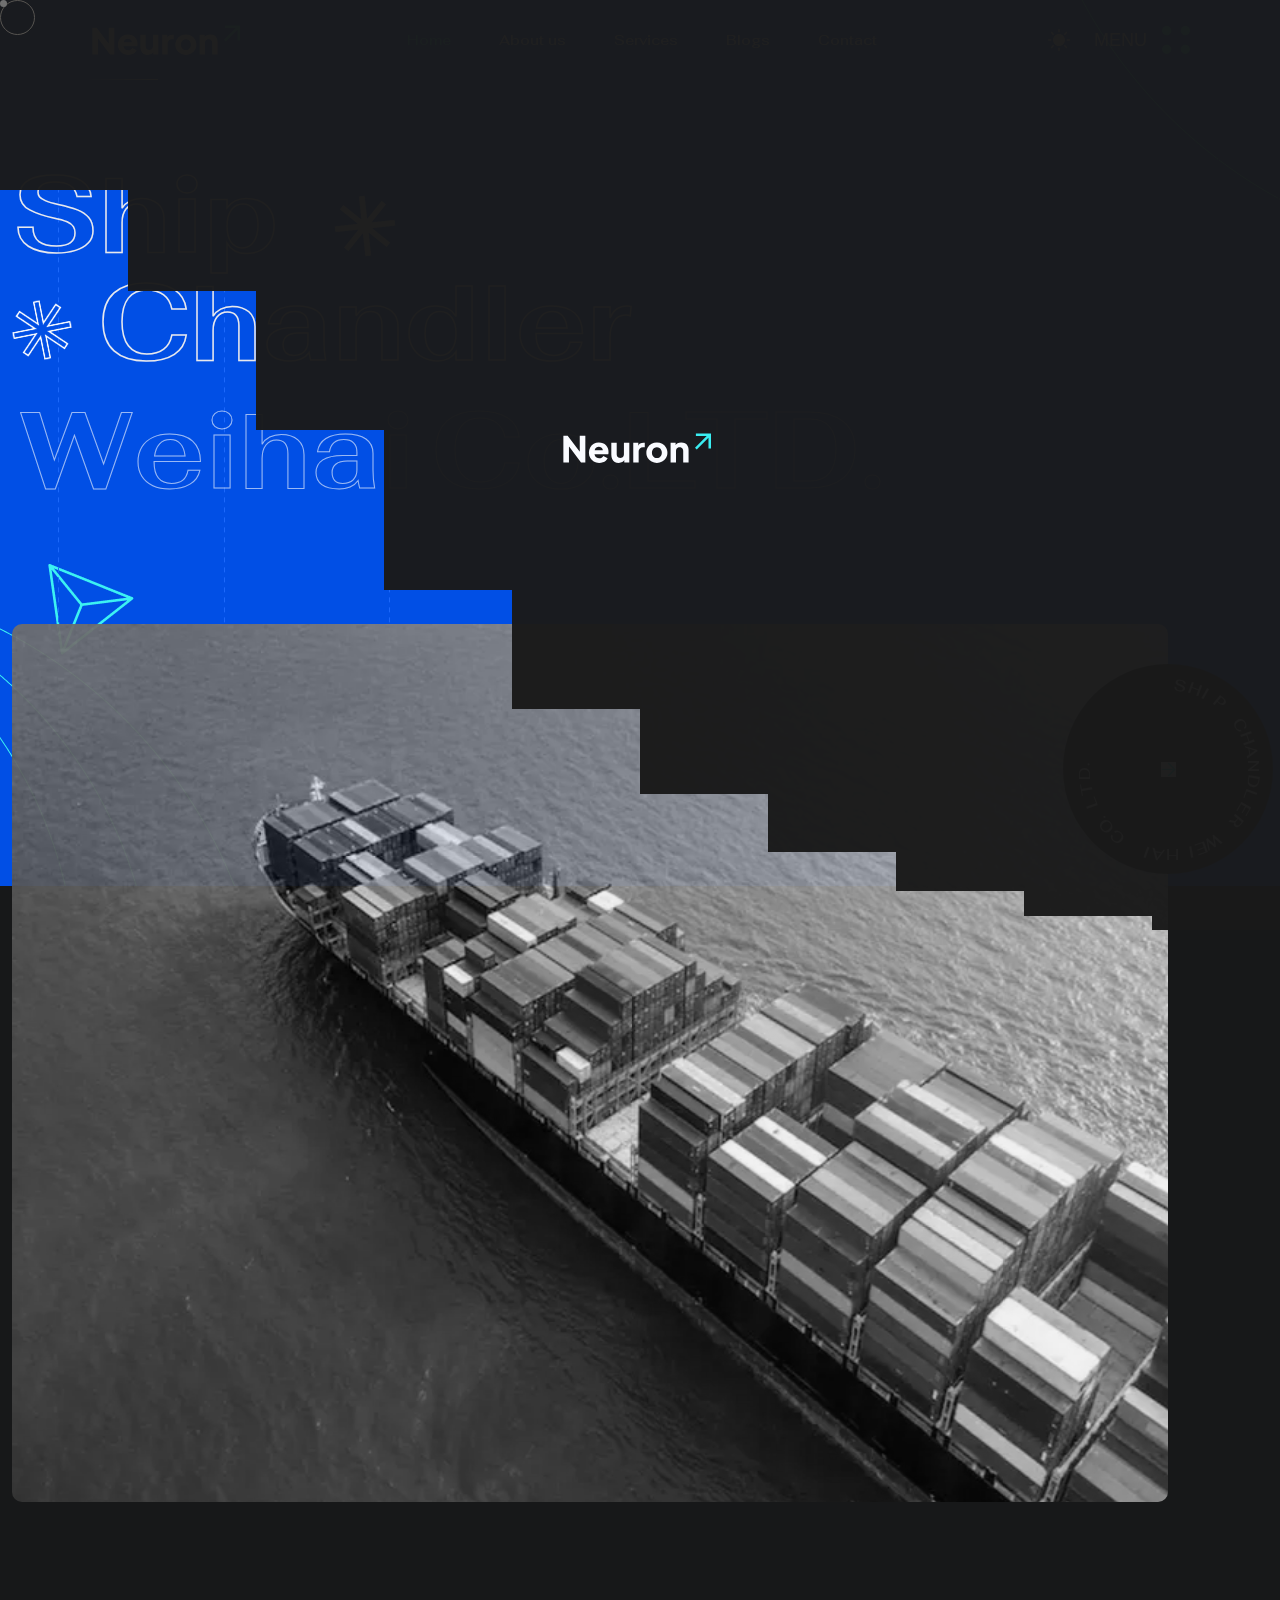
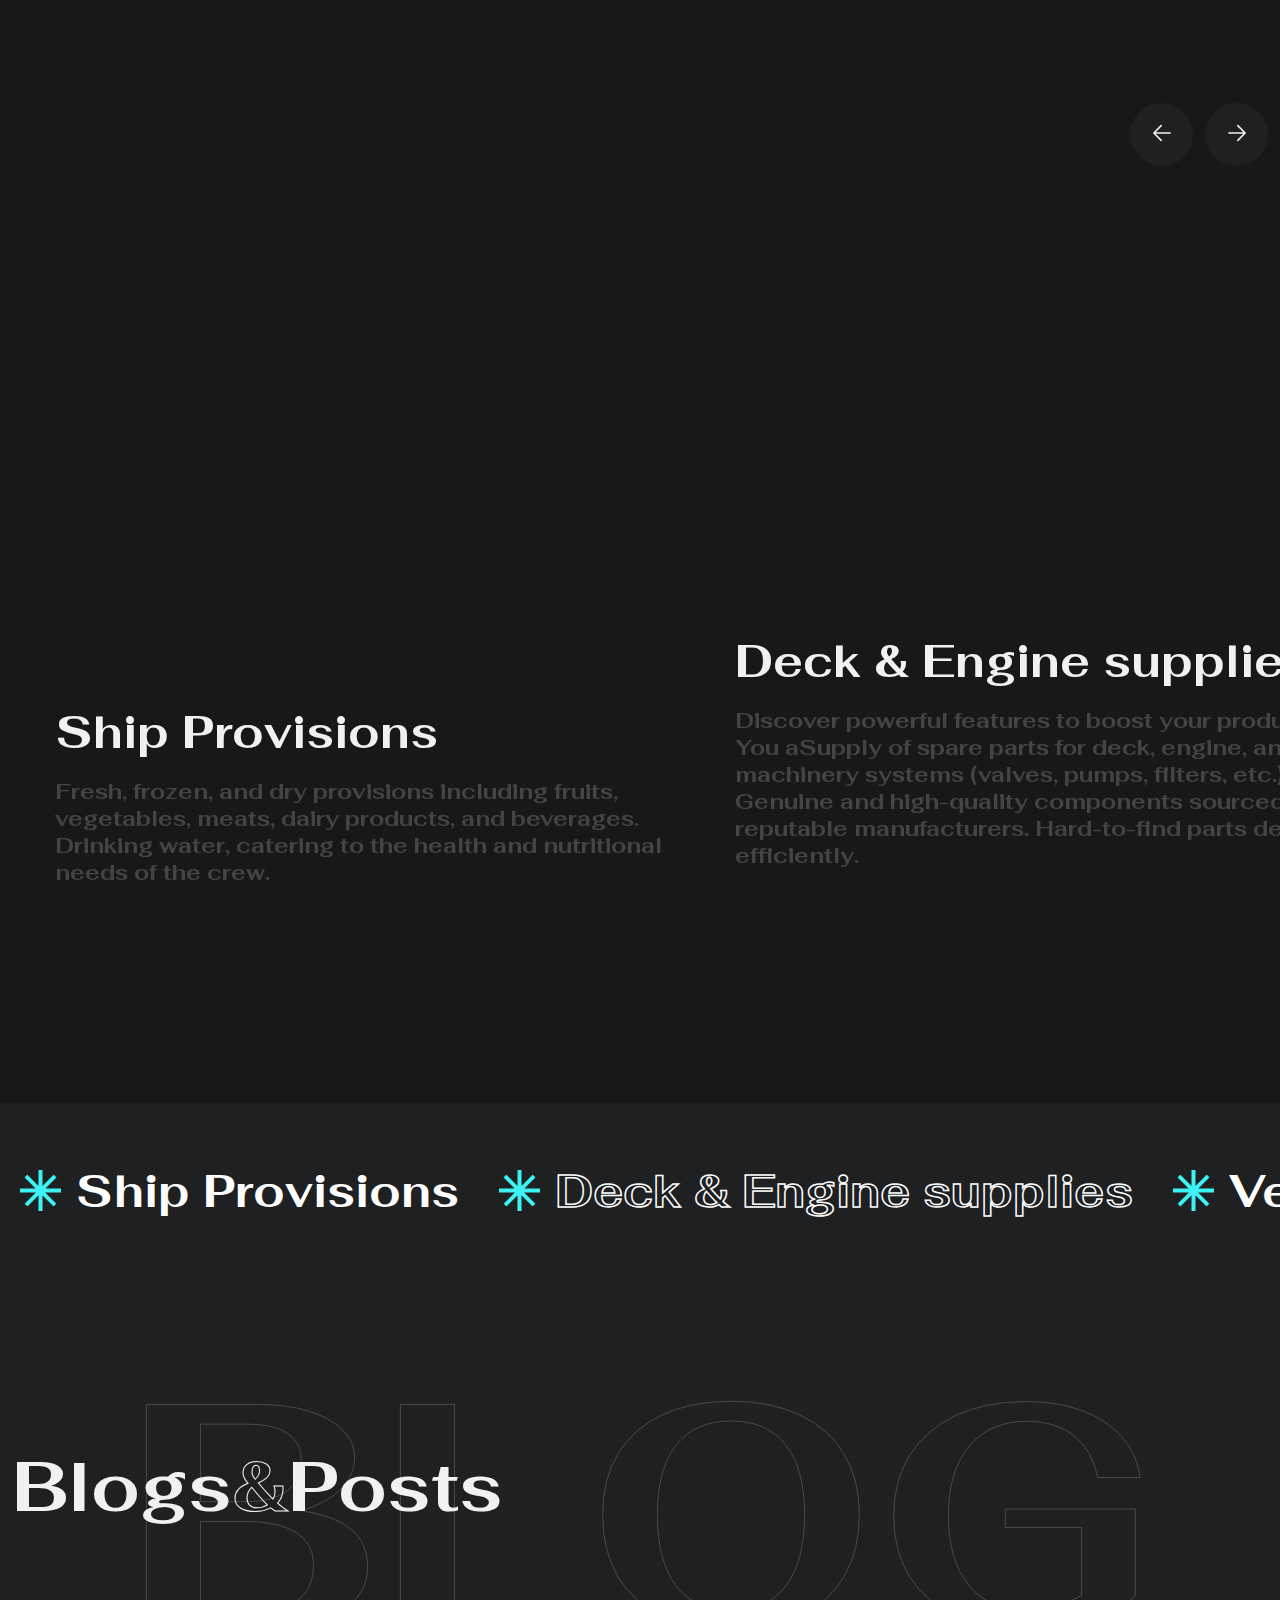
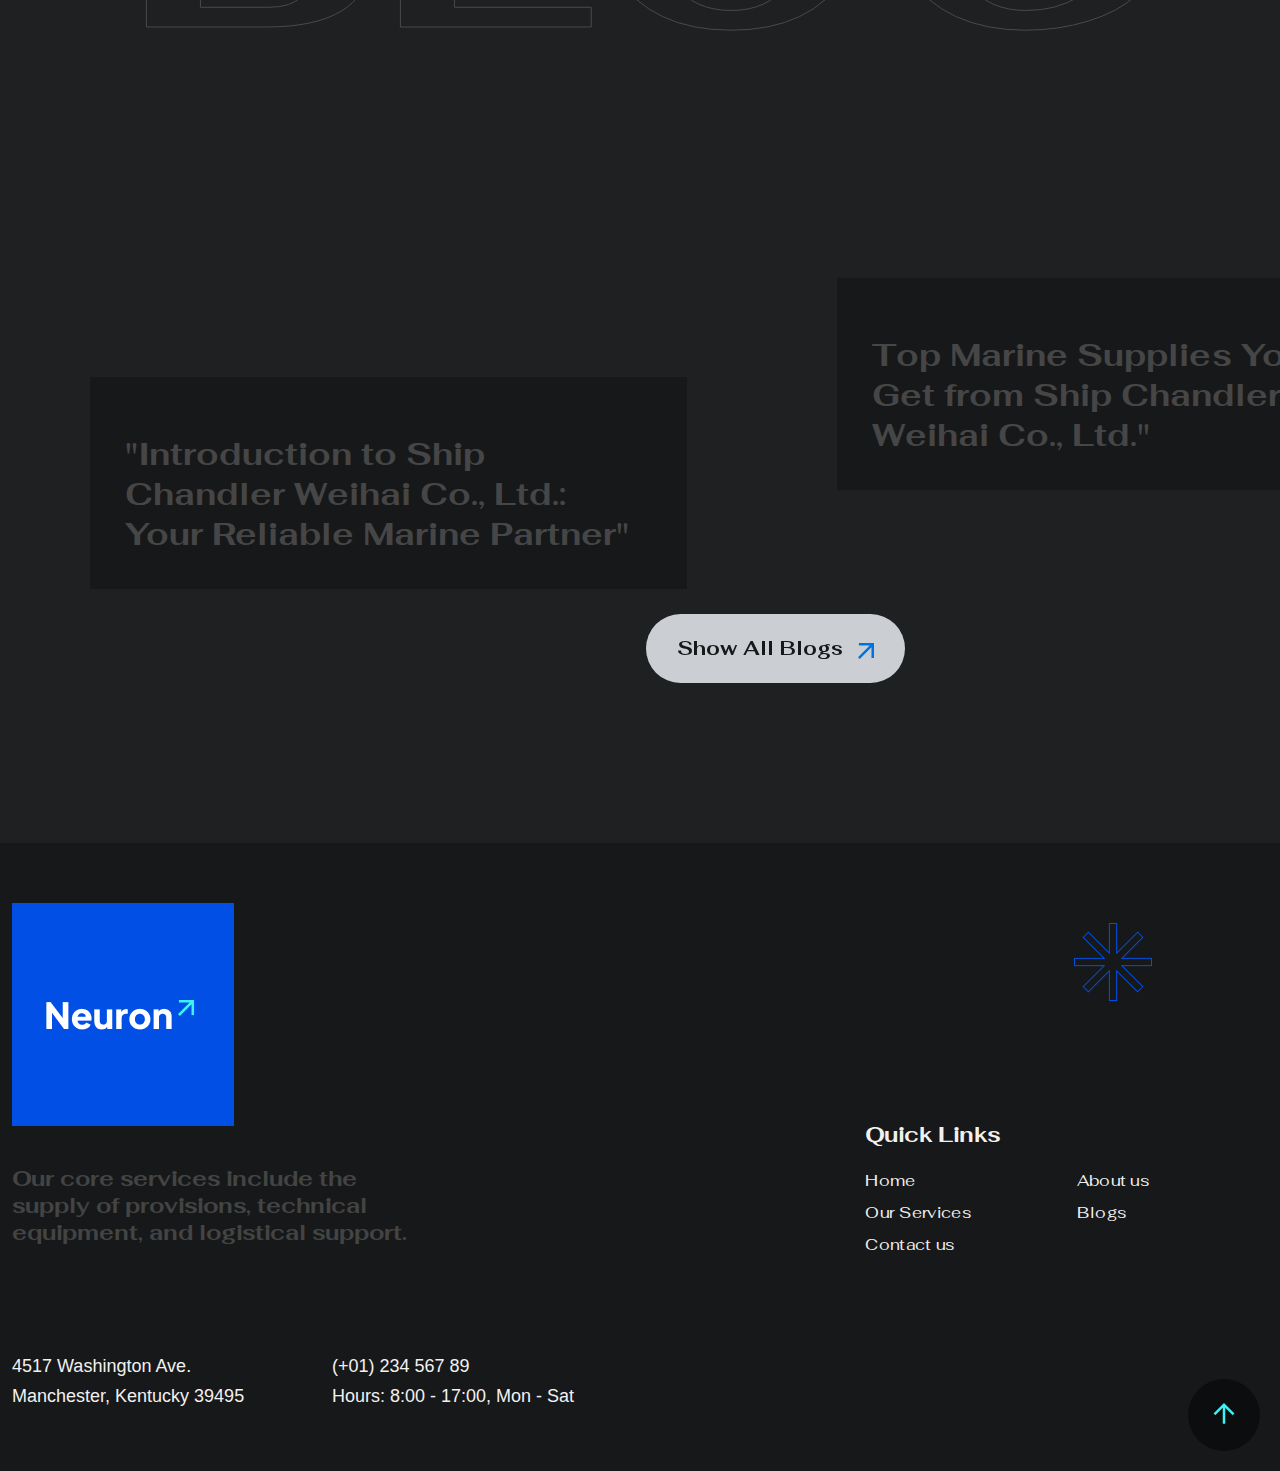
==== commit 2861d258: "Update index.html" ====
--- a/index.html
+++ b/index.html
@@ -194,7 +194,7 @@
                         </div>
                       </div>
                     </div>
-                    <div class="box-button-more text-center"><a class="btn btn-default btn-default-sm" href="blog.html">All Services<img class="ml-15" src="assets/imgs/template/icons/arrow.svg" alt="neuron"></a></div>
+                    <div class="box-button-more text-center"><a class="btn btn-default btn-default-sm" href="blog.html">All <img class="ml-15" src="assets/imgs/template/icons/arrow.svg" alt="neuron"></a></div>
 
                     <!-- <div class="swiper-slide">
                       <div class="cardService">
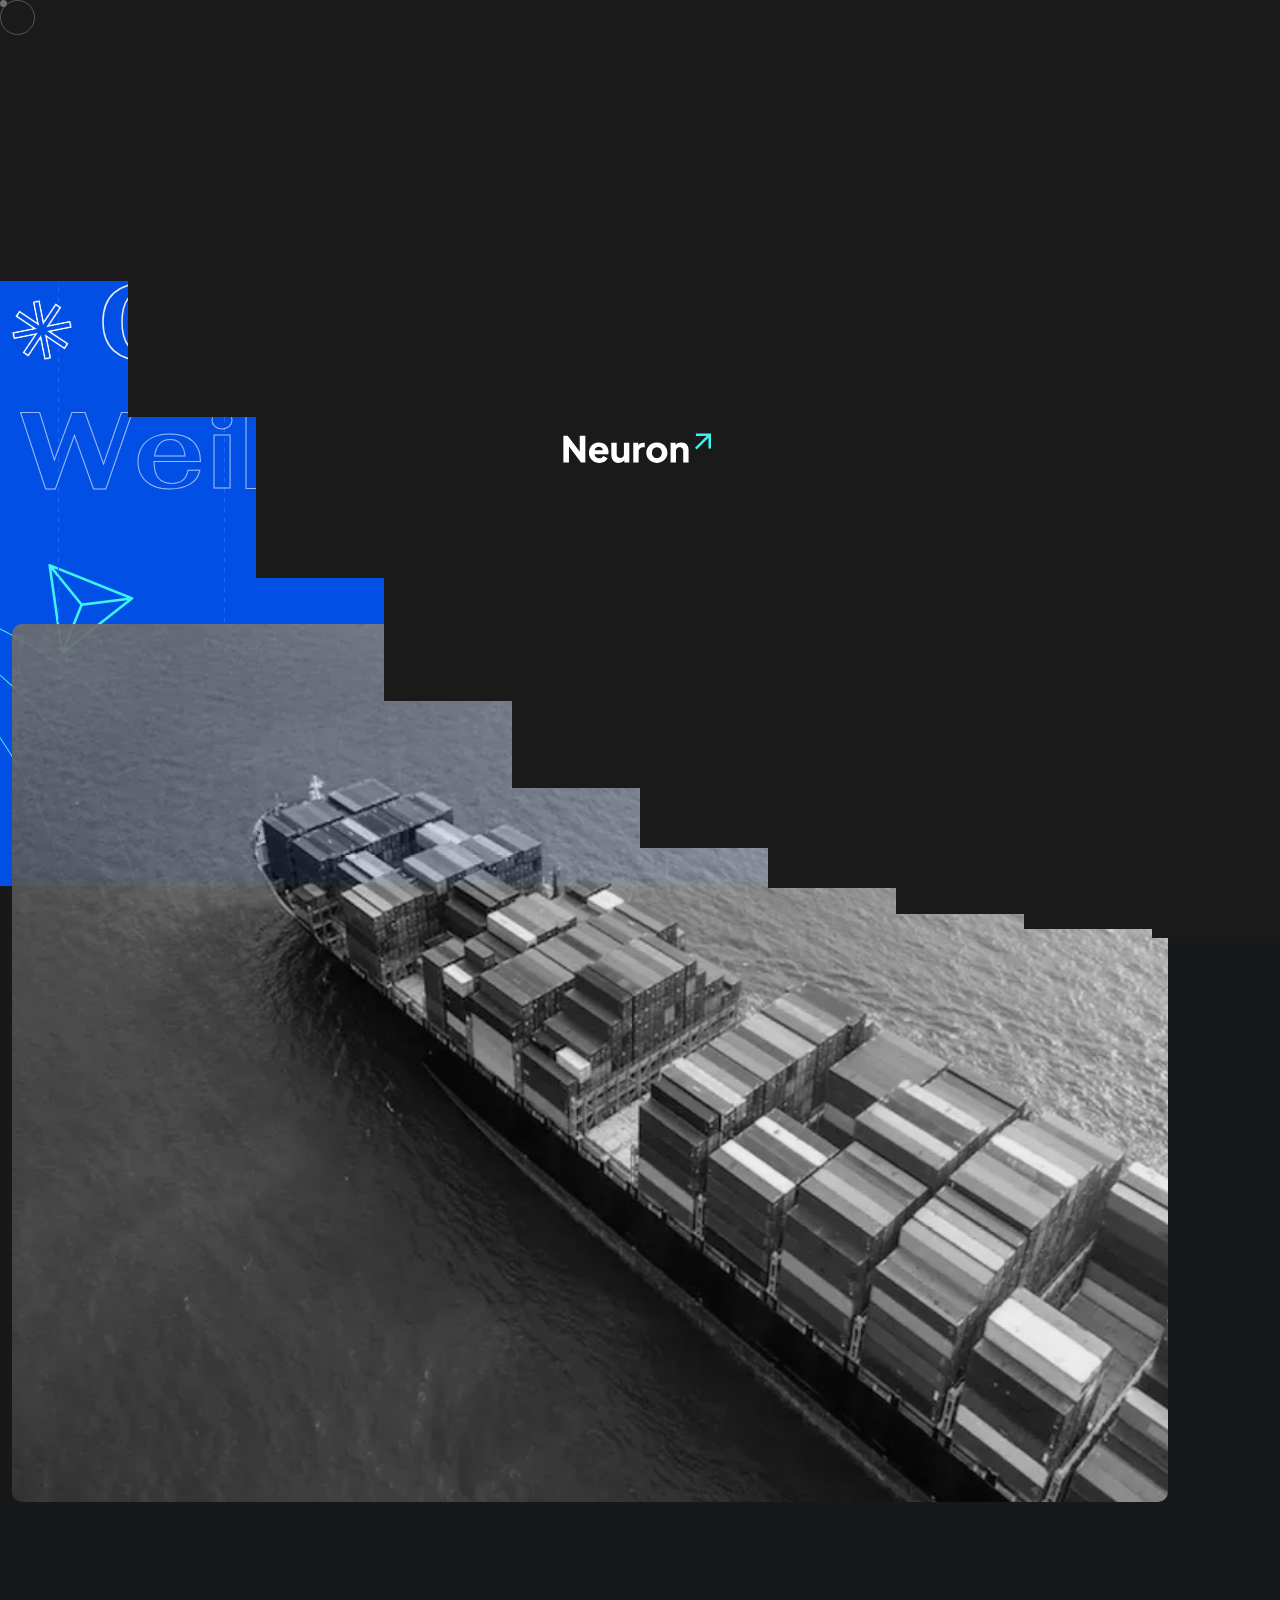
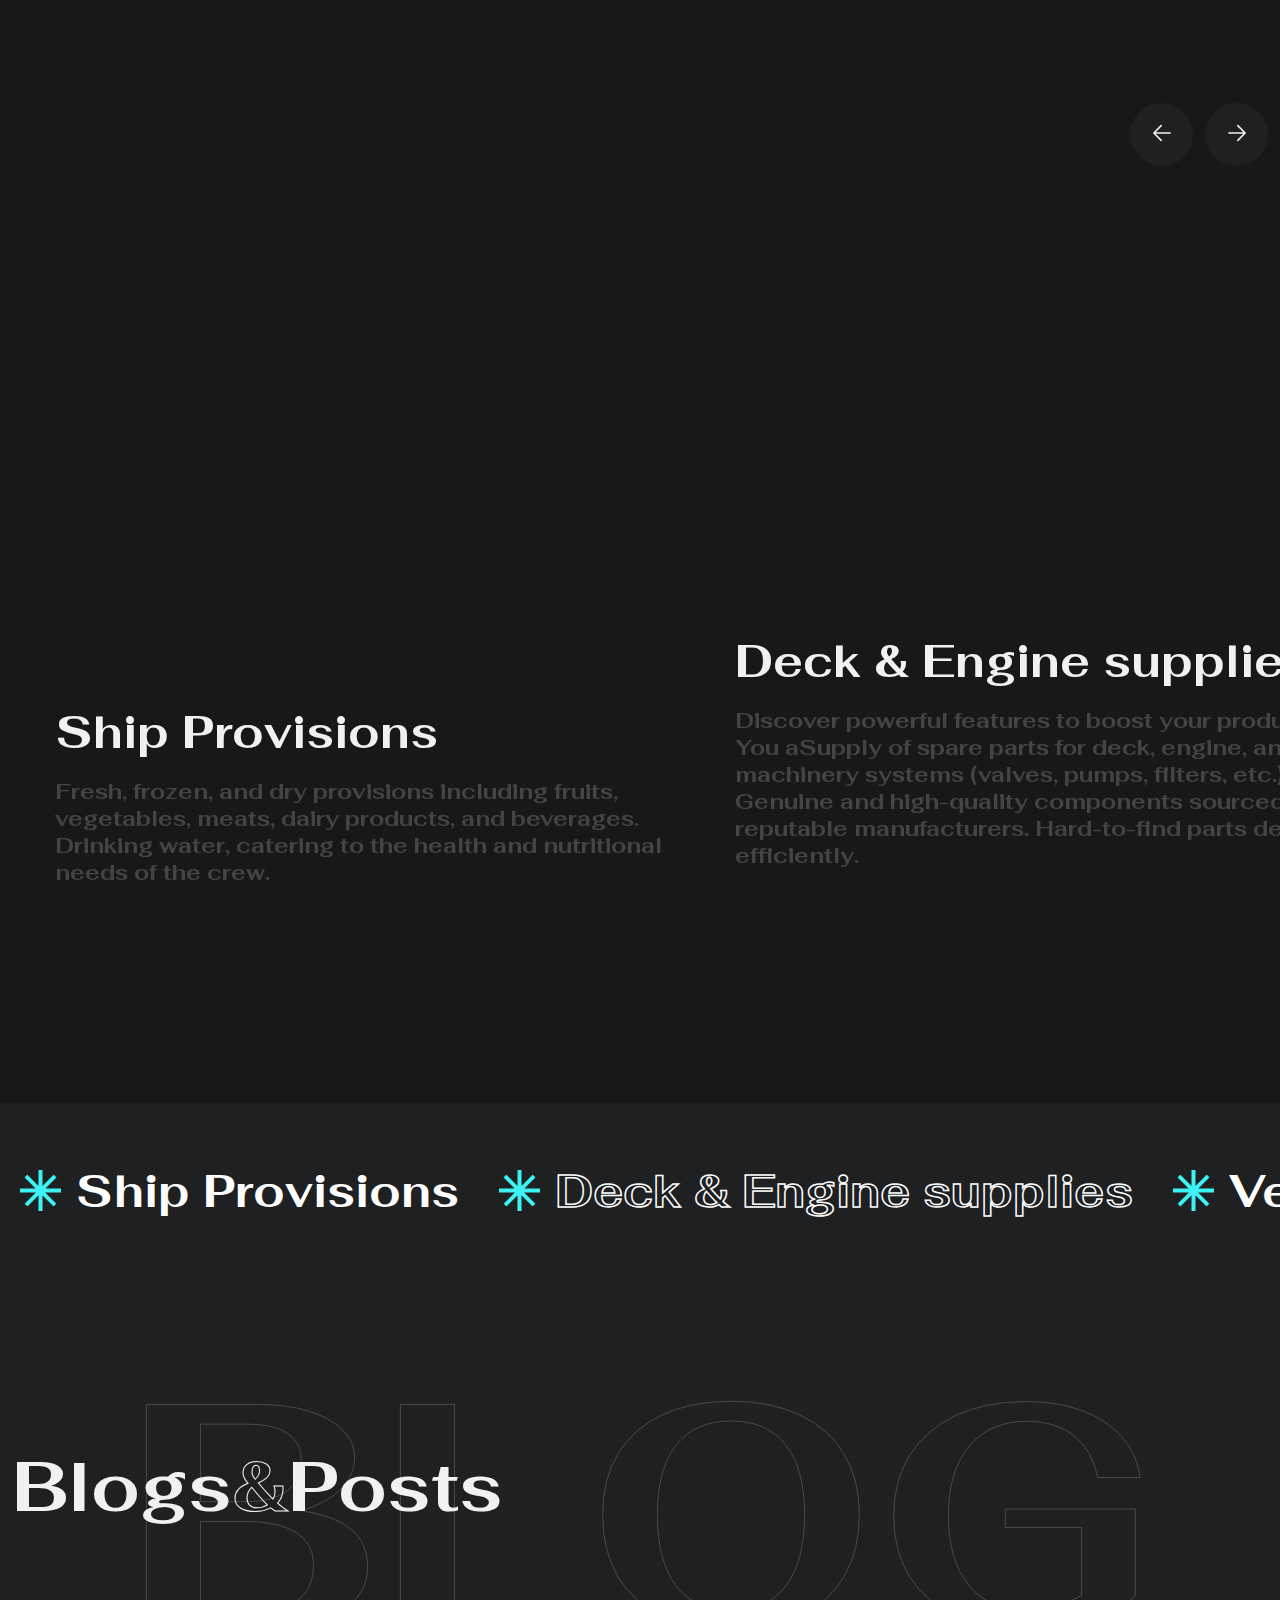
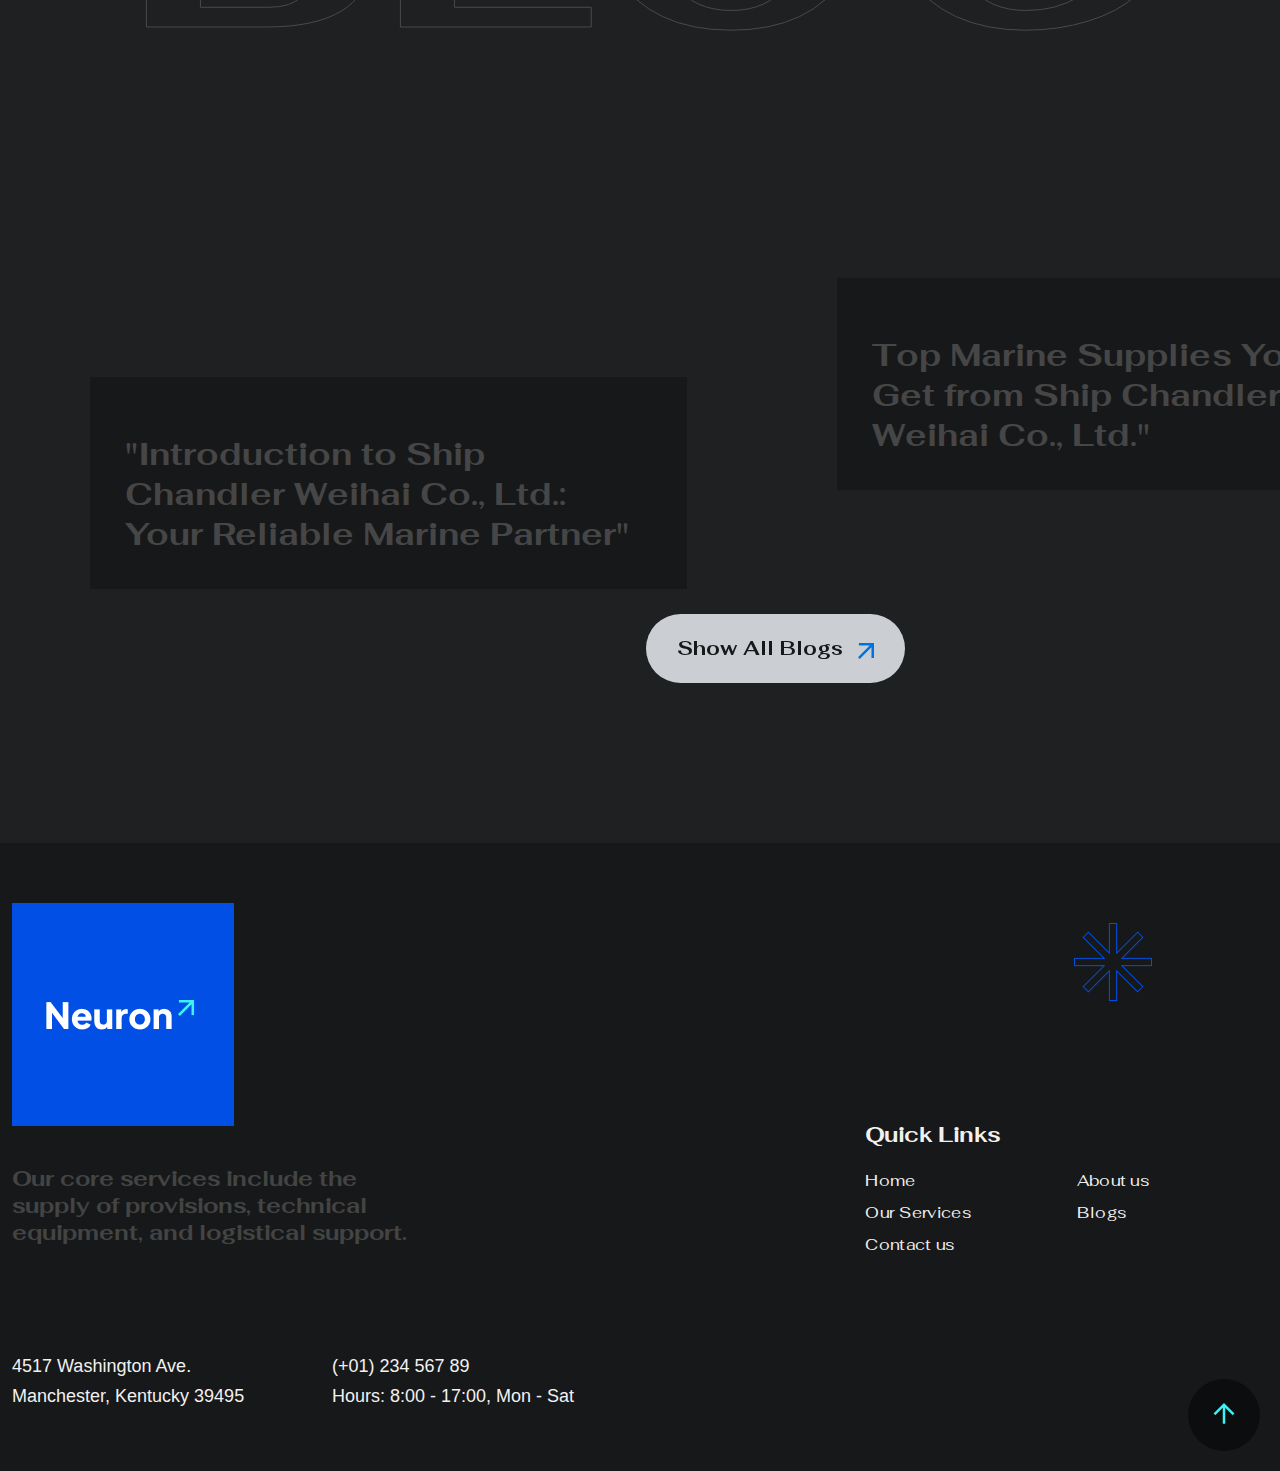
==== commit 0bd58a1e: "Update index.html" ====
--- a/index.html
+++ b/index.html
@@ -194,7 +194,7 @@
                         </div>
                       </div>
                     </div>
-                    <div class="box-button-more text-center"><a class="btn btn-default btn-default-sm" href="blog.html">All <img class="ml-15" src="assets/imgs/template/icons/arrow.svg" alt="neuron"></a></div>
+                    <div class="box-button-more text-center"><a class="btn btn-default btn-default-sm" href="blog.html">All Services<img class="ml-15" src="assets/imgs/template/icons/arrow.svg" alt="neuron"></a></div>
 
                     <!-- <div class="swiper-slide">
                       <div class="cardService">
